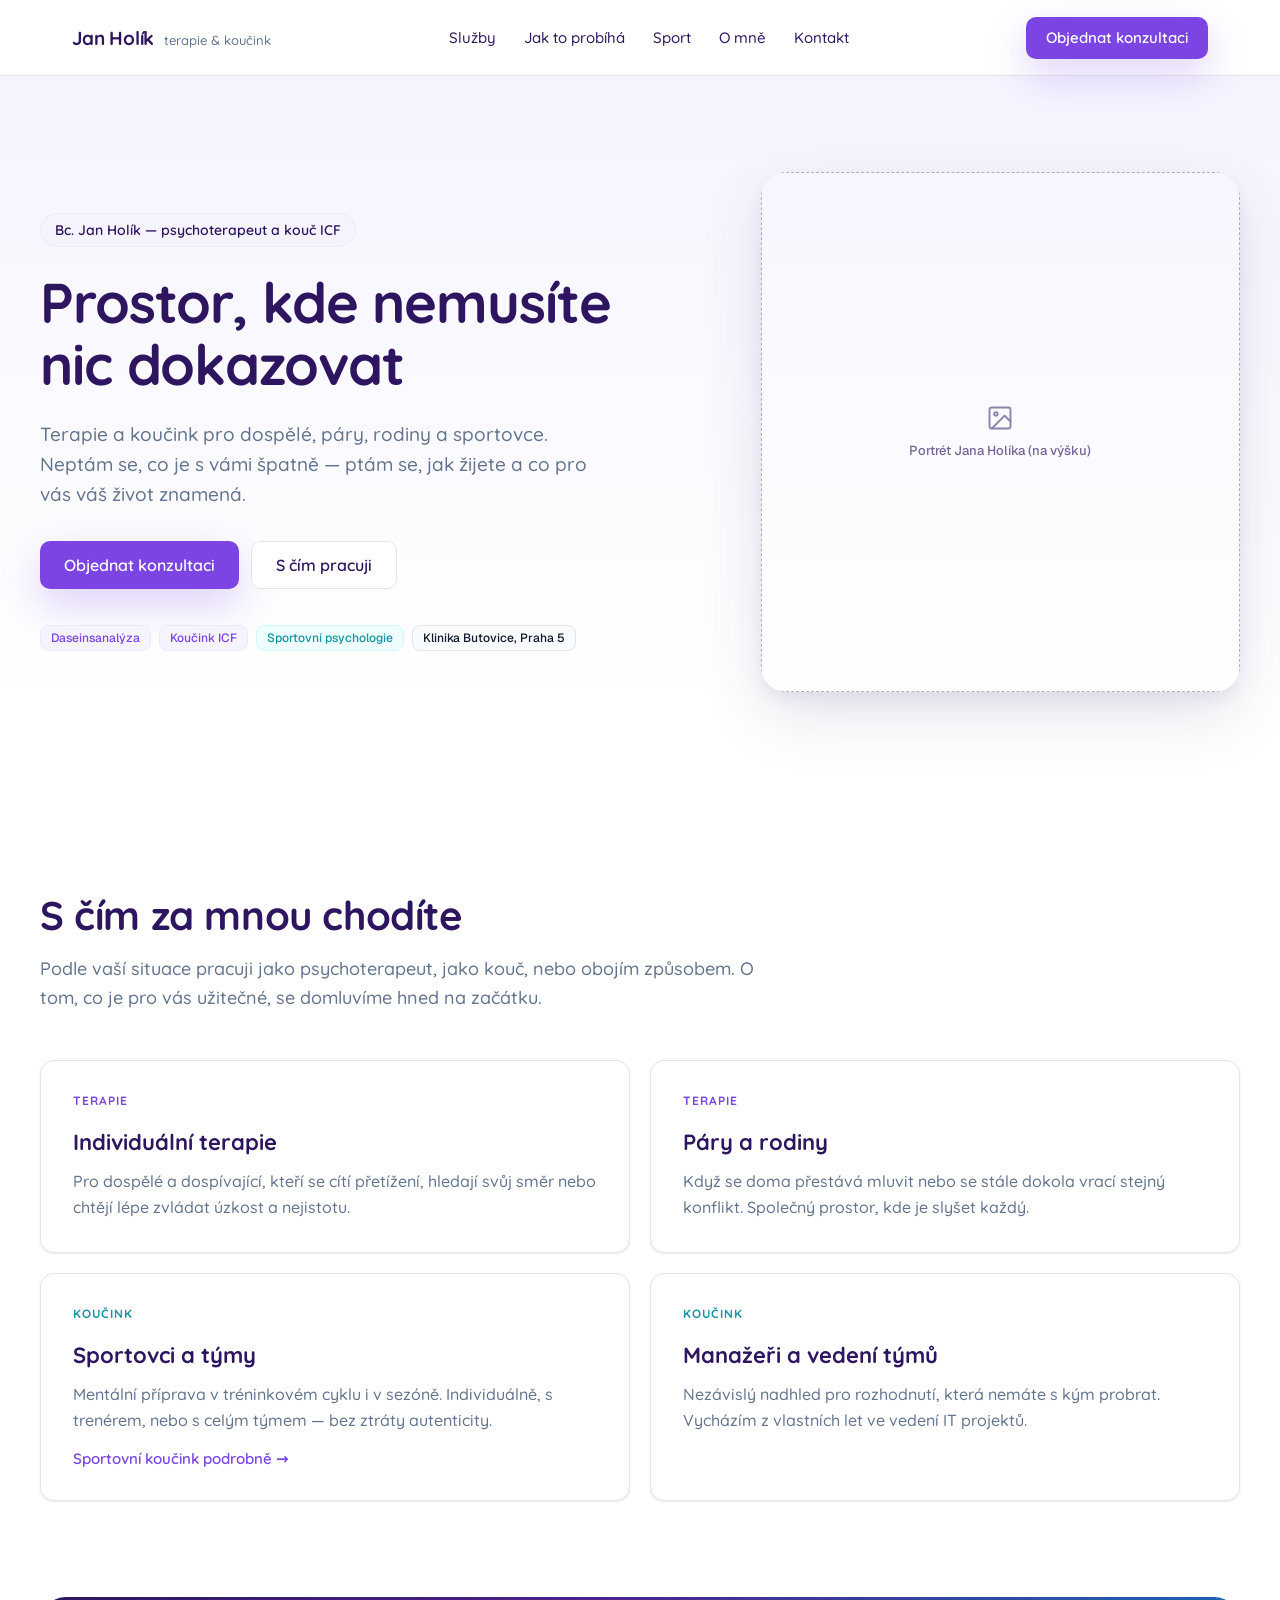
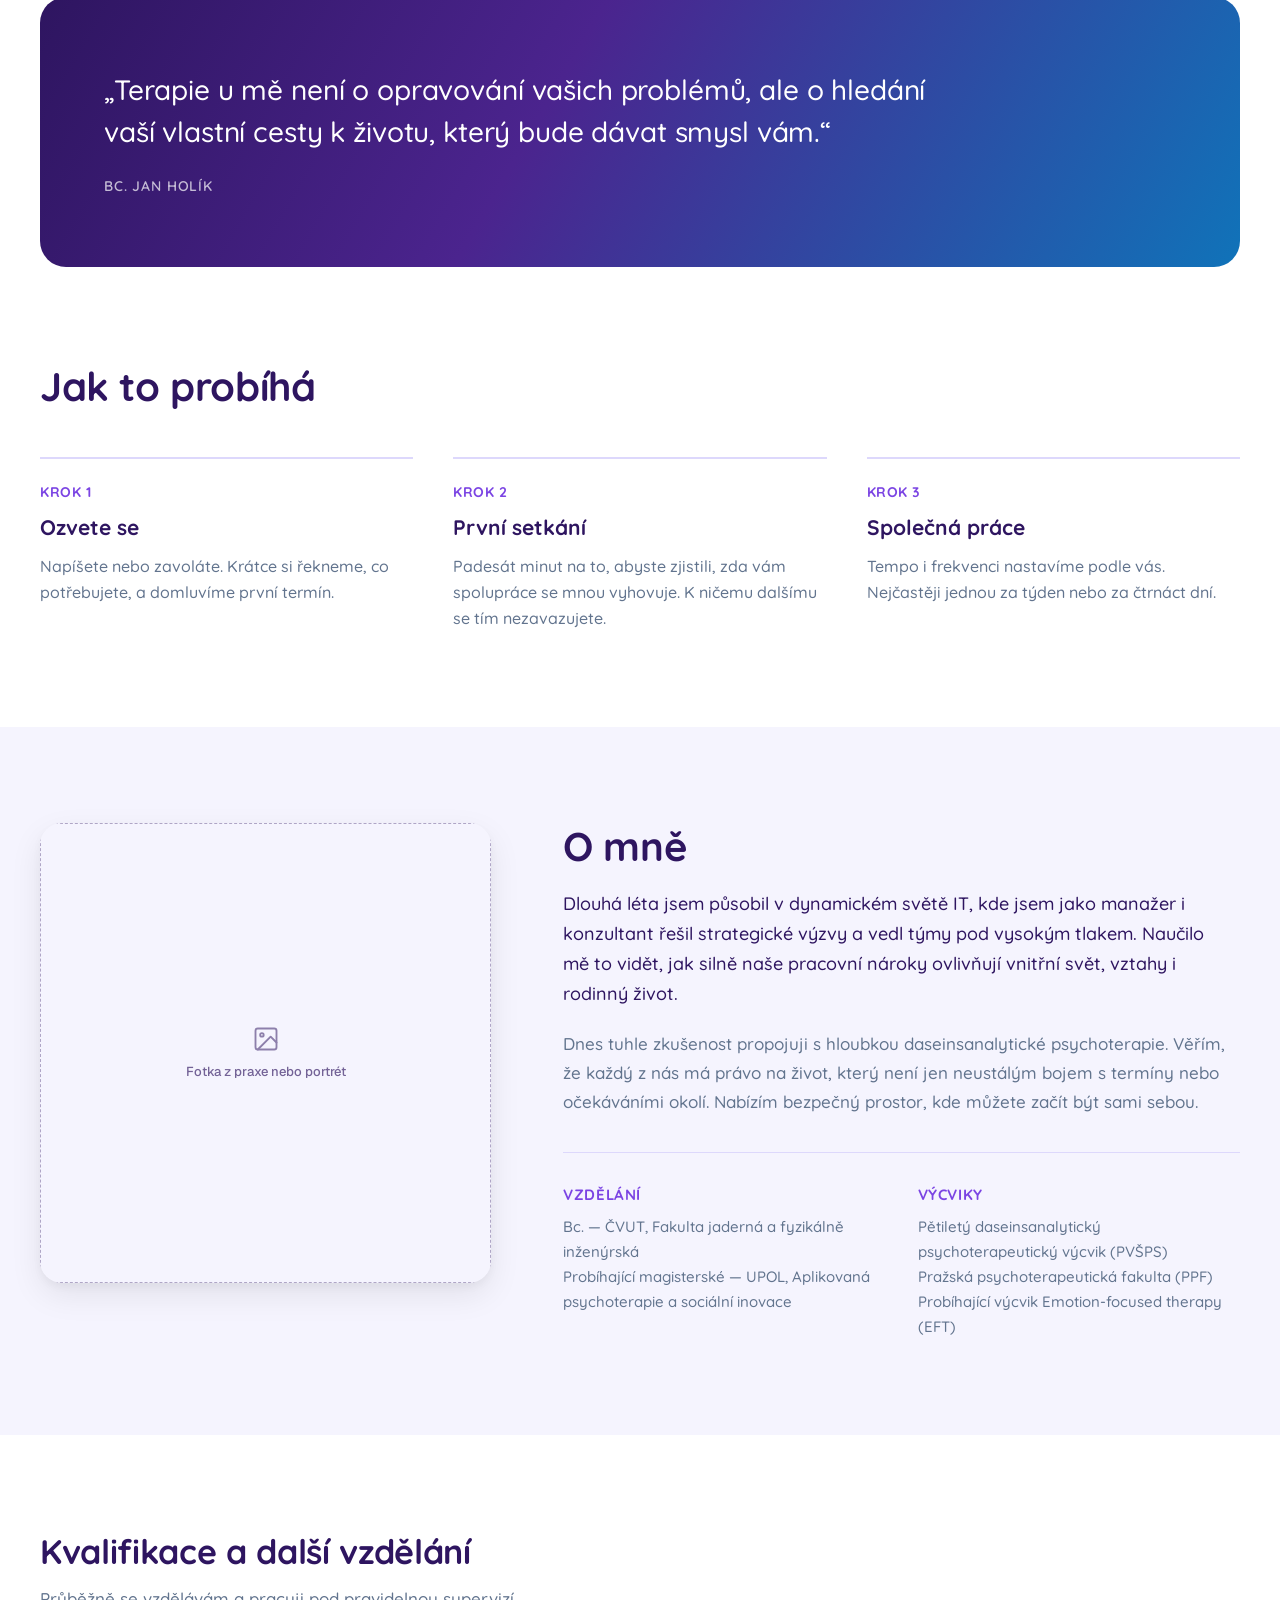
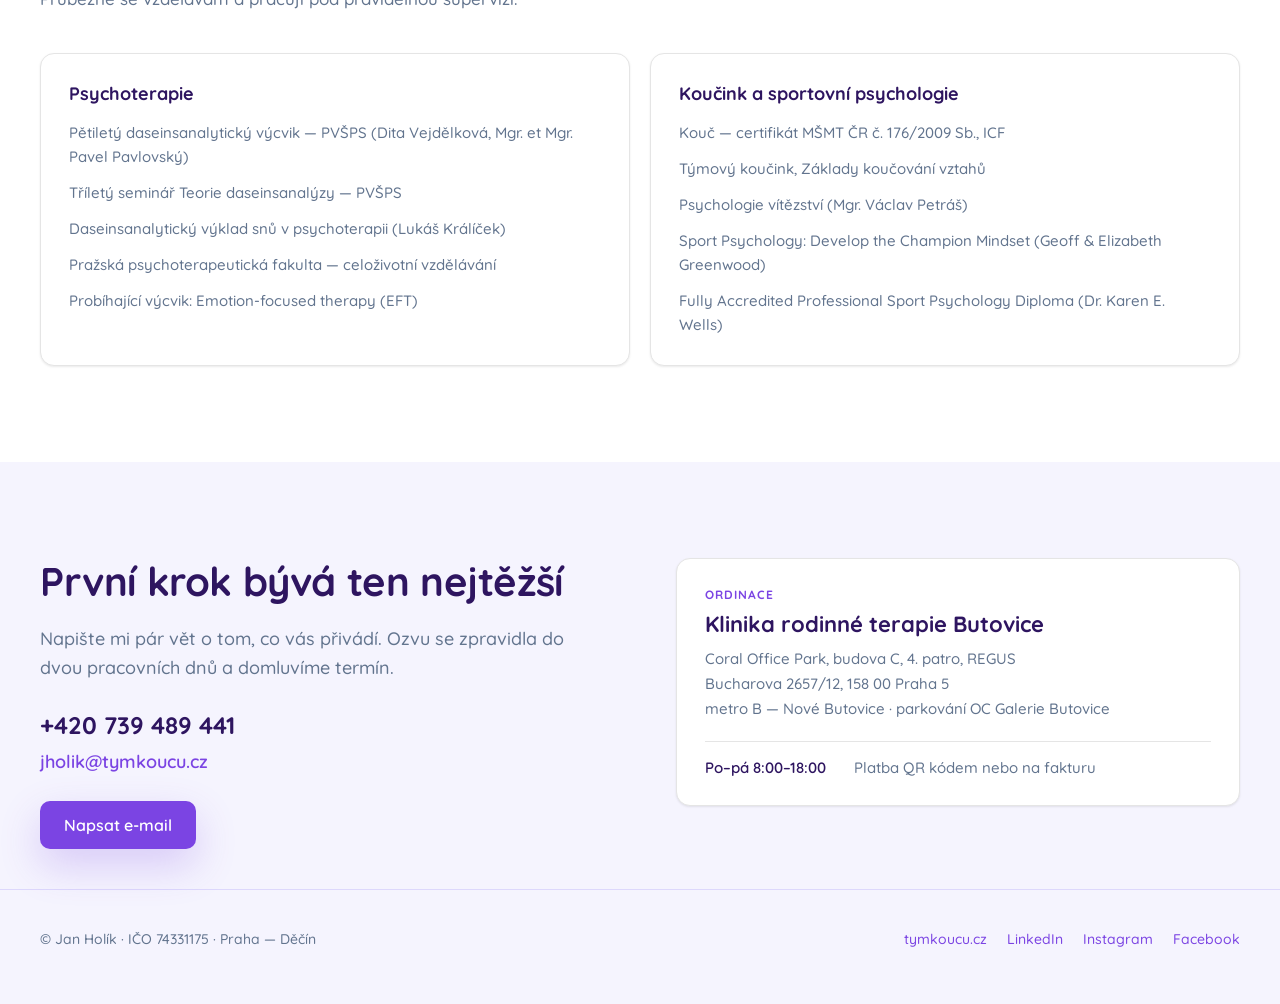
==== index.html @ 5234b60b "Add files via upload" ====
<!DOCTYPE html>
<html lang="cs">
<head>
<meta charset="utf-8">
<meta name="viewport" content="width=device-width, initial-scale=1">
<title>Bc. Jan Holík — psychoterapeut a kouč ICF, Praha</title>
<meta name="description" content="Daseinsanalytická psychoterapie a koučink pro dospělé, páry, rodiny a sportovce. Klinika rodinné terapie Butovice, Praha 5.">
<link rel="stylesheet" href="css/styles.css">
</head>
<body>

<header class="site-header">
  <div class="wrap">
    <a href="#top" class="brand">
      <strong>Jan Holík</strong>
      <span>terapie &amp; koučink</span>
    </a>
    <nav class="main-nav">
      <a href="#sluzby">Služby</a>
      <a href="#jak">Jak to probíhá</a>
      <a href="sportovni-koucink.html">Sport</a>
      <a href="#o-mne">O mně</a>
      <a href="#kontakt">Kontakt</a>
    </nav>
    <a href="#kontakt" class="btn btn--primary btn--sm">Objednat konzultaci</a>
  </div>
</header>

<section id="top" class="hero" style="padding: 96px 32px 104px; background: linear-gradient(180deg, var(--purple-50) 0%, #fff 88%)">
  <div class="wrap split" style="display: grid; grid-template-columns: 1.15fr 0.85fr; gap: 72px; align-items: center">
    <div style="display: flex; flex-direction: column; align-items: flex-start; gap: 24px">
      <span class="eyebrow">Bc. Jan Holík — psychoterapeut a kouč ICF</span>
      <h1 class="r-h1" style="margin: 0; font-size: 56px; line-height: 62px; font-weight: 700; letter-spacing: -0.02em; text-wrap: balance">Prostor, kde nemusíte nic dokazovat</h1>
      <p style="margin: 0; max-width: 560px; font-size: 19px; line-height: 30px; font-weight: 500; color: var(--slate-500); text-wrap: pretty">Terapie a koučink pro dospělé, páry, rodiny a sportovce. Neptám se, co je s vámi špatně — ptám se, jak žijete a co pro vás váš život znamená.</p>
      <div style="display: flex; flex-wrap: wrap; gap: 12px; margin-top: 8px">
        <a href="#kontakt" class="btn btn--primary">Objednat konzultaci</a>
        <a href="#sluzby" class="btn btn--secondary">S čím pracuji</a>
      </div>
      <div style="display: flex; flex-wrap: wrap; gap: 8px; margin-top: 12px">
        <span class="tag tag--purple">Daseinsanalýza</span>
        <span class="tag tag--purple">Koučink ICF</span>
        <span class="tag tag--cyan">Sportovní psychologie</span>
        <span class="tag tag--neutral">Klinika Butovice, Praha 5</span>
      </div>
    </div>
    <div class="frame" style="position: relative; height: 520px; border-radius: 26px; overflow: hidden; box-shadow: var(--shadow-xl)">
      <div class="photo-frame">
        <div class="photo-frame__inner">
          <svg width="28" height="28" viewBox="0 0 24 24" fill="none" stroke="currentColor" stroke-width="1.6" stroke-linecap="round" stroke-linejoin="round"><rect x="3" y="3" width="18" height="18" rx="2"/><circle cx="8.5" cy="8.5" r="1.5"/><path d="m21 15-5-5L5 21"/></svg>
          <span>Portrét Jana Holíka (na výšku)</span>
        </div>
      </div>
    </div>
  </div>
</section>

<section id="sluzby" style="padding: 96px 32px; background: #fff">
  <div class="wrap" style="display: flex; flex-direction: column; gap: 48px">
    <div style="display: flex; flex-direction: column; gap: 16px; max-width: 720px">
      <h2 class="r-h2" style="margin: 0; font-size: 40px; line-height: 46px; font-weight: 700; letter-spacing: -0.01em">S čím za mnou chodíte</h2>
      <p style="margin: 0; font-size: 18px; line-height: 29px; font-weight: 500; color: var(--slate-500); text-wrap: pretty">Podle vaší situace pracuji jako psychoterapeut, jako kouč, nebo obojím způsobem. O tom, co je pro vás užitečné, se domluvíme hned na začátku.</p>
    </div>
    <div class="grid-2" style="display: grid; grid-template-columns: repeat(2, 1fr); gap: 20px">
      <div class="card" style="padding: 32px">
        <div style="display: flex; flex-direction: column; gap: 12px; height: 100%">
          <span class="eyebrow-label" style="color: var(--purple-600)">Terapie</span>
          <h3 style="margin: 8px 0 0; font-size: 22px; line-height: 28px; font-weight: 700">Individuální terapie</h3>
          <p style="margin: 0; font-size: 16px; line-height: 26px; font-weight: 500; color: var(--slate-500); text-wrap: pretty">Pro dospělé a dospívající, kteří se cítí přetížení, hledají svůj směr nebo chtějí lépe zvládat úzkost a nejistotu.</p>
        </div>
      </div>
      <div class="card" style="padding: 32px">
        <div style="display: flex; flex-direction: column; gap: 12px; height: 100%">
          <span class="eyebrow-label" style="color: var(--purple-600)">Terapie</span>
          <h3 style="margin: 8px 0 0; font-size: 22px; line-height: 28px; font-weight: 700">Páry a rodiny</h3>
          <p style="margin: 0; font-size: 16px; line-height: 26px; font-weight: 500; color: var(--slate-500); text-wrap: pretty">Když se doma přestává mluvit nebo se stále dokola vrací stejný konflikt. Společný prostor, kde je slyšet každý.</p>
        </div>
      </div>
      <div class="card" style="padding: 32px">
        <div style="display: flex; flex-direction: column; gap: 12px; height: 100%">
          <span class="eyebrow-label" style="color: var(--cyan-600)">Koučink</span>
          <h3 style="margin: 8px 0 0; font-size: 22px; line-height: 28px; font-weight: 700">Sportovci a týmy</h3>
          <p style="margin: 0; font-size: 16px; line-height: 26px; font-weight: 500; color: var(--slate-500); text-wrap: pretty">Mentální příprava v tréninkovém cyklu i v sezóně. Individuálně, s trenérem, nebo s celým týmem — bez ztráty autenticity.</p>
          <a href="sportovni-koucink.html" class="link-more" style="margin-top: 4px">Sportovní koučink podrobně →</a>
        </div>
      </div>
      <div class="card" style="padding: 32px">
        <div style="display: flex; flex-direction: column; gap: 12px; height: 100%">
          <span class="eyebrow-label" style="color: var(--cyan-600)">Koučink</span>
          <h3 style="margin: 8px 0 0; font-size: 22px; line-height: 28px; font-weight: 700">Manažeři a vedení týmů</h3>
          <p style="margin: 0; font-size: 16px; line-height: 26px; font-weight: 500; color: var(--slate-500); text-wrap: pretty">Nezávislý nadhled pro rozhodnutí, která nemáte s kým probrat. Vycházím z vlastních let ve vedení IT projektů.</p>
        </div>
      </div>
    </div>
  </div>
</section>

<section style="padding: 0 32px 96px">
  <div class="quote-band wrap" style="padding: 72px 64px">
    <div class="quote-band__texture"></div>
    <blockquote class="r-quote" style="position: relative; margin: 0; max-width: 860px; font-size: 28px; line-height: 42px; font-weight: 500; color: #fff; letter-spacing: -0.005em; text-wrap: pretty">„Terapie u mě není o opravování vašich problémů, ale o hledání vaší vlastní cesty k životu, který bude dávat smysl vám.“</blockquote>
    <p style="position: relative; margin: 24px 0 0; font-size: 14px; font-weight: 600; letter-spacing: 0.06em; text-transform: uppercase; color: rgba(255,255,255,0.7)">Bc. Jan Holík</p>
  </div>
</section>

<section id="jak" style="padding: 0 32px 96px">
  <div class="wrap" style="display: flex; flex-direction: column; gap: 48px">
    <h2 class="r-h2" style="margin: 0; font-size: 40px; line-height: 46px; font-weight: 700; letter-spacing: -0.01em">Jak to probíhá</h2>
    <div class="grid-3" style="display: grid; grid-template-columns: repeat(3, 1fr); gap: 40px">
      <div class="step">
        <span class="step-label">Krok 1</span>
        <h3 style="margin: 0; font-size: 21px; line-height: 28px; font-weight: 700">Ozvete se</h3>
        <p style="margin: 0; font-size: 16px; line-height: 26px; font-weight: 500; color: var(--slate-500); text-wrap: pretty">Napíšete nebo zavoláte. Krátce si řekneme, co potřebujete, a domluvíme první termín.</p>
      </div>
      <div class="step">
        <span class="step-label">Krok 2</span>
        <h3 style="margin: 0; font-size: 21px; line-height: 28px; font-weight: 700">První setkání</h3>
        <p style="margin: 0; font-size: 16px; line-height: 26px; font-weight: 500; color: var(--slate-500); text-wrap: pretty">Padesát minut na to, abyste zjistili, zda vám spolupráce se mnou vyhovuje. K ničemu dalšímu se tím nezavazujete.</p>
      </div>
      <div class="step">
        <span class="step-label">Krok 3</span>
        <h3 style="margin: 0; font-size: 21px; line-height: 28px; font-weight: 700">Společná práce</h3>
        <p style="margin: 0; font-size: 16px; line-height: 26px; font-weight: 500; color: var(--slate-500); text-wrap: pretty">Tempo i frekvenci nastavíme podle vás. Nejčastěji jednou za týden nebo za čtrnáct dní.</p>
      </div>
    </div>
  </div>
</section>

<section id="o-mne" style="padding: 96px 32px; background: var(--purple-50)">
  <div class="wrap split" style="display: grid; grid-template-columns: 0.8fr 1.2fr; gap: 72px; align-items: start">
    <div class="frame" style="position: relative; height: 460px; border-radius: 22px; overflow: hidden; box-shadow: var(--shadow-lg)">
      <div class="photo-frame">
        <div class="photo-frame__inner">
          <svg width="28" height="28" viewBox="0 0 24 24" fill="none" stroke="currentColor" stroke-width="1.6" stroke-linecap="round" stroke-linejoin="round"><rect x="3" y="3" width="18" height="18" rx="2"/><circle cx="8.5" cy="8.5" r="1.5"/><path d="m21 15-5-5L5 21"/></svg>
          <span>Fotka z praxe nebo portrét</span>
        </div>
      </div>
    </div>
    <div style="display: flex; flex-direction: column; gap: 20px">
      <h2 class="r-h2" style="margin: 0; font-size: 40px; line-height: 46px; font-weight: 700; letter-spacing: -0.01em">O mně</h2>
      <p style="margin: 0; font-size: 18px; line-height: 30px; font-weight: 500; color: var(--purple-950); text-wrap: pretty">Dlouhá léta jsem působil v dynamickém světě IT, kde jsem jako manažer i konzultant řešil strategické výzvy a vedl týmy pod vysokým tlakem. Naučilo mě to vidět, jak silně naše pracovní nároky ovlivňují vnitřní svět, vztahy i rodinný život.</p>
      <p style="margin: 0; font-size: 17px; line-height: 29px; font-weight: 500; color: var(--slate-500); text-wrap: pretty">Dnes tuhle zkušenost propojuji s hloubkou daseinsanalytické psychoterapie. Věřím, že každý z nás má právo na život, který není jen neustálým bojem s termíny nebo očekáváními okolí. Nabízím bezpečný prostor, kde můžete začít být sami sebou.</p>
      <div class="grid-2" style="display: grid; grid-template-columns: 1fr 1fr; gap: 32px; margin-top: 16px; padding-top: 32px; border-top: 1px solid var(--purple-200)">
        <div style="display: flex; flex-direction: column; gap: 10px">
          <h3 style="margin: 0; font-size: 15px; font-weight: 700; letter-spacing: 0.04em; text-transform: uppercase; color: var(--purple-600)">Vzdělání</h3>
          <p style="margin: 0; font-size: 15px; line-height: 25px; font-weight: 500; color: var(--slate-500)">Bc. — ČVUT, Fakulta jaderná a fyzikálně inženýrská<br>Probíhající magisterské — UPOL, Aplikovaná psychoterapie a sociální inovace</p>
        </div>
        <div style="display: flex; flex-direction: column; gap: 10px">
          <h3 style="margin: 0; font-size: 15px; font-weight: 700; letter-spacing: 0.04em; text-transform: uppercase; color: var(--purple-600)">Výcviky</h3>
          <p style="margin: 0; font-size: 15px; line-height: 25px; font-weight: 500; color: var(--slate-500)">Pětiletý daseinsanalytický psychoterapeutický výcvik (PVŠPS)<br>Pražská psychoterapeutická fakulta (PPF)<br>Probíhající výcvik Emotion-focused therapy (EFT)</p>
        </div>
      </div>
    </div>
  </div>
</section>

<section style="padding: 96px 32px; background: #fff">
  <div class="wrap" style="display: flex; flex-direction: column; gap: 40px">
    <div style="display: flex; flex-direction: column; gap: 12px; max-width: 720px">
      <h2 class="r-h2" style="margin: 0; font-size: 34px; line-height: 42px; font-weight: 700; letter-spacing: -0.01em">Kvalifikace a další vzdělání</h2>
      <p style="margin: 0; font-size: 17px; line-height: 28px; font-weight: 500; color: var(--slate-500)">Průběžně se vzdělávám a pracuji pod pravidelnou supervizí.</p>
    </div>
    <div class="grid-2" style="display: grid; grid-template-columns: 1fr 1fr; gap: 20px">
      <div class="card" style="padding: 28px">
        <h3 style="margin: 0 0 16px; font-size: 18px; font-weight: 700">Psychoterapie</h3>
        <ul style="margin: 0; padding: 0; list-style: none; display: flex; flex-direction: column; gap: 12px; font-size: 15px; line-height: 24px; font-weight: 500; color: var(--slate-500)">
          <li>Pětiletý daseinsanalytický výcvik — PVŠPS (Dita Vejdělková, Mgr. et Mgr. Pavel Pavlovský)</li>
          <li>Tříletý seminář Teorie daseinsanalýzy — PVŠPS</li>
          <li>Daseinsanalytický výklad snů v psychoterapii (Lukáš Králíček)</li>
          <li>Pražská psychoterapeutická fakulta — celoživotní vzdělávání</li>
          <li>Probíhající výcvik: Emotion-focused therapy (EFT)</li>
        </ul>
      </div>
      <div class="card" style="padding: 28px">
        <h3 style="margin: 0 0 16px; font-size: 18px; font-weight: 700">Koučink a sportovní psychologie</h3>
        <ul style="margin: 0; padding: 0; list-style: none; display: flex; flex-direction: column; gap: 12px; font-size: 15px; line-height: 24px; font-weight: 500; color: var(--slate-500)">
          <li>Kouč — certifikát MŠMT ČR č. 176/2009 Sb., ICF</li>
          <li>Týmový koučink, Základy koučování vztahů</li>
          <li>Psychologie vítězství (Mgr. Václav Petráš)</li>
          <li>Sport Psychology: Develop the Champion Mindset (Geoff &amp; Elizabeth Greenwood)</li>
          <li>Fully Accredited Professional Sport Psychology Diploma (Dr. Karen E. Wells)</li>
        </ul>
      </div>
    </div>
  </div>
</section>

<section id="kontakt" style="padding: 96px 32px 40px; background: var(--purple-50)">
  <div class="wrap" style="display: flex; flex-direction: column; gap: 48px">
    <div class="split" style="display: grid; grid-template-columns: 1fr 1fr; gap: 72px; align-items: start">
      <div style="display: flex; flex-direction: column; align-items: flex-start; gap: 20px">
        <h2 class="r-h2" style="margin: 0; font-size: 40px; line-height: 46px; font-weight: 700; letter-spacing: -0.01em; text-wrap: balance">První krok bývá ten nejtěžší</h2>
        <p style="margin: 0; font-size: 18px; line-height: 29px; font-weight: 500; color: var(--slate-500); text-wrap: pretty">Napište mi pár vět o tom, co vás přivádí. Ozvu se zpravidla do dvou pracovních dnů a domluvíme termín.</p>
        <div style="display: flex; flex-direction: column; gap: 10px; margin-top: 8px">
          <a href="tel:+420739489441" class="phone-link">+420 739 489 441</a>
          <a href="mailto:jholik@tymkoucu.cz" class="email-link">jholik@tymkoucu.cz</a>
        </div>
        <a href="mailto:jholik@tymkoucu.cz" class="btn btn--primary" style="margin-top: 8px">Napsat e-mail</a>
      </div>
      <div style="display: flex; flex-direction: column; gap: 16px">
        <div class="card" style="padding: 28px">
          <div style="display: flex; flex-direction: column; gap: 8px">
            <span class="eyebrow-label" style="color: var(--purple-600)">Ordinace</span>
            <h3 style="margin: 0; font-size: 22px; font-weight: 700">Klinika rodinné terapie Butovice</h3>
            <p style="margin: 0; font-size: 15px; line-height: 25px; font-weight: 500; color: var(--slate-500)">Coral Office Park, budova C, 4. patro, REGUS<br>Bucharova 2657/12, 158 00 Praha 5<br>metro B — Nové Butovice · parkování OC Galerie Butovice</p>
            <div style="display: flex; flex-wrap: wrap; gap: 28px; margin-top: 12px; padding-top: 16px; border-top: 1px solid var(--neutral-200); font-size: 15px; font-weight: 600">
              <span>Po–pá 8:00–18:00</span>
              <span style="color: var(--slate-500); font-weight: 500">Platba QR kódem nebo na fakturu</span>
            </div>
          </div>
        </div>
      </div>
    </div>
  </div>
</section>

<footer class="site-footer">
  <div class="wrap">
    <span>© Jan Holík · IČO 74331175 · Praha — Děčín</span>
    <div>
      <a href="https://www.tymkoucu.cz">tymkoucu.cz</a>
      <a href="http://linkedin.com/in/jan-holik-81205424">LinkedIn</a>
      <a href="https://www.instagram.com/jan.holik/">Instagram</a>
      <a href="https://www.facebook.com/jan.holik.507">Facebook</a>
    </div>
  </div>
</footer>

</body>
</html>
---- css/styles.css ----
/* ============================================================
   www.jan-holik.cz — stylesheet
   Implements the "Jan Holík - web" / "Jan Holík - sport" designs
   from the Claude Design handoff (Testuvion design-system tokens,
   reproduced here as a small, dependency-free token set).
   ============================================================ */

@import url('https://fonts.googleapis.com/css2?family=Quicksand:wght@500;600;700&family=Geist:wght@500;600&display=swap');

:root {
  /* brand purple */
  --purple-50:  #F5F4FE;
  --purple-100: #EDEAFD;
  --purple-200: #DDD8FC;
  --purple-600: #7B44E3;
  --purple-900: #4B248E;
  --purple-950: #2E1560;

  /* secondary cyan */
  --cyan-50:  #EEFDFD;
  --cyan-100: #D3FAFA;
  --cyan-200: #ACF3F5;
  --cyan-600: #1693A4;

  /* gradient partner */
  --blue-600: #1073B9;

  /* neutrals */
  --neutral-200: #E5E5E5;
  --slate-50:  #F8FAFC;
  --slate-500: #62748E;
  --white: #FFFFFF;

  /* radius */
  --radius-md:   8px;
  --radius-lg:  10px;
  --radius-xl:  14px;
  --radius-full: 9999px;

  /* shadows */
  --shadow-sm: 0 1px 3px rgba(0, 0, 0, 0.05), 0 1px 2px rgba(0, 0, 0, 0.04);
  --shadow-lg: 0 12px 32px rgba(0, 0, 0, 0.08), 0 4px 8px rgba(0, 0, 0, 0.04);
  --shadow-xl: 0 24px 64px rgba(46, 21, 96, 0.12), 0 8px 16px rgba(46, 21, 96, 0.06);
  --shadow-primary: 0 16px 40px rgba(123, 68, 227, 0.24);

  /* type */
  --font-display: 'Quicksand', ui-rounded, 'Segoe UI', system-ui, sans-serif;
  --font-sans: 'Geist', -apple-system, BlinkMacSystemFont, 'Segoe UI', Roboto, sans-serif;
}

*, *::before, *::after { box-sizing: border-box; }

html { scroll-behavior: smooth; }

body {
  margin: 0;
  background: var(--white);
  font-family: var(--font-display);
  color: var(--purple-950);
  overflow-x: hidden;
  -webkit-font-smoothing: antialiased;
  text-rendering: optimizeLegibility;
}

a { color: var(--purple-600); text-decoration: none; }
a:hover { color: var(--purple-950); }

img { max-width: 100%; display: block; }

/* ---- Layout helpers -------------------------------------- */
.wrap { width: 100%; max-width: 1200px; margin: 0 auto; }

/* ---- Header ------------------------------------------------ */
.site-header {
  position: sticky;
  top: 0;
  z-index: 50;
  height: 76px;
  display: flex;
  align-items: center;
  background: rgba(255, 255, 255, 0.82);
  backdrop-filter: blur(12px);
  -webkit-backdrop-filter: blur(12px);
  border-bottom: 1px solid var(--neutral-200);
}
.site-header .wrap {
  padding: 0 32px;
  display: flex;
  align-items: center;
  justify-content: space-between;
  gap: 24px;
}
.brand {
  display: flex;
  align-items: baseline;
  gap: 10px;
  color: var(--purple-950);
}
.brand strong {
  font-size: 19px;
  font-weight: 700;
  letter-spacing: -0.01em;
  white-space: nowrap;
}
.brand span {
  font-size: 13px;
  color: var(--slate-500);
  font-weight: 500;
}
.main-nav {
  display: flex;
  align-items: center;
  gap: 28px;
  font-size: 15px;
  font-weight: 500;
}
.main-nav a { color: var(--purple-950); }
.main-nav a:hover { color: var(--purple-600); }
.main-nav a.is-active { color: var(--purple-600); font-weight: 600; }

/* ---- Buttons ------------------------------------------------ */
.btn {
  display: inline-flex;
  align-items: center;
  height: 48px;
  padding: 0 24px;
  border-radius: var(--radius-lg);
  font-size: 16px;
  font-weight: 600;
  font-family: var(--font-display);
  white-space: nowrap;
  transition: background 120ms ease-out, color 120ms ease-out;
}
.btn--sm { height: 42px; padding: 0 20px; font-size: 15px; }
.btn--primary {
  background: var(--purple-600);
  color: #fff;
  box-shadow: var(--shadow-primary);
}
.btn--primary:hover { background: var(--purple-950); color: #fff; }
.btn--secondary {
  background: #fff;
  border: 1px solid var(--neutral-200);
  color: var(--purple-950);
}
.btn--secondary:hover { background: var(--purple-50); color: var(--purple-950); }

.link-more {
  font-size: 15px;
  font-weight: 600;
  color: var(--purple-600);
}
.link-more:hover { color: var(--purple-950); }

.phone-link {
  font-size: 24px;
  font-weight: 700;
  color: var(--purple-950);
}
.phone-link:hover { color: var(--purple-600); }
.email-link { font-size: 18px; font-weight: 600; }

/* ---- Eyebrow / Tag / Card (recreated from the design system) */
.eyebrow {
  display: inline-flex;
  align-items: center;
  gap: 8px;
  padding: 6px 14px;
  border-radius: var(--radius-full);
  font-family: var(--font-display);
  font-weight: 600;
  font-size: 14px;
  line-height: 20px;
  color: var(--purple-950);
  background: var(--purple-50);
  border: 1px solid var(--purple-100);
}

.tag {
  display: inline-flex;
  align-items: center;
  gap: 6px;
  height: 26px;
  padding: 0 10px;
  border-radius: var(--radius-md);
  font-family: var(--font-sans);
  font-weight: 500;
  font-size: 12px;
  white-space: nowrap;
  border: 1px solid var(--neutral-200);
}
.tag--neutral { color: #0f172a; background: var(--slate-50); border-color: var(--neutral-200); }
.tag--purple  { color: var(--purple-600); background: var(--purple-50); border-color: var(--purple-100); }
.tag--cyan    { color: var(--cyan-600); background: var(--cyan-50); border-color: var(--cyan-100); }

.card {
  background: #fff;
  border: 1px solid var(--neutral-200);
  border-radius: var(--radius-xl);
  box-shadow: var(--shadow-sm);
}

/* ---- Photo placeholder (stand-in for the real photo) ------- */
.photo-frame {
  position: relative;
  width: 100%;
  height: 100%;
  display: flex;
  align-items: center;
  justify-content: center;
}
.photo-frame::before {
  content: "";
  position: absolute;
  inset: 0;
  border: 1.5px dashed currentColor;
  opacity: 0.35;
}
.photo-frame__inner {
  position: relative;
  display: flex;
  flex-direction: column;
  align-items: center;
  gap: 10px;
  padding: 16px;
  max-width: 240px;
  text-align: center;
  color: inherit;
  opacity: 0.65;
}
.photo-frame__inner svg { opacity: 0.8; }
.photo-frame__inner span {
  font-family: var(--font-sans);
  font-size: 13px;
  font-weight: 500;
  line-height: 1.4;
}

/* ---- Sections ------------------------------------------------ */
.section { padding: 96px 32px; }

.eyebrow-label {
  font-size: 12px;
  font-weight: 700;
  letter-spacing: 0.08em;
  text-transform: uppercase;
}

.step {
  display: flex;
  flex-direction: column;
  gap: 12px;
  padding-top: 24px;
  border-top: 2px solid var(--purple-200);
}
.step-label {
  font-size: 14px;
  font-weight: 700;
  color: var(--purple-600);
  letter-spacing: 0.04em;
  text-transform: uppercase;
}
.step--cyan { border-top-color: var(--cyan-200); }
.step--cyan .step-label { color: var(--cyan-600); font-size: 12px; letter-spacing: 0.08em; }

.quote-band {
  position: relative;
  border-radius: 26px;
  overflow: hidden;
  background: linear-gradient(120deg, var(--purple-950) 0%, var(--purple-900) 42%, var(--blue-600) 100%);
  padding: 72px 64px;
}
.quote-band__texture {
  position: absolute;
  inset: 0;
  background-image: url(../assets/texture-noise.png);
  opacity: 0.25;
  mix-blend-mode: overlay;
  pointer-events: none;
}

/* ---- Footer ------------------------------------------------ */
.site-footer {
  padding: 40px 32px 56px;
  background: var(--purple-50);
  border-top: 1px solid var(--purple-200);
}
.site-footer .wrap {
  display: flex;
  flex-wrap: wrap;
  gap: 24px;
  align-items: center;
  justify-content: space-between;
  font-size: 14px;
  font-weight: 500;
  color: var(--slate-500);
}
.site-footer .wrap > div { display: flex; gap: 20px; }

/* ---- Responsive (mirrors the approved mobile pass) --------- */
@media (max-width: 900px) {
  .grid-2, .grid-3, .split { grid-template-columns: 1fr !important; gap: 32px !important; }
  .frame { height: 380px !important; }
  .r-h1 { font-size: 38px !important; line-height: 44px !important; }
  .r-h2 { font-size: 30px !important; line-height: 38px !important; }
  .r-quote { font-size: 24px !important; line-height: 34px !important; }
  .section, .site-header .wrap, .site-footer .wrap { padding-left: 20px !important; padding-right: 20px !important; }
  .quote-band { padding: 40px 28px !important; }
  .main-nav { display: none !important; }
}

/* Below ~520px the brand tagline + CTA no longer fit next to the logo
   on one line (only the nav-hiding breakpoint above is from the
   approved design) — drop the tagline so the header never wraps. */
@media (max-width: 520px) {
  .brand span { display: none; }
  .site-header .wrap { gap: 12px; }
}
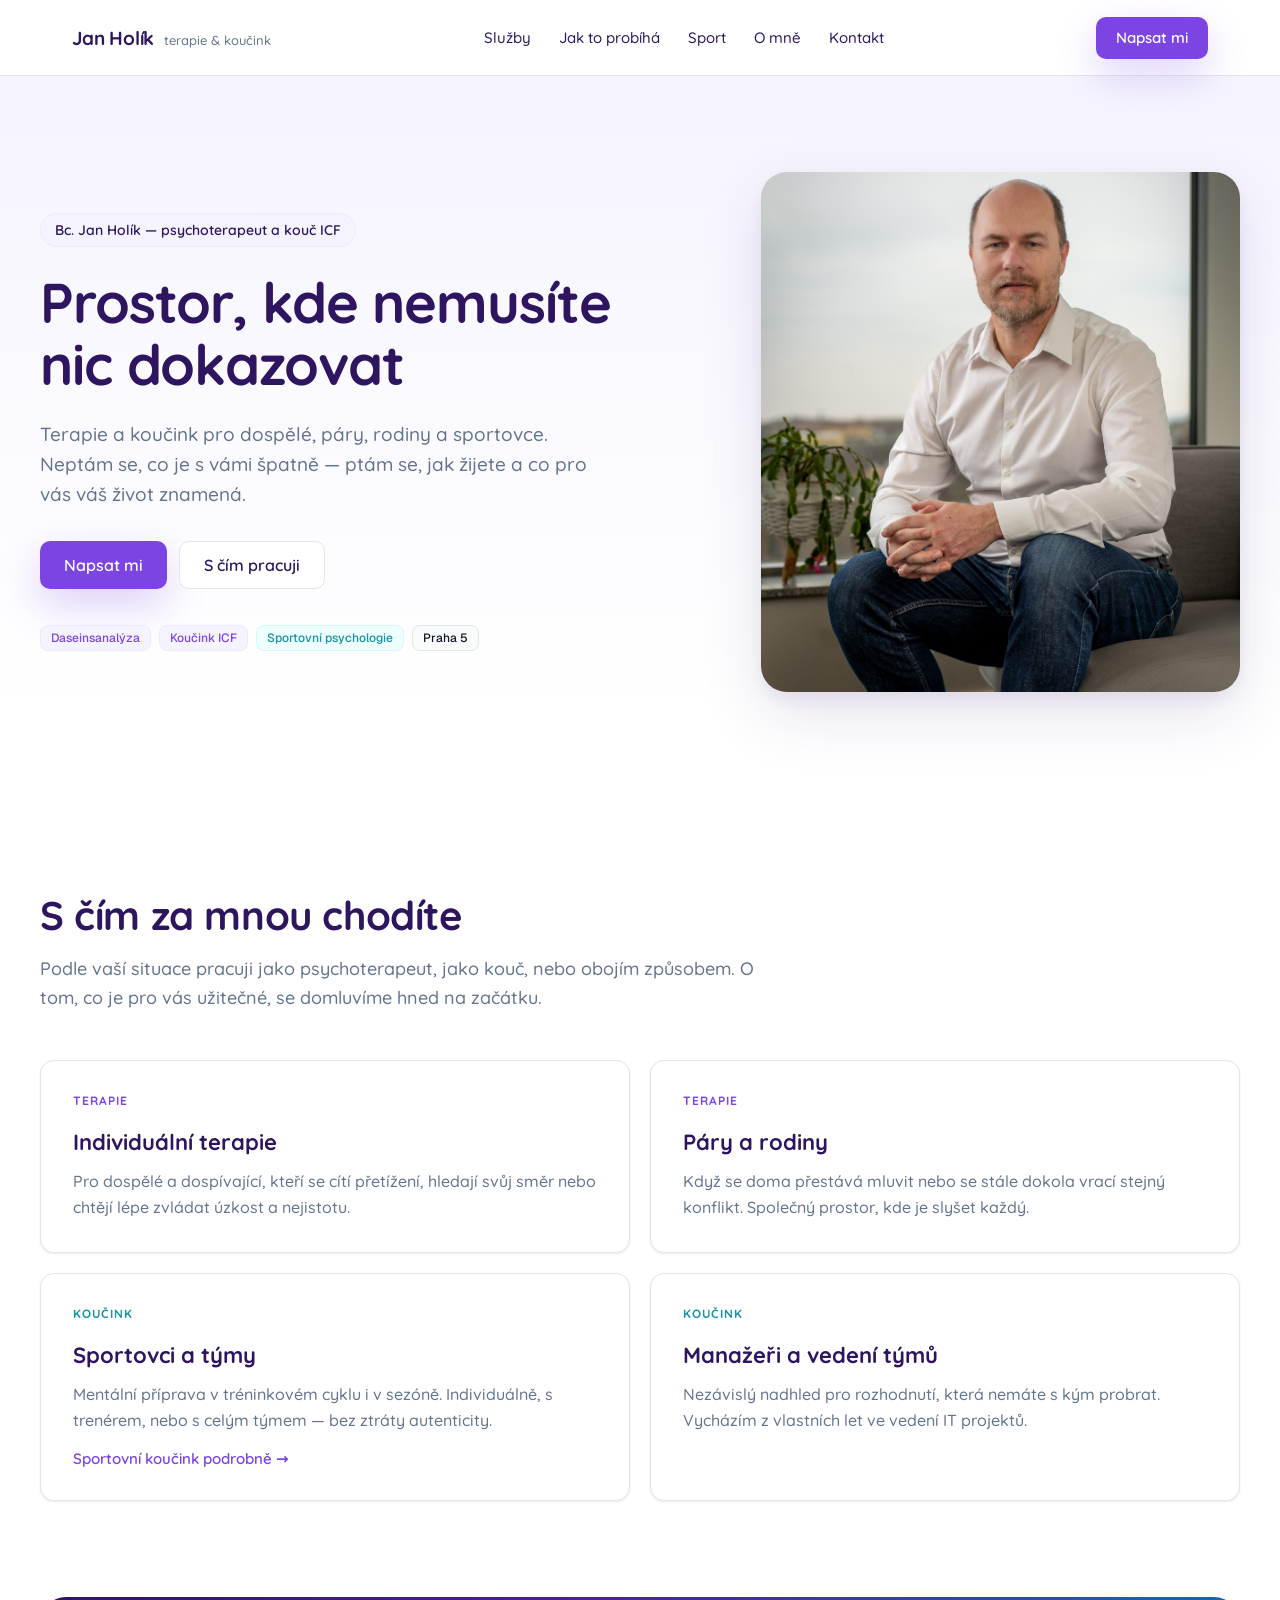
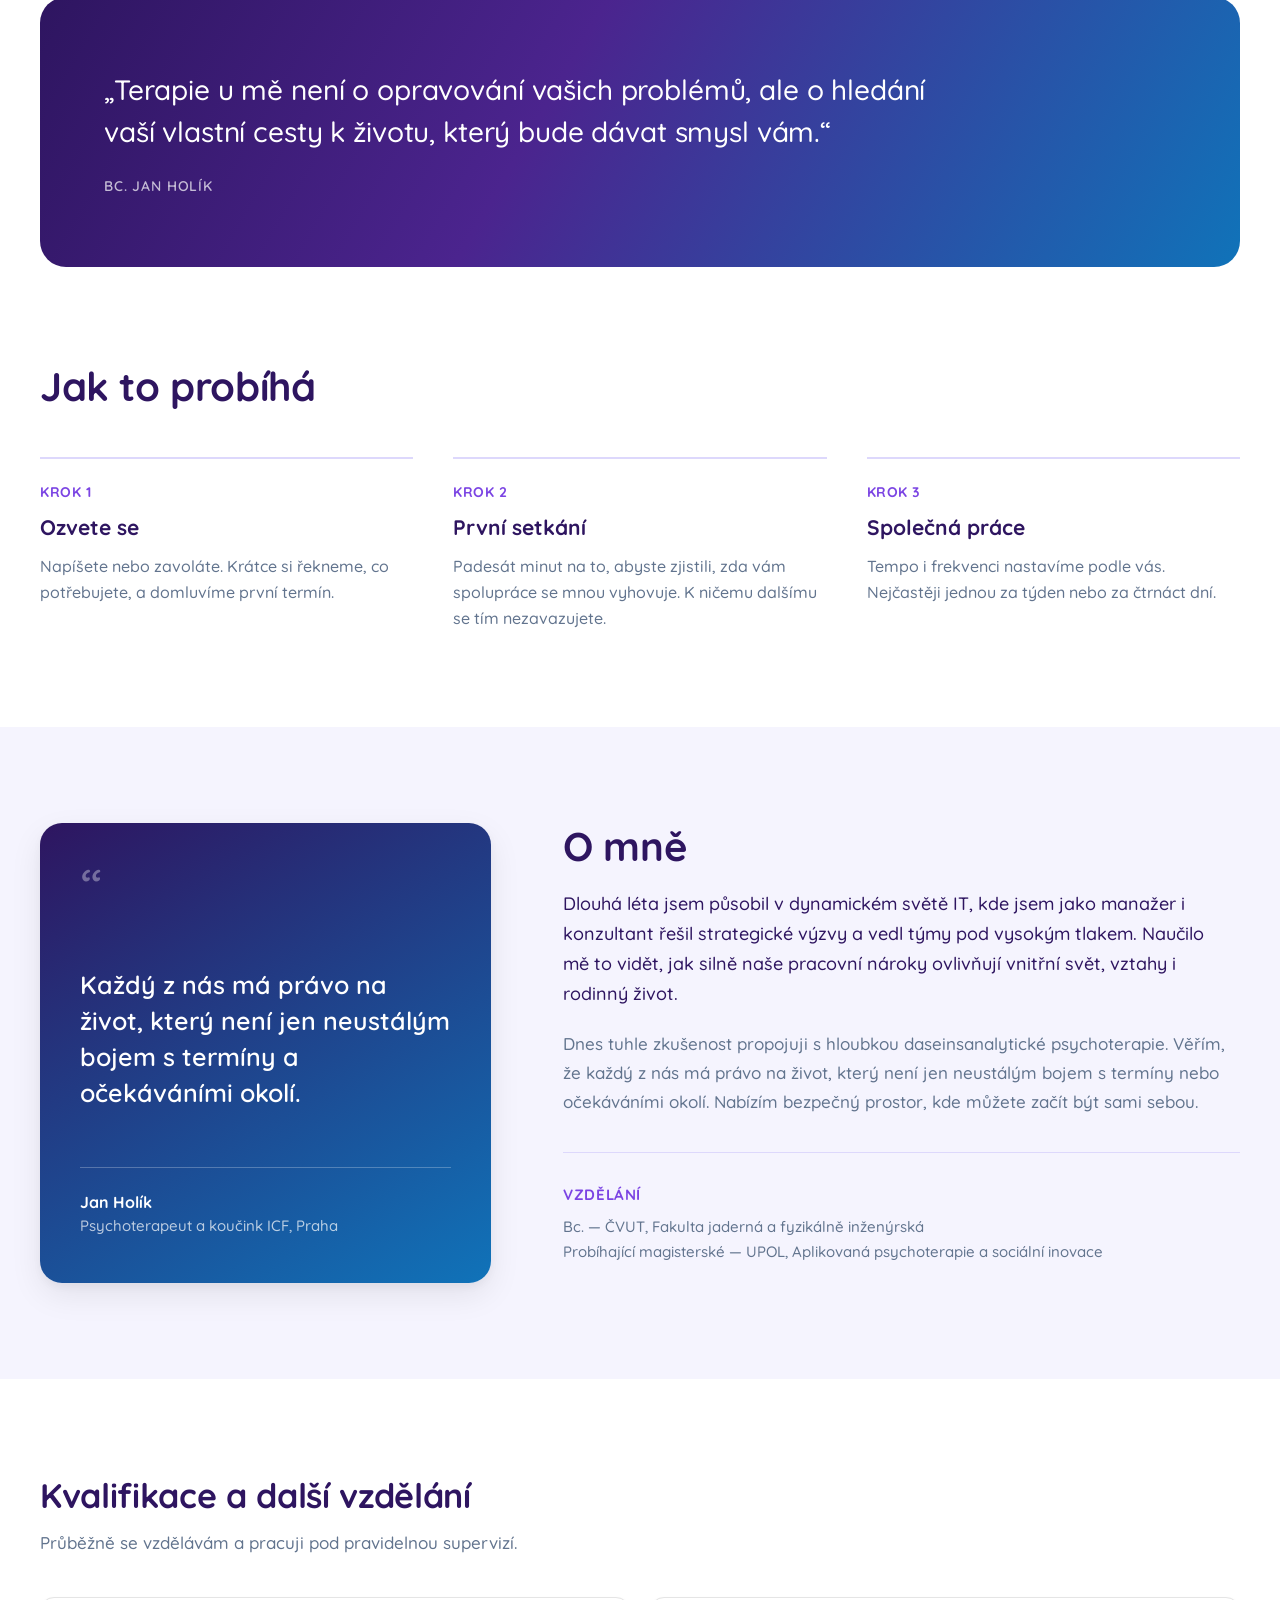
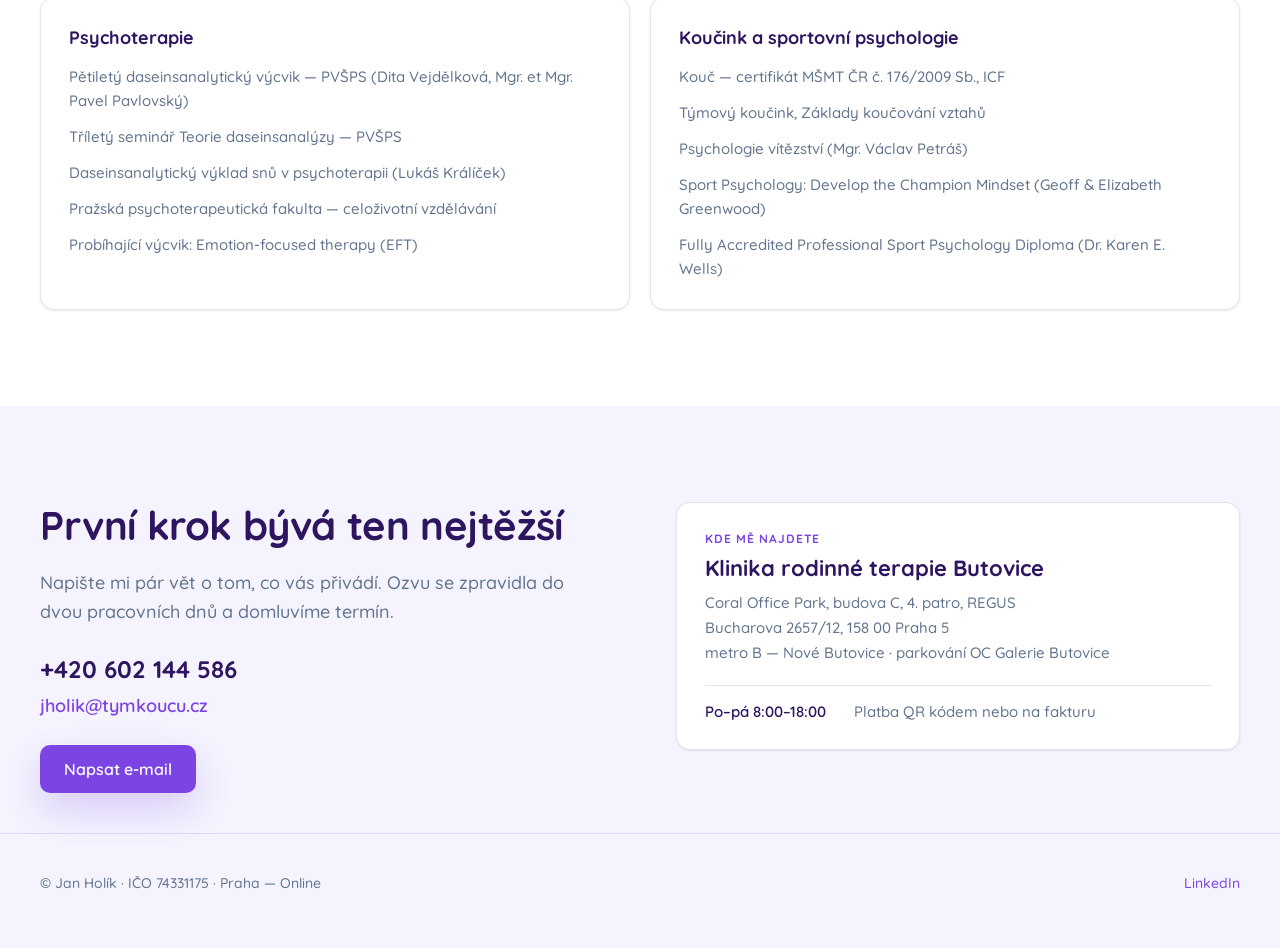
==== commit 422c697e: "Update O mně section with quote card, add asset images" ====
--- a/index.html
+++ b/index.html
@@ -22,7 +22,7 @@
       <a href="#o-mne">O mně</a>
       <a href="#kontakt">Kontakt</a>
     </nav>
-    <a href="#kontakt" class="btn btn--primary btn--sm">Objednat konzultaci</a>
+    <a href="#kontakt" class="btn btn--primary btn--sm">Napsat mi</a>
   </div>
 </header>
 
@@ -33,23 +33,18 @@
       <h1 class="r-h1" style="margin: 0; font-size: 56px; line-height: 62px; font-weight: 700; letter-spacing: -0.02em; text-wrap: balance">Prostor, kde nemusíte nic dokazovat</h1>
       <p style="margin: 0; max-width: 560px; font-size: 19px; line-height: 30px; font-weight: 500; color: var(--slate-500); text-wrap: pretty">Terapie a koučink pro dospělé, páry, rodiny a sportovce. Neptám se, co je s vámi špatně — ptám se, jak žijete a co pro vás váš život znamená.</p>
       <div style="display: flex; flex-wrap: wrap; gap: 12px; margin-top: 8px">
-        <a href="#kontakt" class="btn btn--primary">Objednat konzultaci</a>
+        <a href="#kontakt" class="btn btn--primary">Napsat mi</a>
         <a href="#sluzby" class="btn btn--secondary">S čím pracuji</a>
       </div>
       <div style="display: flex; flex-wrap: wrap; gap: 8px; margin-top: 12px">
         <span class="tag tag--purple">Daseinsanalýza</span>
         <span class="tag tag--purple">Koučink ICF</span>
         <span class="tag tag--cyan">Sportovní psychologie</span>
-        <span class="tag tag--neutral">Klinika Butovice, Praha 5</span>
+        <span class="tag tag--neutral">Praha 5</span>
       </div>
     </div>
     <div class="frame" style="position: relative; height: 520px; border-radius: 26px; overflow: hidden; box-shadow: var(--shadow-xl)">
-      <div class="photo-frame">
-        <div class="photo-frame__inner">
-          <svg width="28" height="28" viewBox="0 0 24 24" fill="none" stroke="currentColor" stroke-width="1.6" stroke-linecap="round" stroke-linejoin="round"><rect x="3" y="3" width="18" height="18" rx="2"/><circle cx="8.5" cy="8.5" r="1.5"/><path d="m21 15-5-5L5 21"/></svg>
-          <span>Portrét Jana Holíka (na výšku)</span>
-        </div>
-      </div>
+      <img src="assets/fotka1.jpg" alt="Bc. Jan Holík — psychoterapeut a kouč ICF" style="width: 100%; height: 100%; object-fit: cover; display: block">
     </div>
   </div>
 </section>
@@ -127,26 +122,22 @@
 
 <section id="o-mne" style="padding: 96px 32px; background: var(--purple-50)">
   <div class="wrap split" style="display: grid; grid-template-columns: 0.8fr 1.2fr; gap: 72px; align-items: start">
-    <div class="frame" style="position: relative; height: 460px; border-radius: 22px; overflow: hidden; box-shadow: var(--shadow-lg)">
-      <div class="photo-frame">
-        <div class="photo-frame__inner">
-          <svg width="28" height="28" viewBox="0 0 24 24" fill="none" stroke="currentColor" stroke-width="1.6" stroke-linecap="round" stroke-linejoin="round"><rect x="3" y="3" width="18" height="18" rx="2"/><circle cx="8.5" cy="8.5" r="1.5"/><path d="m21 15-5-5L5 21"/></svg>
-          <span>Fotka z praxe nebo portrét</span>
-        </div>
+    <div style="min-height: 460px; border-radius: 22px; overflow: hidden; box-shadow: var(--shadow-lg); background: linear-gradient(150deg, var(--purple-950) 0%, #1073B9 100%); padding: 48px 40px; display: flex; flex-direction: column; justify-content: space-between; gap: 40px">
+      <span style="font-family: 'Quicksand', sans-serif; font-size: 64px; line-height: 40px; color: rgba(255,255,255,0.35)">&#8220;</span>
+      <p style="margin: 0; font-size: 25px; line-height: 36px; font-weight: 600; color: #fff; text-wrap: pretty">Každý z nás má právo na život, který není jen neustálým bojem s termíny a očekáváními okolí.</p>
+      <div style="padding-top: 24px; border-top: 1px solid rgba(255,255,255,0.25)">
+        <p style="margin: 0; font-size: 16px; font-weight: 700; color: #fff">Jan Holík</p>
+        <p style="margin: 4px 0 0; font-size: 15px; font-weight: 500; color: rgba(255,255,255,0.7)">Psychoterapeut a koučink ICF, Praha</p>
       </div>
     </div>
     <div style="display: flex; flex-direction: column; gap: 20px">
       <h2 class="r-h2" style="margin: 0; font-size: 40px; line-height: 46px; font-weight: 700; letter-spacing: -0.01em">O mně</h2>
       <p style="margin: 0; font-size: 18px; line-height: 30px; font-weight: 500; color: var(--purple-950); text-wrap: pretty">Dlouhá léta jsem působil v dynamickém světě IT, kde jsem jako manažer i konzultant řešil strategické výzvy a vedl týmy pod vysokým tlakem. Naučilo mě to vidět, jak silně naše pracovní nároky ovlivňují vnitřní svět, vztahy i rodinný život.</p>
       <p style="margin: 0; font-size: 17px; line-height: 29px; font-weight: 500; color: var(--slate-500); text-wrap: pretty">Dnes tuhle zkušenost propojuji s hloubkou daseinsanalytické psychoterapie. Věřím, že každý z nás má právo na život, který není jen neustálým bojem s termíny nebo očekáváními okolí. Nabízím bezpečný prostor, kde můžete začít být sami sebou.</p>
-      <div class="grid-2" style="display: grid; grid-template-columns: 1fr 1fr; gap: 32px; margin-top: 16px; padding-top: 32px; border-top: 1px solid var(--purple-200)">
+      <div class="grid-2" style="display: grid; grid-template-columns: 1fr; gap: 32px; margin-top: 16px; padding-top: 32px; border-top: 1px solid var(--purple-200)">
         <div style="display: flex; flex-direction: column; gap: 10px">
           <h3 style="margin: 0; font-size: 15px; font-weight: 700; letter-spacing: 0.04em; text-transform: uppercase; color: var(--purple-600)">Vzdělání</h3>
           <p style="margin: 0; font-size: 15px; line-height: 25px; font-weight: 500; color: var(--slate-500)">Bc. — ČVUT, Fakulta jaderná a fyzikálně inženýrská<br>Probíhající magisterské — UPOL, Aplikovaná psychoterapie a sociální inovace</p>
-        </div>
-        <div style="display: flex; flex-direction: column; gap: 10px">
-          <h3 style="margin: 0; font-size: 15px; font-weight: 700; letter-spacing: 0.04em; text-transform: uppercase; color: var(--purple-600)">Výcviky</h3>
-          <p style="margin: 0; font-size: 15px; line-height: 25px; font-weight: 500; color: var(--slate-500)">Pětiletý daseinsanalytický psychoterapeutický výcvik (PVŠPS)<br>Pražská psychoterapeutická fakulta (PPF)<br>Probíhající výcvik Emotion-focused therapy (EFT)</p>
         </div>
       </div>
     </div>
@@ -191,7 +182,7 @@
         <h2 class="r-h2" style="margin: 0; font-size: 40px; line-height: 46px; font-weight: 700; letter-spacing: -0.01em; text-wrap: balance">První krok bývá ten nejtěžší</h2>
         <p style="margin: 0; font-size: 18px; line-height: 29px; font-weight: 500; color: var(--slate-500); text-wrap: pretty">Napište mi pár vět o tom, co vás přivádí. Ozvu se zpravidla do dvou pracovních dnů a domluvíme termín.</p>
         <div style="display: flex; flex-direction: column; gap: 10px; margin-top: 8px">
-          <a href="tel:+420739489441" class="phone-link">+420 739 489 441</a>
+          <a href="tel:+420602144586" class="phone-link">+420 602 144 586</a>
           <a href="mailto:jholik@tymkoucu.cz" class="email-link">jholik@tymkoucu.cz</a>
         </div>
         <a href="mailto:jholik@tymkoucu.cz" class="btn btn--primary" style="margin-top: 8px">Napsat e-mail</a>
@@ -199,7 +190,7 @@
       <div style="display: flex; flex-direction: column; gap: 16px">
         <div class="card" style="padding: 28px">
           <div style="display: flex; flex-direction: column; gap: 8px">
-            <span class="eyebrow-label" style="color: var(--purple-600)">Ordinace</span>
+            <span class="eyebrow-label" style="color: var(--purple-600)">Kde mě najdete</span>
             <h3 style="margin: 0; font-size: 22px; font-weight: 700">Klinika rodinné terapie Butovice</h3>
             <p style="margin: 0; font-size: 15px; line-height: 25px; font-weight: 500; color: var(--slate-500)">Coral Office Park, budova C, 4. patro, REGUS<br>Bucharova 2657/12, 158 00 Praha 5<br>metro B — Nové Butovice · parkování OC Galerie Butovice</p>
             <div style="display: flex; flex-wrap: wrap; gap: 28px; margin-top: 12px; padding-top: 16px; border-top: 1px solid var(--neutral-200); font-size: 15px; font-weight: 600">
@@ -215,12 +206,9 @@
 
 <footer class="site-footer">
   <div class="wrap">
-    <span>© Jan Holík · IČO 74331175 · Praha — Děčín</span>
+    <span>© Jan Holík · IČO 74331175 · Praha — Online</span>
     <div>
-      <a href="https://www.tymkoucu.cz">tymkoucu.cz</a>
       <a href="http://linkedin.com/in/jan-holik-81205424">LinkedIn</a>
-      <a href="https://www.instagram.com/jan.holik/">Instagram</a>
-      <a href="https://www.facebook.com/jan.holik.507">Facebook</a>
     </div>
   </div>
 </footer>
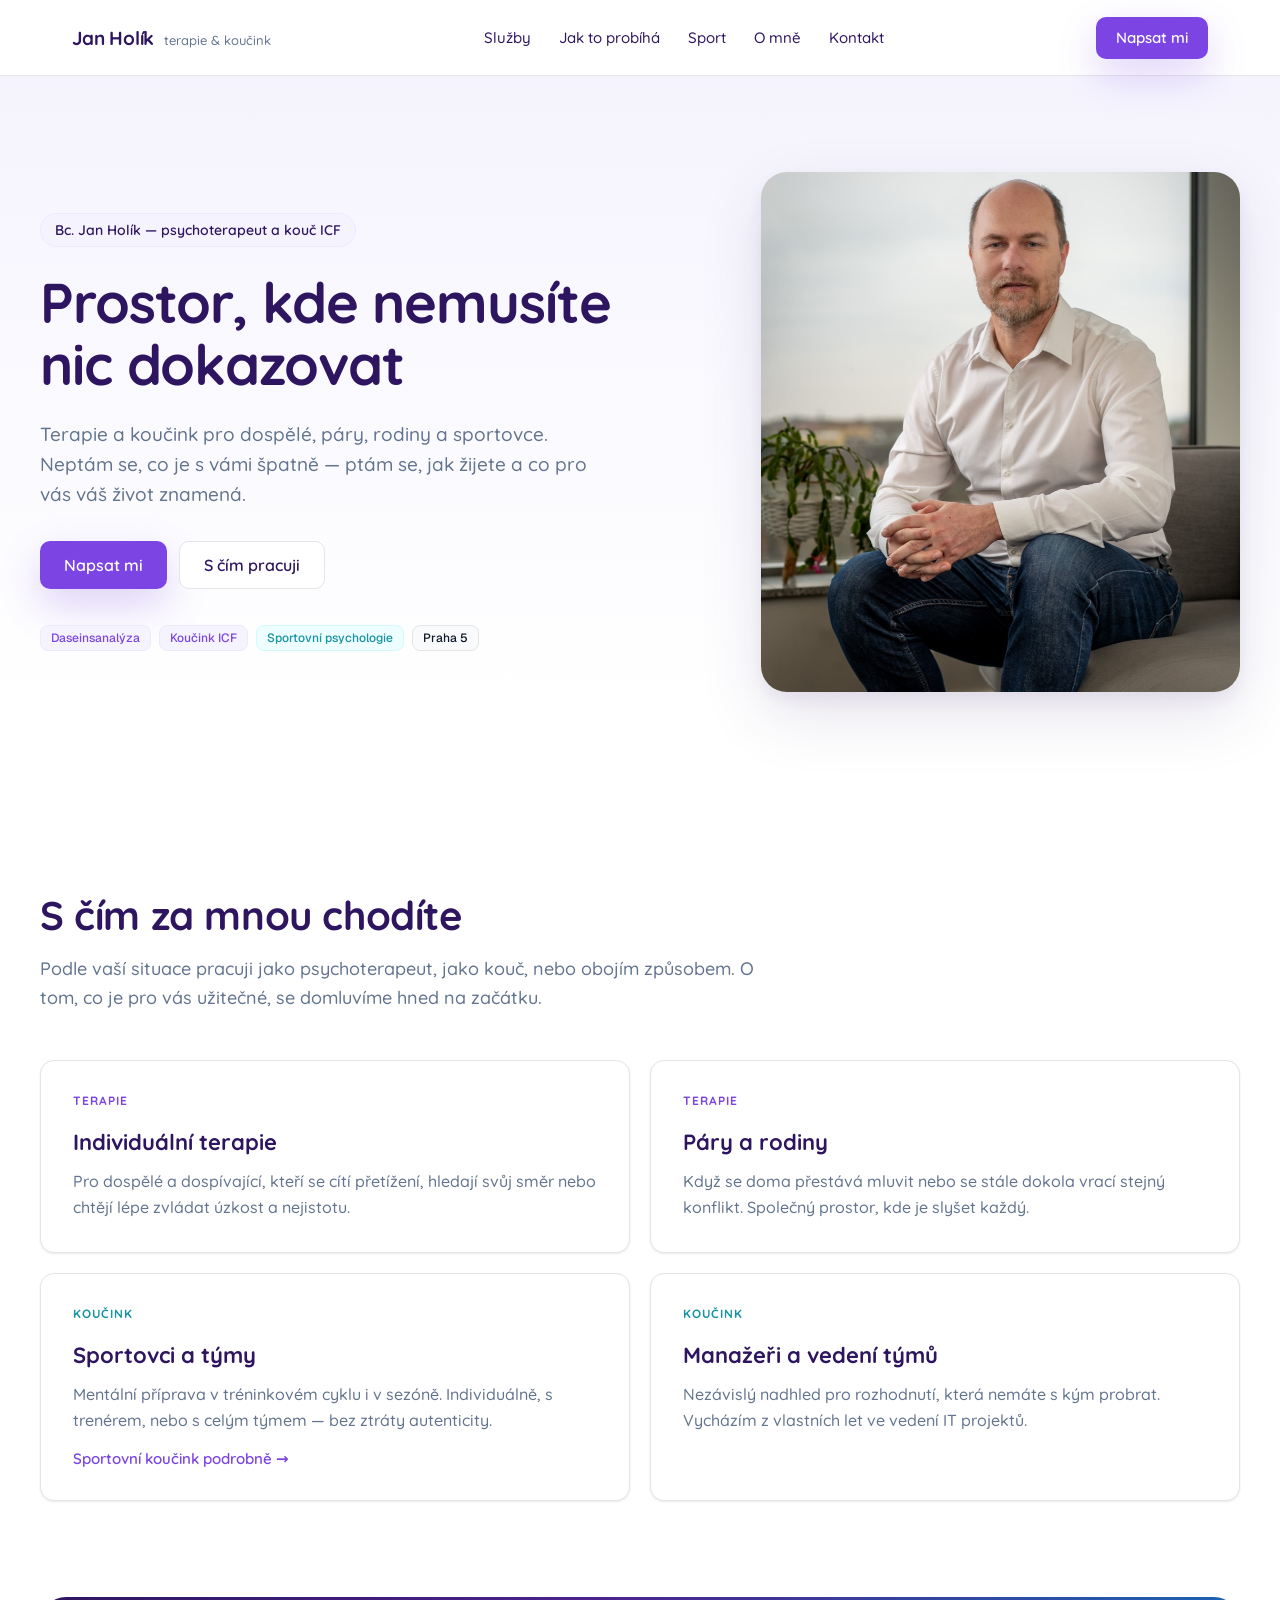
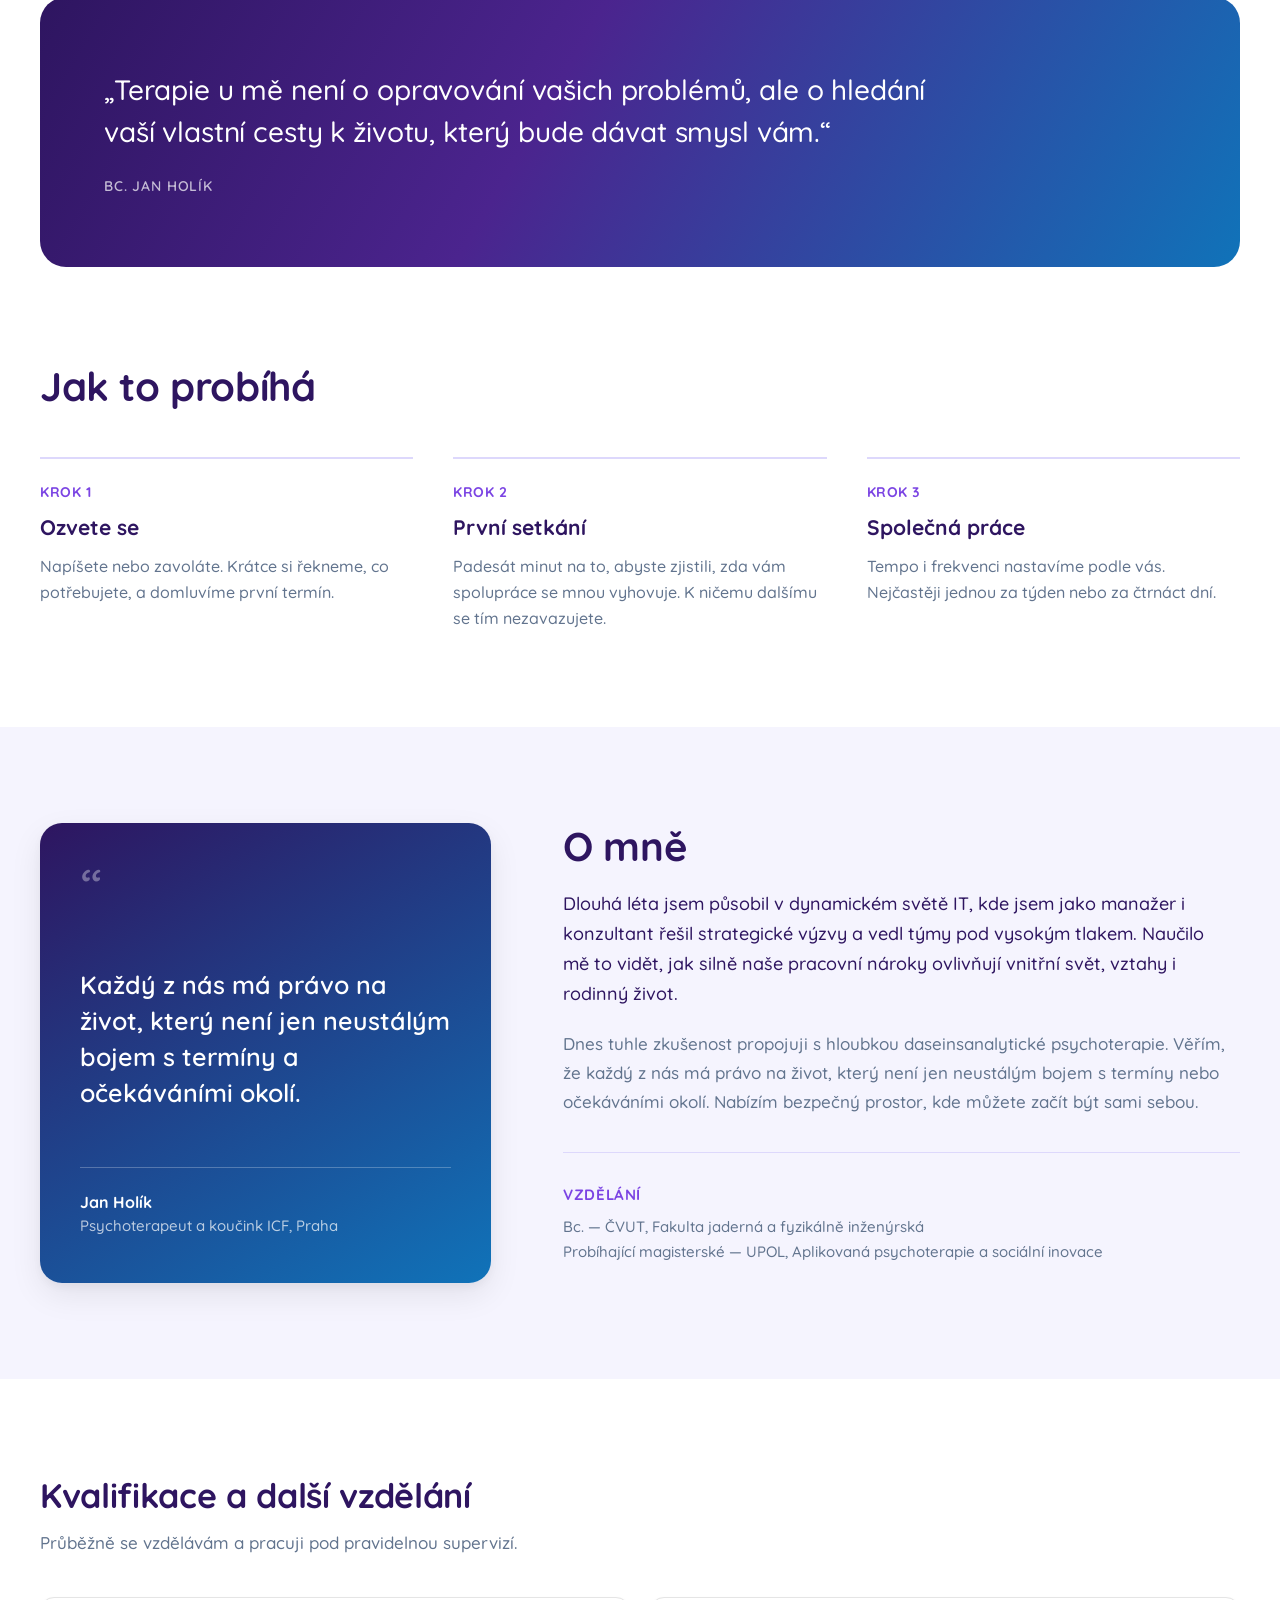
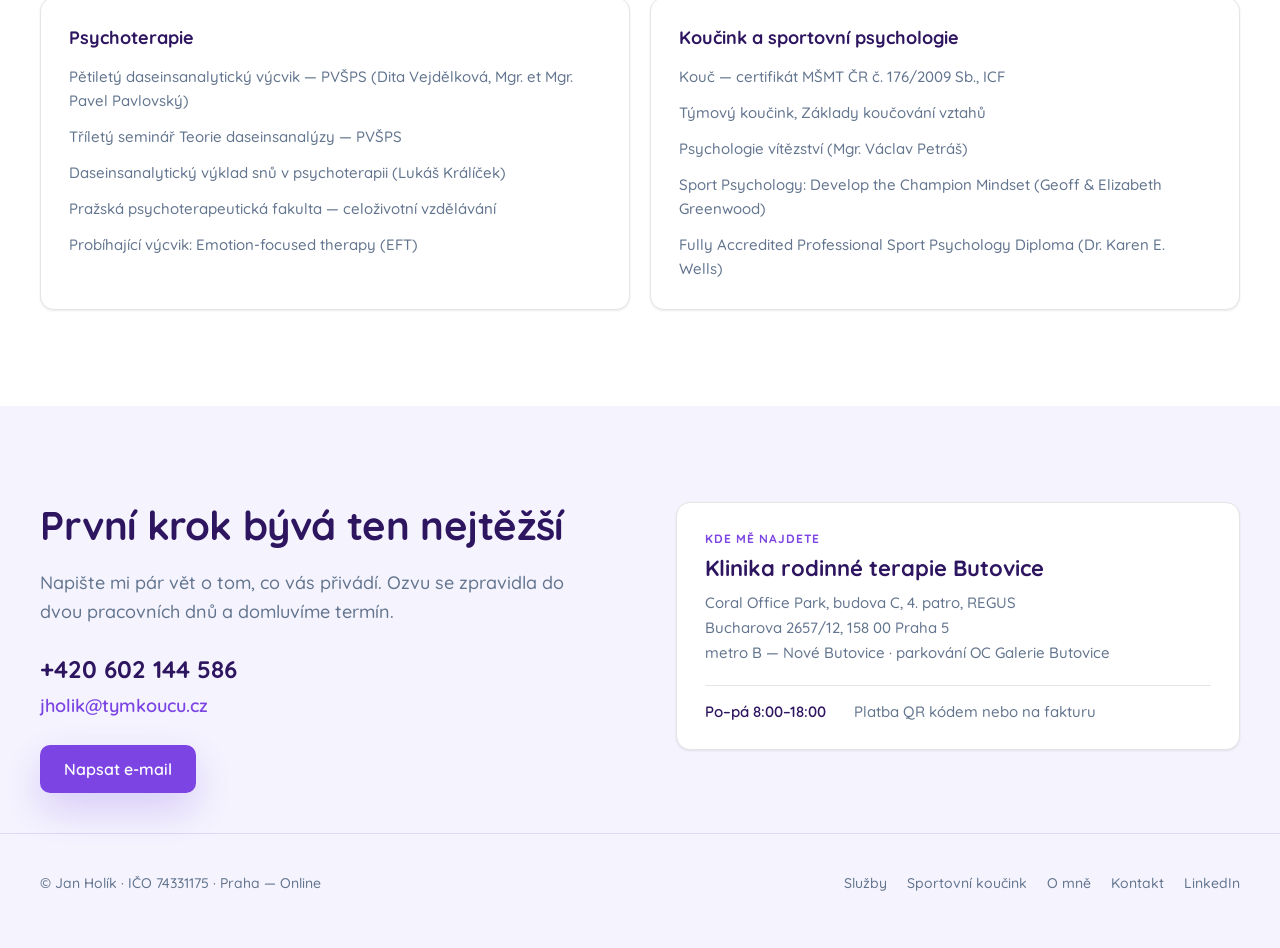
==== commit 1bea7189: "Add full SEO, structured data and AI-crawler support; fix image issues SEO / discoverability - canon" ====
--- a/index.html
+++ b/index.html
@@ -3,11 +3,208 @@
 <head>
 <meta charset="utf-8">
 <meta name="viewport" content="width=device-width, initial-scale=1">
-<title>Bc. Jan Holík — psychoterapeut a kouč ICF, Praha</title>
-<meta name="description" content="Daseinsanalytická psychoterapie a koučink pro dospělé, páry, rodiny a sportovce. Klinika rodinné terapie Butovice, Praha 5.">
+
+<title>Psychoterapie a koučink Praha — Bc. Jan Holík, kouč ICF</title>
+<meta name="description" content="Daseinsanalytická psychoterapie a koučink ICF pro dospělé, páry, rodiny a sportovce. Klinika rodinné terapie Butovice, Praha 5 — Nové Butovice, i online.">
+<link rel="canonical" href="https://www.jan-holik.cz/">
+<meta name="robots" content="index, follow, max-image-preview:large, max-snippet:-1, max-video-preview:-1">
+<meta name="author" content="Bc. Jan Holík">
+<meta name="theme-color" content="#2E1560">
+
+<!-- Open Graph (Facebook, LinkedIn, Messenger, WhatsApp) -->
+<meta property="og:type" content="website">
+<meta property="og:locale" content="cs_CZ">
+<meta property="og:site_name" content="Bc. Jan Holík — psychoterapie a koučink">
+<meta property="og:url" content="https://www.jan-holik.cz/">
+<meta property="og:title" content="Psychoterapie a koučink Praha — Bc. Jan Holík, kouč ICF">
+<meta property="og:description" content="Daseinsanalytická psychoterapie a koučink ICF pro dospělé, páry, rodiny a sportovce. Klinika rodinné terapie Butovice, Praha 5 — Nové Butovice, i online.">
+<meta property="og:image" content="https://www.jan-holik.cz/assets/og-image.jpg">
+<meta property="og:image:type" content="image/jpeg">
+<meta property="og:image:width" content="1200">
+<meta property="og:image:height" content="630">
+<meta property="og:image:alt" content="Bc. Jan Holík — psychoterapeut a kouč ICF, Praha">
+
+<!-- X / Twitter -->
+<meta name="twitter:card" content="summary_large_image">
+<meta name="twitter:title" content="Psychoterapie a koučink Praha — Bc. Jan Holík, kouč ICF">
+<meta name="twitter:description" content="Daseinsanalytická psychoterapie a koučink ICF pro dospělé, páry, rodiny a sportovce. Praha 5 — Butovice, i online.">
+<meta name="twitter:image" content="https://www.jan-holik.cz/assets/og-image.jpg">
+<meta name="twitter:image:alt" content="Bc. Jan Holík — psychoterapeut a kouč ICF, Praha">
+
+<!-- Ikony -->
+<link rel="icon" href="/favicon.svg" type="image/svg+xml">
+<link rel="apple-touch-icon" href="/apple-touch-icon.png">
+
+<!-- Fonty (dřív @import v styles.css — takto se stahují paralelně) -->
+<link rel="preconnect" href="https://fonts.googleapis.com">
+<link rel="preconnect" href="https://fonts.gstatic.com" crossorigin>
+<link rel="stylesheet" href="https://fonts.googleapis.com/css2?family=Quicksand:wght@500;600;700&family=Geist:wght@500;600&display=swap">
+
 <link rel="stylesheet" href="css/styles.css">
+<link rel="preload" as="image" href="assets/holik-portret.jpg" type="image/jpeg" fetchpriority="high">
+
+<script type="application/ld+json">
+{
+  "@context": "https://schema.org",
+  "@graph": [
+    {
+      "@type": "WebSite",
+      "@id": "https://www.jan-holik.cz/#website",
+      "url": "https://www.jan-holik.cz/",
+      "name": "Bc. Jan Holík — psychoterapie a koučink",
+      "inLanguage": "cs-CZ",
+      "publisher": { "@id": "https://www.jan-holik.cz/#person" }
+    },
+    {
+      "@type": "WebPage",
+      "@id": "https://www.jan-holik.cz/#webpage",
+      "url": "https://www.jan-holik.cz/",
+      "name": "Psychoterapie a koučink Praha — Bc. Jan Holík, kouč ICF",
+      "description": "Daseinsanalytická psychoterapie a koučink ICF pro dospělé, páry, rodiny a sportovce. Klinika rodinné terapie Butovice, Praha 5 — Nové Butovice, i online.",
+      "isPartOf": { "@id": "https://www.jan-holik.cz/#website" },
+      "about": { "@id": "https://www.jan-holik.cz/#person" },
+      "primaryImageOfPage": { "@id": "https://www.jan-holik.cz/#portret" },
+      "inLanguage": "cs-CZ"
+    },
+    {
+      "@type": "ImageObject",
+      "@id": "https://www.jan-holik.cz/#portret",
+      "url": "https://www.jan-holik.cz/assets/holik-portret.jpg",
+      "contentUrl": "https://www.jan-holik.cz/assets/holik-portret.jpg",
+      "width": 899,
+      "height": 1200,
+      "caption": "Bc. Jan Holík — psychoterapeut a kouč ICF"
+    },
+    {
+      "@type": "Person",
+      "@id": "https://www.jan-holik.cz/#person",
+      "name": "Jan Holík",
+      "givenName": "Jan",
+      "familyName": "Holík",
+      "honorificPrefix": "Bc.",
+      "jobTitle": ["Psychoterapeut", "Kouč ICF"],
+      "description": "Daseinsanalytický psychoterapeut a kouč ICF. Po letech ve vedení IT týmů dnes pracuje s dospělými, páry, rodinami, sportovci a manažery.",
+      "url": "https://www.jan-holik.cz/",
+      "mainEntityOfPage": { "@id": "https://www.jan-holik.cz/#webpage" },
+      "image": { "@id": "https://www.jan-holik.cz/#portret" },
+      "telephone": "+420602144586",
+      "email": "jholik@tymkoucu.cz",
+      "knowsLanguage": "cs",
+      "sameAs": ["https://www.linkedin.com/in/jan-holik-81205424"],
+      "knowsAbout": [
+        "Daseinsanalytická psychoterapie",
+        "Daseinsanalýza",
+        "Individuální psychoterapie",
+        "Párová terapie",
+        "Rodinná terapie",
+        "Koučink ICF",
+        "Týmový koučink",
+        "Sportovní psychologie",
+        "Mentální příprava sportovců",
+        "Emotion-focused therapy",
+        "Práce s úzkostí a přetížením",
+        "Leadership a vedení týmů"
+      ],
+      "alumniOf": [
+        { "@type": "CollegeOrUniversity", "name": "České vysoké učení technické v Praze — Fakulta jaderná a fyzikálně inženýrská" },
+        { "@type": "CollegeOrUniversity", "name": "Univerzita Palackého v Olomouci — Aplikovaná psychoterapie a sociální inovace" },
+        { "@type": "CollegeOrUniversity", "name": "Pražská vysoká škola psychosociálních studií (PVŠPS)" },
+        { "@type": "CollegeOrUniversity", "name": "Pražská psychoterapeutická fakulta (PPF)" }
+      ],
+      "hasCredential": [
+        { "@type": "EducationalOccupationalCredential", "name": "Pětiletý daseinsanalytický psychoterapeutický výcvik (PVŠPS)", "credentialCategory": "Psychoterapeutický výcvik" },
+        { "@type": "EducationalOccupationalCredential", "name": "Tříletý seminář Teorie daseinsanalýzy (PVŠPS)", "credentialCategory": "Odborný seminář" },
+        { "@type": "EducationalOccupationalCredential", "name": "Kouč — certifikát MŠMT ČR č. 176/2009 Sb., ICF", "credentialCategory": "Certifikát" },
+        { "@type": "EducationalOccupationalCredential", "name": "Fully Accredited Professional Sport Psychology Diploma", "credentialCategory": "Diplom" }
+      ],
+      "worksFor": { "@id": "https://www.jan-holik.cz/#praxe" }
+    },
+    {
+      "@type": "ProfessionalService",
+      "@id": "https://www.jan-holik.cz/#praxe",
+      "name": "Bc. Jan Holík — psychoterapie a koučink",
+      "url": "https://www.jan-holik.cz/",
+      "image": "https://www.jan-holik.cz/assets/og-image.jpg",
+      "description": "Daseinsanalytická psychoterapie a koučink ICF pro dospělé, páry, rodiny, sportovce a manažery. Osobně v Praze 5 nebo online.",
+      "telephone": "+420602144586",
+      "email": "jholik@tymkoucu.cz",
+      "taxID": "74331175",
+      "founder": { "@id": "https://www.jan-holik.cz/#person" },
+      "employee": { "@id": "https://www.jan-holik.cz/#person" },
+      "address": {
+        "@type": "PostalAddress",
+        "name": "Klinika rodinné terapie Butovice — Coral Office Park, budova C, 4. patro, REGUS",
+        "streetAddress": "Bucharova 2657/12",
+        "addressLocality": "Praha",
+        "postalCode": "158 00",
+        "addressRegion": "Praha",
+        "addressCountry": "CZ"
+      },
+      "areaServed": [
+        { "@type": "City", "name": "Praha" },
+        { "@type": "Country", "name": "Česko" }
+      ],
+      "availableLanguage": { "@type": "Language", "name": "čeština", "alternateName": "cs" },
+      "publicAccess": true,
+      "openingHoursSpecification": [
+        {
+          "@type": "OpeningHoursSpecification",
+          "dayOfWeek": ["Monday", "Tuesday", "Wednesday", "Thursday", "Friday"],
+          "opens": "08:00",
+          "closes": "18:00"
+        }
+      ],
+      "hasOfferCatalog": {
+        "@type": "OfferCatalog",
+        "name": "Služby",
+        "itemListElement": [
+          {
+            "@type": "Offer",
+            "itemOffered": {
+              "@type": "Service",
+              "name": "Individuální psychoterapie",
+              "description": "Pro dospělé a dospívající, kteří se cítí přetížení, hledají svůj směr nebo chtějí lépe zvládat úzkost a nejistotu.",
+              "serviceType": "Individuální psychoterapie"
+            }
+          },
+          {
+            "@type": "Offer",
+            "itemOffered": {
+              "@type": "Service",
+              "name": "Párová a rodinná terapie",
+              "description": "Když se doma přestává mluvit nebo se stále dokola vrací stejný konflikt. Společný prostor, kde je slyšet každý.",
+              "serviceType": "Párová a rodinná terapie"
+            }
+          },
+          {
+            "@type": "Offer",
+            "itemOffered": {
+              "@type": "Service",
+              "name": "Sportovní koučink a mentální příprava",
+              "description": "Mentální příprava sportovců, trenérů a týmů v tréninkovém cyklu i v sezóně.",
+              "serviceType": "Sportovní koučink",
+              "url": "https://www.jan-holik.cz/sportovni-koucink.html"
+            }
+          },
+          {
+            "@type": "Offer",
+            "itemOffered": {
+              "@type": "Service",
+              "name": "Koučink manažerů a vedení týmů",
+              "description": "Nezávislý nadhled pro rozhodnutí, která nemáte s kým probrat. Vychází z vlastních let ve vedení IT projektů.",
+              "serviceType": "Manažerský koučink"
+            }
+          }
+        ]
+      }
+    }
+  ]
+}
+</script>
 </head>
 <body>
+
+<a href="#obsah" class="skip-link">Přeskočit na obsah</a>
 
 <header class="site-header">
   <div class="wrap">
@@ -15,7 +212,7 @@
       <strong>Jan Holík</strong>
       <span>terapie &amp; koučink</span>
     </a>
-    <nav class="main-nav">
+    <nav class="main-nav" aria-label="Hlavní navigace">
       <a href="#sluzby">Služby</a>
       <a href="#jak">Jak to probíhá</a>
       <a href="sportovni-koucink.html">Sport</a>
@@ -25,6 +222,8 @@
     <a href="#kontakt" class="btn btn--primary btn--sm">Napsat mi</a>
   </div>
 </header>
+
+<main id="obsah">
 
 <section id="top" class="hero" style="padding: 96px 32px 104px; background: linear-gradient(180deg, var(--purple-50) 0%, #fff 88%)">
   <div class="wrap split" style="display: grid; grid-template-columns: 1.15fr 0.85fr; gap: 72px; align-items: center">
@@ -44,7 +243,7 @@
       </div>
     </div>
     <div class="frame" style="position: relative; height: 520px; border-radius: 26px; overflow: hidden; box-shadow: var(--shadow-xl)">
-      <img src="assets/fotka1.jpg" alt="Bc. Jan Holík — psychoterapeut a kouč ICF" style="width: 100%; height: 100%; object-fit: cover; display: block">
+      <img src="assets/holik-portret.jpg" width="899" height="1200" fetchpriority="high" decoding="async" alt="Bc. Jan Holík, psychoterapeut a kouč ICF, v terapeutické pracovně v Praze" style="width: 100%; height: 100%; object-fit: cover; display: block">
     </div>
   </div>
 </section>
@@ -204,12 +403,18 @@
   </div>
 </section>
 
+</main>
+
 <footer class="site-footer">
   <div class="wrap">
     <span>© Jan Holík · IČO 74331175 · Praha — Online</span>
-    <div>
-      <a href="http://linkedin.com/in/jan-holik-81205424">LinkedIn</a>
-    </div>
+    <nav aria-label="Odkazy v zápatí">
+      <a href="#sluzby">Služby</a>
+      <a href="sportovni-koucink.html">Sportovní koučink</a>
+      <a href="#o-mne">O mně</a>
+      <a href="#kontakt">Kontakt</a>
+      <a href="https://www.linkedin.com/in/jan-holik-81205424" rel="me noopener">LinkedIn</a>
+    </nav>
   </div>
 </footer>
 
--- a/css/styles.css
+++ b/css/styles.css
@@ -5,7 +5,9 @@
    reproduced here as a small, dependency-free token set).
    ============================================================ */
 
-@import url('https://fonts.googleapis.com/css2?family=Quicksand:wght@500;600;700&family=Geist:wght@500;600&display=swap');
+/* Fonty se načítají přes <link rel="preconnect"> + <link rel="stylesheet">
+   v <head> obou stránek — @import zde by řetězil requesty a zdržoval
+   první vykreslení (LCP). */
 
 :root {
   /* brand purple */
@@ -52,6 +54,15 @@
 
 html { scroll-behavior: smooth; }
 
+/* Sticky header je 76 px vysoký — bez odsazení by odkazované sekce
+   začínaly schované pod ním. */
+[id] { scroll-margin-top: 92px; }
+
+@media (prefers-reduced-motion: reduce) {
+  html { scroll-behavior: auto; }
+  * { animation-duration: 0.01ms !important; transition-duration: 0.01ms !important; }
+}
+
 body {
   margin: 0;
   background: var(--white);
@@ -65,7 +76,29 @@
 a { color: var(--purple-600); text-decoration: none; }
 a:hover { color: var(--purple-950); }
 
+:focus-visible {
+  outline: 3px solid var(--purple-600);
+  outline-offset: 3px;
+  border-radius: 4px;
+}
+
 img { max-width: 100%; display: block; }
+
+/* Přeskočit na obsah — viditelné jen při ovládání klávesnicí. */
+.skip-link {
+  position: absolute;
+  left: 16px;
+  top: -100px;
+  z-index: 100;
+  padding: 12px 20px;
+  border-radius: var(--radius-lg);
+  background: var(--purple-950);
+  color: #fff;
+  font-size: 15px;
+  font-weight: 600;
+  transition: top 120ms ease-out;
+}
+.skip-link:focus { top: 16px; color: #fff; }
 
 /* ---- Layout helpers -------------------------------------- */
 .wrap { width: 100%; max-width: 1200px; margin: 0 auto; }
@@ -200,42 +233,6 @@
   box-shadow: var(--shadow-sm);
 }
 
-/* ---- Photo placeholder (stand-in for the real photo) ------- */
-.photo-frame {
-  position: relative;
-  width: 100%;
-  height: 100%;
-  display: flex;
-  align-items: center;
-  justify-content: center;
-}
-.photo-frame::before {
-  content: "";
-  position: absolute;
-  inset: 0;
-  border: 1.5px dashed currentColor;
-  opacity: 0.35;
-}
-.photo-frame__inner {
-  position: relative;
-  display: flex;
-  flex-direction: column;
-  align-items: center;
-  gap: 10px;
-  padding: 16px;
-  max-width: 240px;
-  text-align: center;
-  color: inherit;
-  opacity: 0.65;
-}
-.photo-frame__inner svg { opacity: 0.8; }
-.photo-frame__inner span {
-  font-family: var(--font-sans);
-  font-size: 13px;
-  font-weight: 500;
-  line-height: 1.4;
-}
-
 /* ---- Sections ------------------------------------------------ */
 .section { padding: 96px 32px; }
 
@@ -295,7 +292,9 @@
   font-weight: 500;
   color: var(--slate-500);
 }
-.site-footer .wrap > div { display: flex; gap: 20px; }
+.site-footer .wrap > nav { display: flex; flex-wrap: wrap; gap: 20px; }
+.site-footer .wrap > nav a { color: var(--slate-500); }
+.site-footer .wrap > nav a:hover { color: var(--purple-600); }
 
 /* ---- Responsive (mirrors the approved mobile pass) --------- */
 @media (max-width: 900px) {
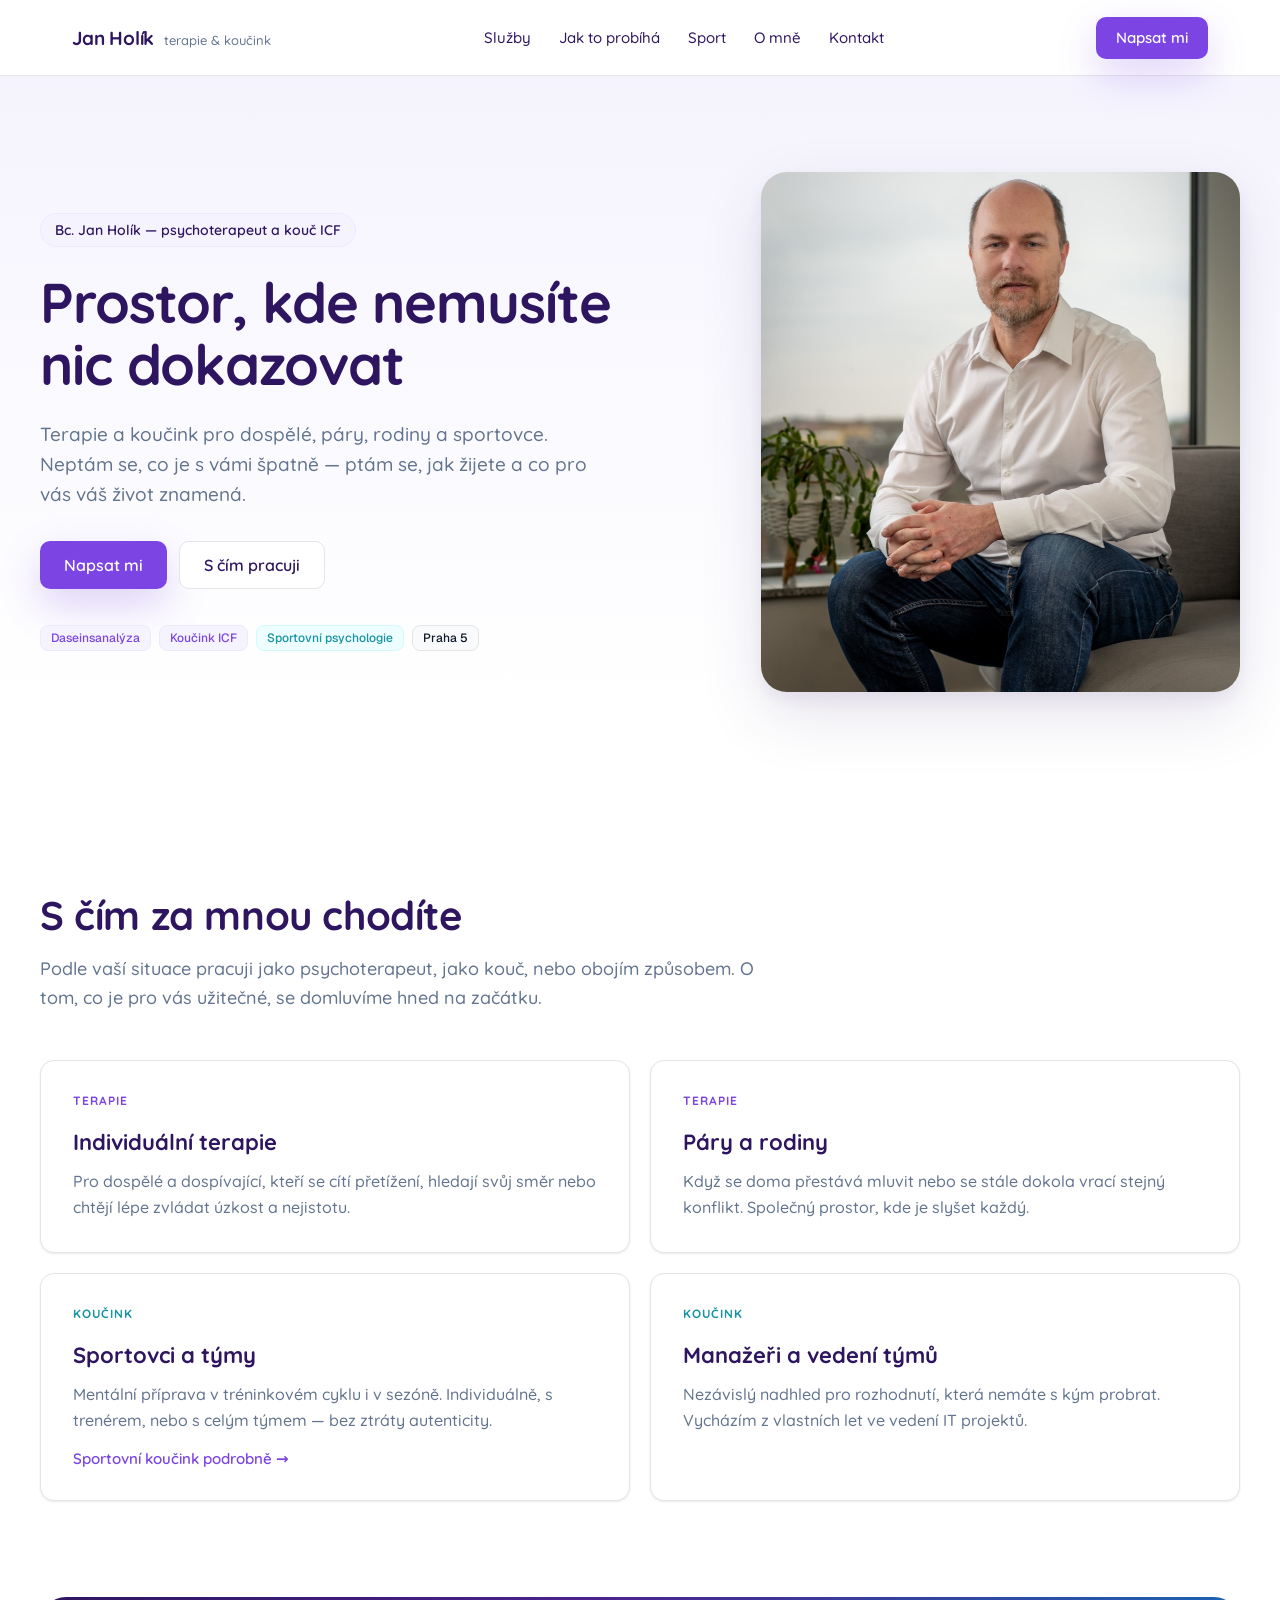
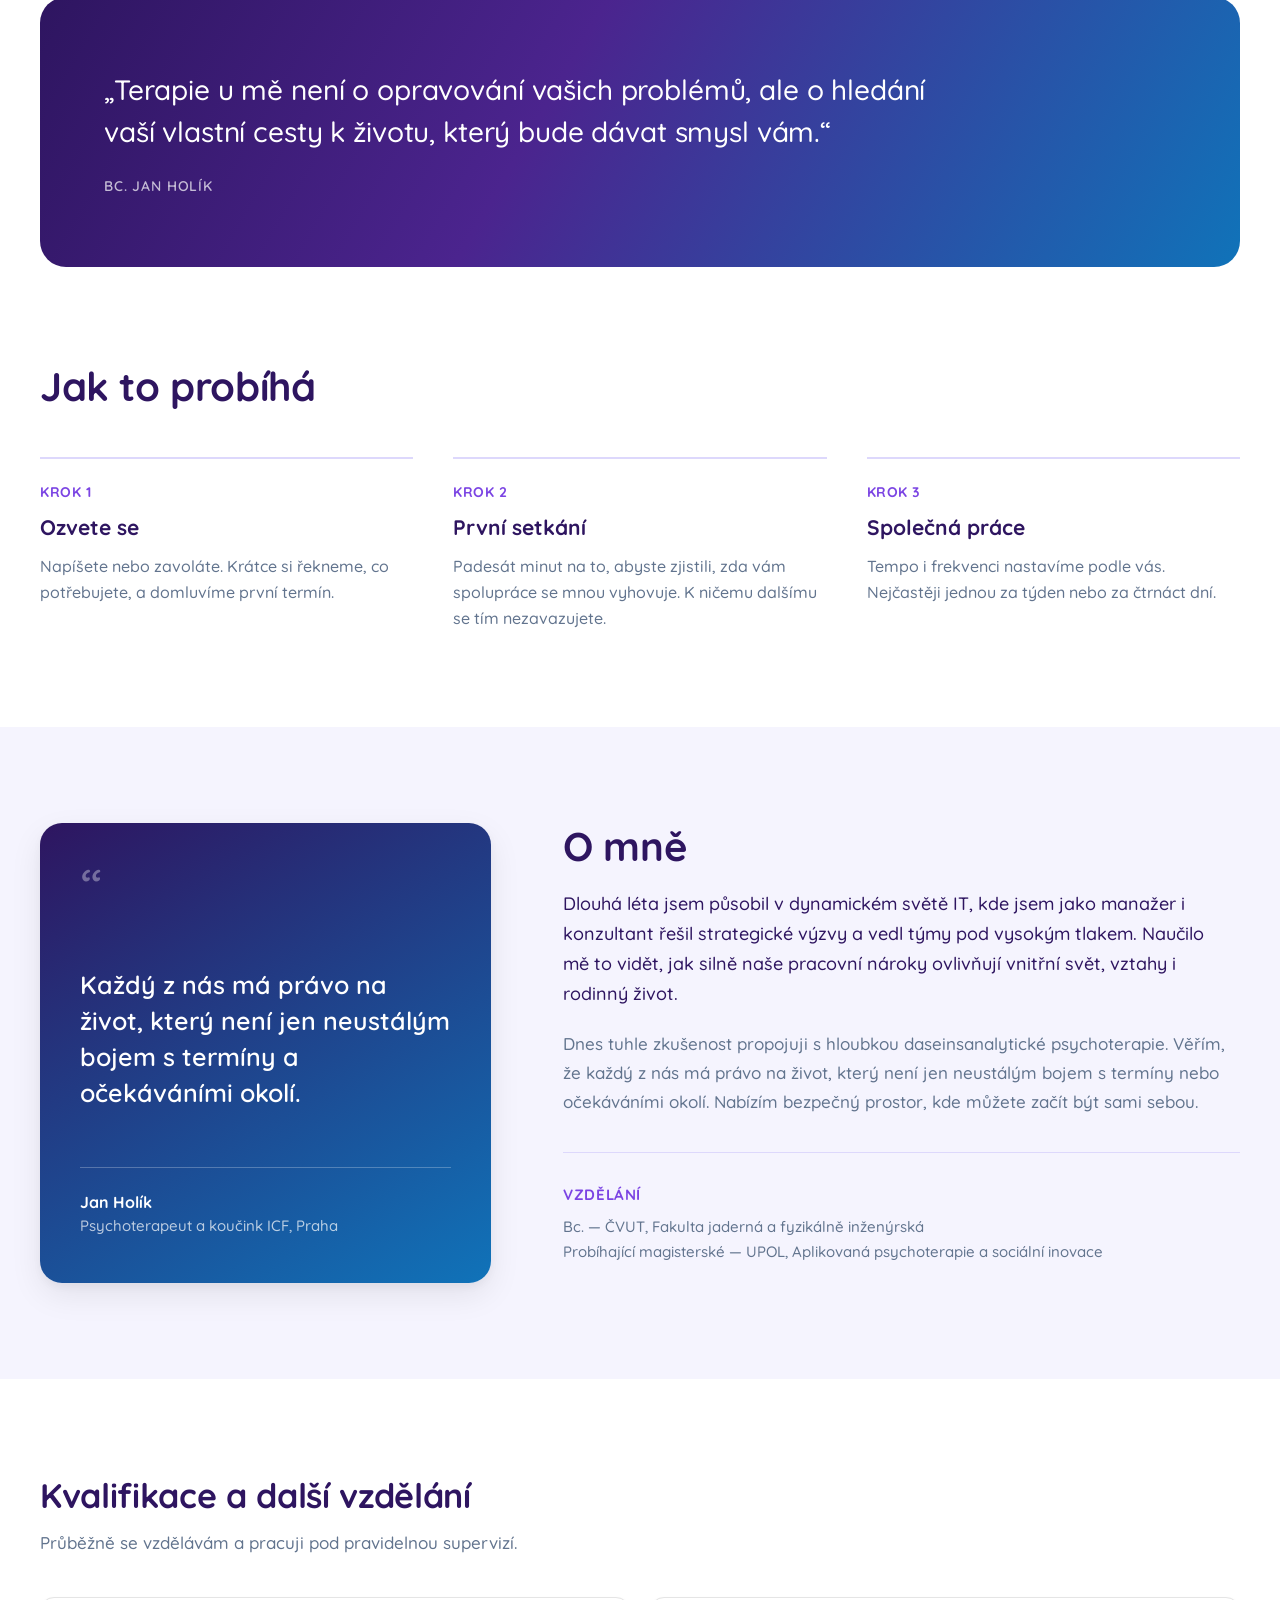
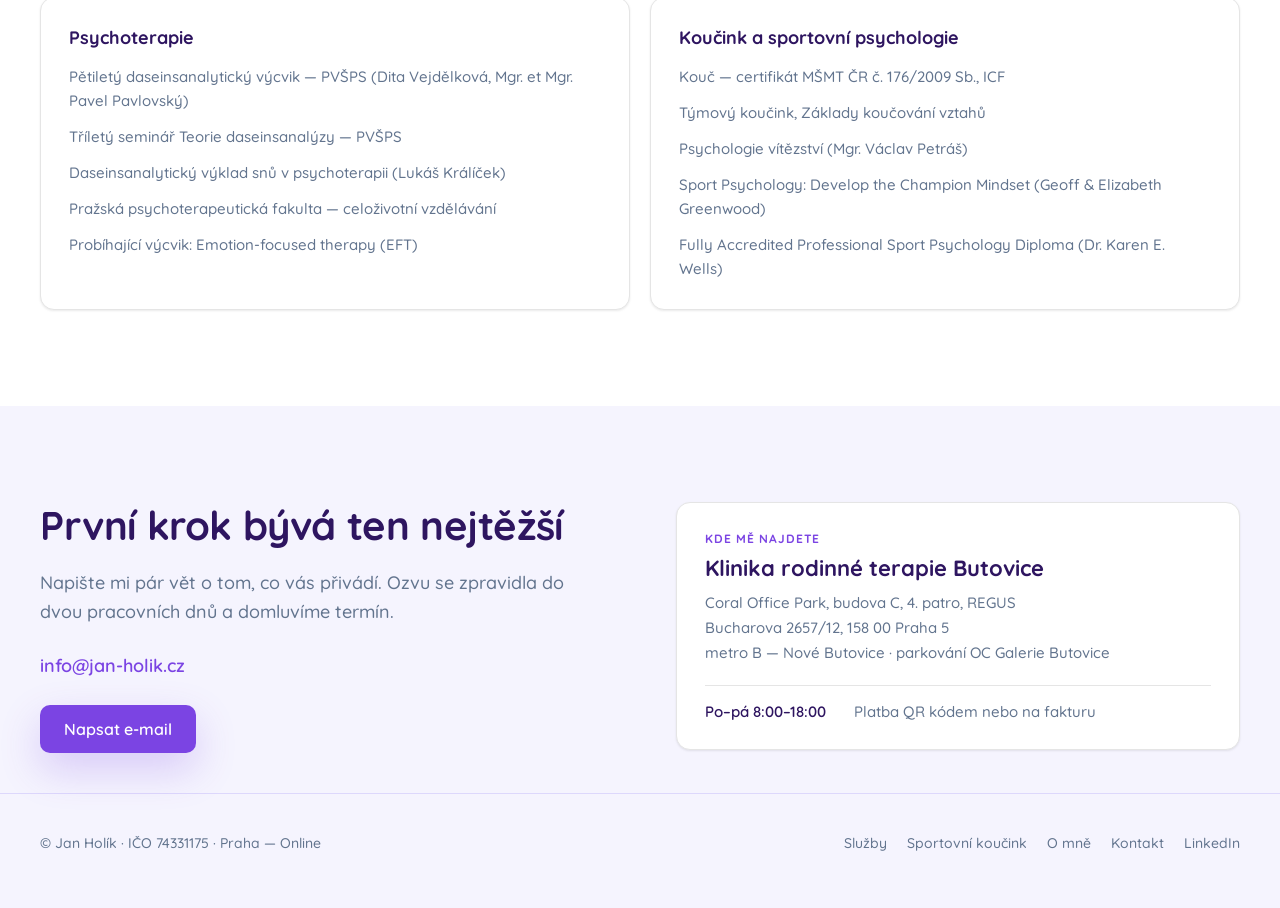
==== commit 891108ea: "Publish info@jan-holik.cz as contact address, drop phone number The domain now has its own mailbox p" ====
--- a/index.html
+++ b/index.html
@@ -87,8 +87,7 @@
       "url": "https://www.jan-holik.cz/",
       "mainEntityOfPage": { "@id": "https://www.jan-holik.cz/#webpage" },
       "image": { "@id": "https://www.jan-holik.cz/#portret" },
-      "telephone": "+420602144586",
-      "email": "jholik@tymkoucu.cz",
+      "email": "info@jan-holik.cz",
       "knowsLanguage": "cs",
       "sameAs": ["https://www.linkedin.com/in/jan-holik-81205424"],
       "knowsAbout": [
@@ -126,8 +125,7 @@
       "url": "https://www.jan-holik.cz/",
       "image": "https://www.jan-holik.cz/assets/og-image.jpg",
       "description": "Daseinsanalytická psychoterapie a koučink ICF pro dospělé, páry, rodiny, sportovce a manažery. Osobně v Praze 5 nebo online.",
-      "telephone": "+420602144586",
-      "email": "jholik@tymkoucu.cz",
+      "email": "info@jan-holik.cz",
       "taxID": "74331175",
       "founder": { "@id": "https://www.jan-holik.cz/#person" },
       "employee": { "@id": "https://www.jan-holik.cz/#person" },
@@ -183,7 +181,7 @@
               "name": "Sportovní koučink a mentální příprava",
               "description": "Mentální příprava sportovců, trenérů a týmů v tréninkovém cyklu i v sezóně.",
               "serviceType": "Sportovní koučink",
-              "url": "https://www.jan-holik.cz/sportovni-koucink.html"
+              "url": "https://www.jan-holik.cz/sportovni-koucink"
             }
           },
           {
@@ -215,7 +213,7 @@
     <nav class="main-nav" aria-label="Hlavní navigace">
       <a href="#sluzby">Služby</a>
       <a href="#jak">Jak to probíhá</a>
-      <a href="sportovni-koucink.html">Sport</a>
+      <a href="/sportovni-koucink">Sport</a>
       <a href="#o-mne">O mně</a>
       <a href="#kontakt">Kontakt</a>
     </nav>
@@ -274,7 +272,7 @@
           <span class="eyebrow-label" style="color: var(--cyan-600)">Koučink</span>
           <h3 style="margin: 8px 0 0; font-size: 22px; line-height: 28px; font-weight: 700">Sportovci a týmy</h3>
           <p style="margin: 0; font-size: 16px; line-height: 26px; font-weight: 500; color: var(--slate-500); text-wrap: pretty">Mentální příprava v tréninkovém cyklu i v sezóně. Individuálně, s trenérem, nebo s celým týmem — bez ztráty autenticity.</p>
-          <a href="sportovni-koucink.html" class="link-more" style="margin-top: 4px">Sportovní koučink podrobně →</a>
+          <a href="/sportovni-koucink" class="link-more" style="margin-top: 4px">Sportovní koučink podrobně →</a>
         </div>
       </div>
       <div class="card" style="padding: 32px">
@@ -381,10 +379,9 @@
         <h2 class="r-h2" style="margin: 0; font-size: 40px; line-height: 46px; font-weight: 700; letter-spacing: -0.01em; text-wrap: balance">První krok bývá ten nejtěžší</h2>
         <p style="margin: 0; font-size: 18px; line-height: 29px; font-weight: 500; color: var(--slate-500); text-wrap: pretty">Napište mi pár vět o tom, co vás přivádí. Ozvu se zpravidla do dvou pracovních dnů a domluvíme termín.</p>
         <div style="display: flex; flex-direction: column; gap: 10px; margin-top: 8px">
-          <a href="tel:+420602144586" class="phone-link">+420 602 144 586</a>
-          <a href="mailto:jholik@tymkoucu.cz" class="email-link">jholik@tymkoucu.cz</a>
-        </div>
-        <a href="mailto:jholik@tymkoucu.cz" class="btn btn--primary" style="margin-top: 8px">Napsat e-mail</a>
+          <a href="mailto:info@jan-holik.cz" class="email-link">info@jan-holik.cz</a>
+        </div>
+        <a href="mailto:info@jan-holik.cz" class="btn btn--primary" style="margin-top: 8px">Napsat e-mail</a>
       </div>
       <div style="display: flex; flex-direction: column; gap: 16px">
         <div class="card" style="padding: 28px">
@@ -410,7 +407,7 @@
     <span>© Jan Holík · IČO 74331175 · Praha — Online</span>
     <nav aria-label="Odkazy v zápatí">
       <a href="#sluzby">Služby</a>
-      <a href="sportovni-koucink.html">Sportovní koučink</a>
+      <a href="/sportovni-koucink">Sportovní koučink</a>
       <a href="#o-mne">O mně</a>
       <a href="#kontakt">Kontakt</a>
       <a href="https://www.linkedin.com/in/jan-holik-81205424" rel="me noopener">LinkedIn</a>
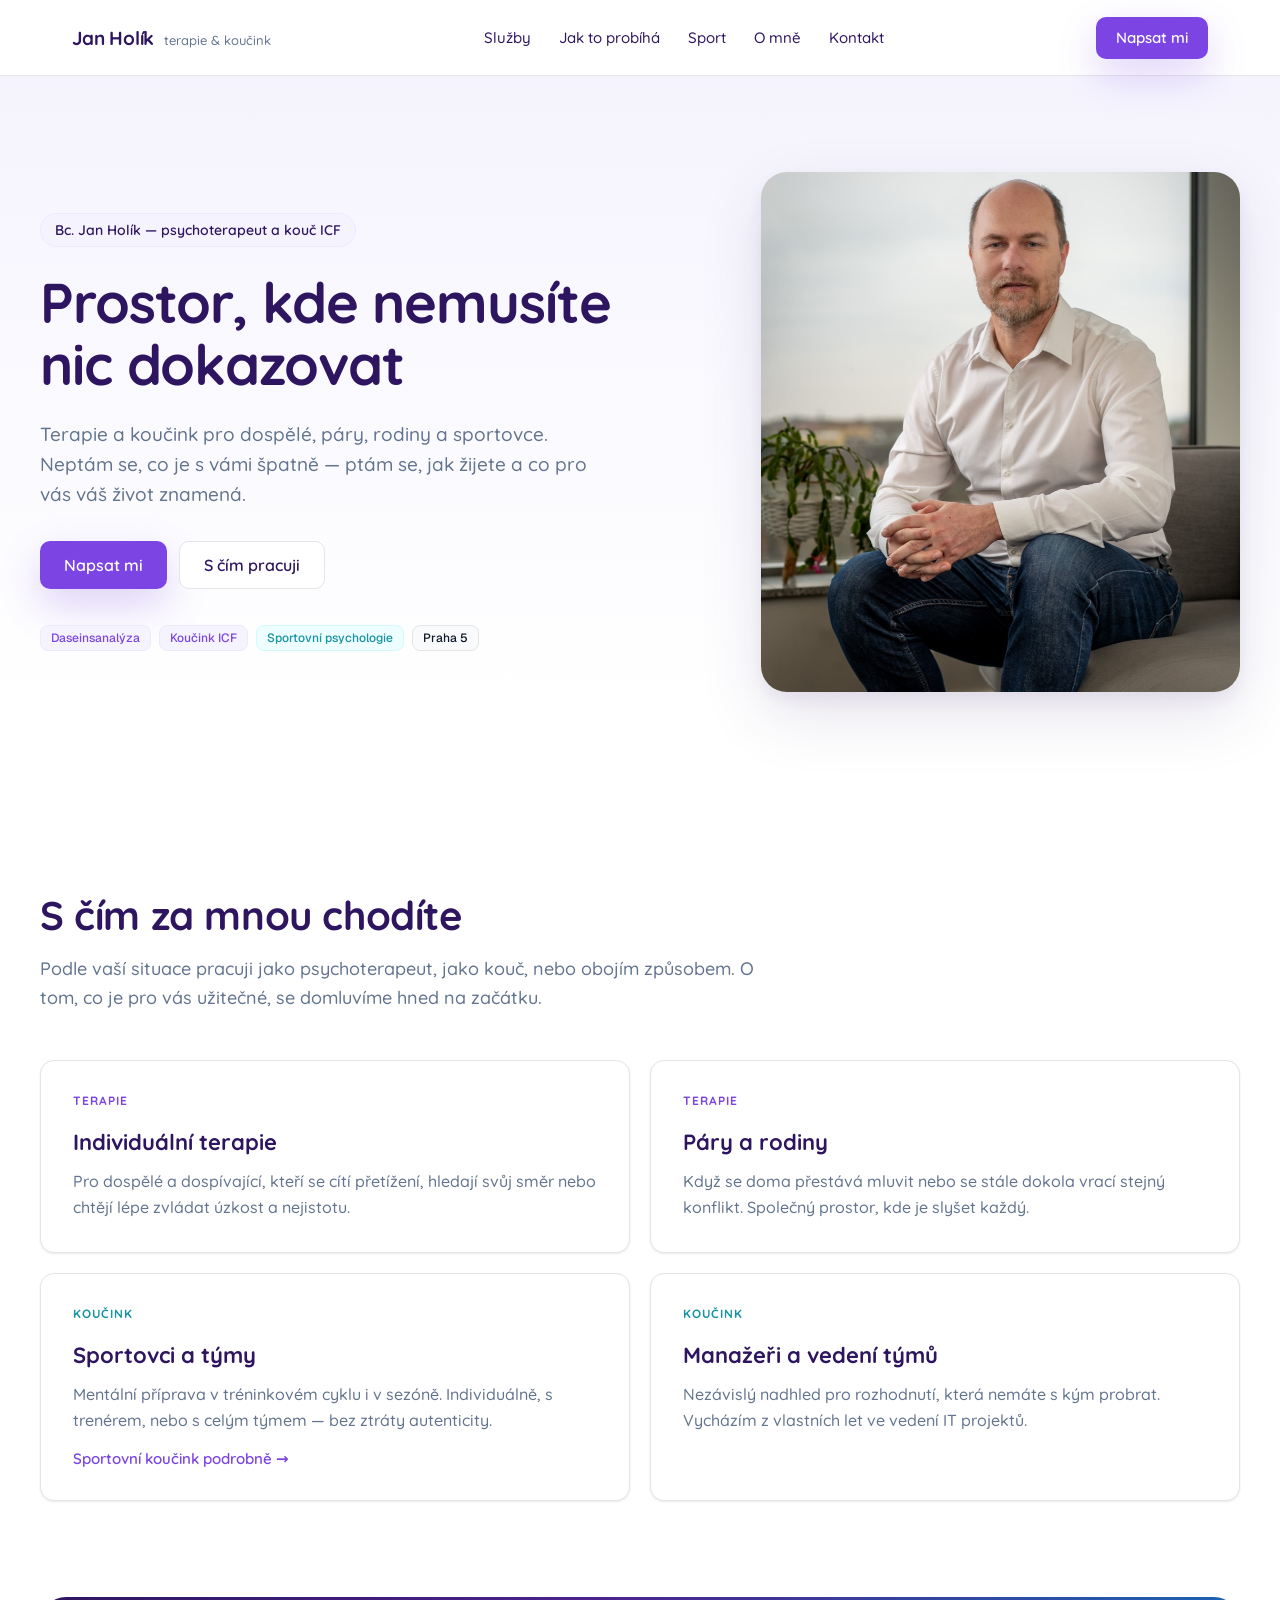
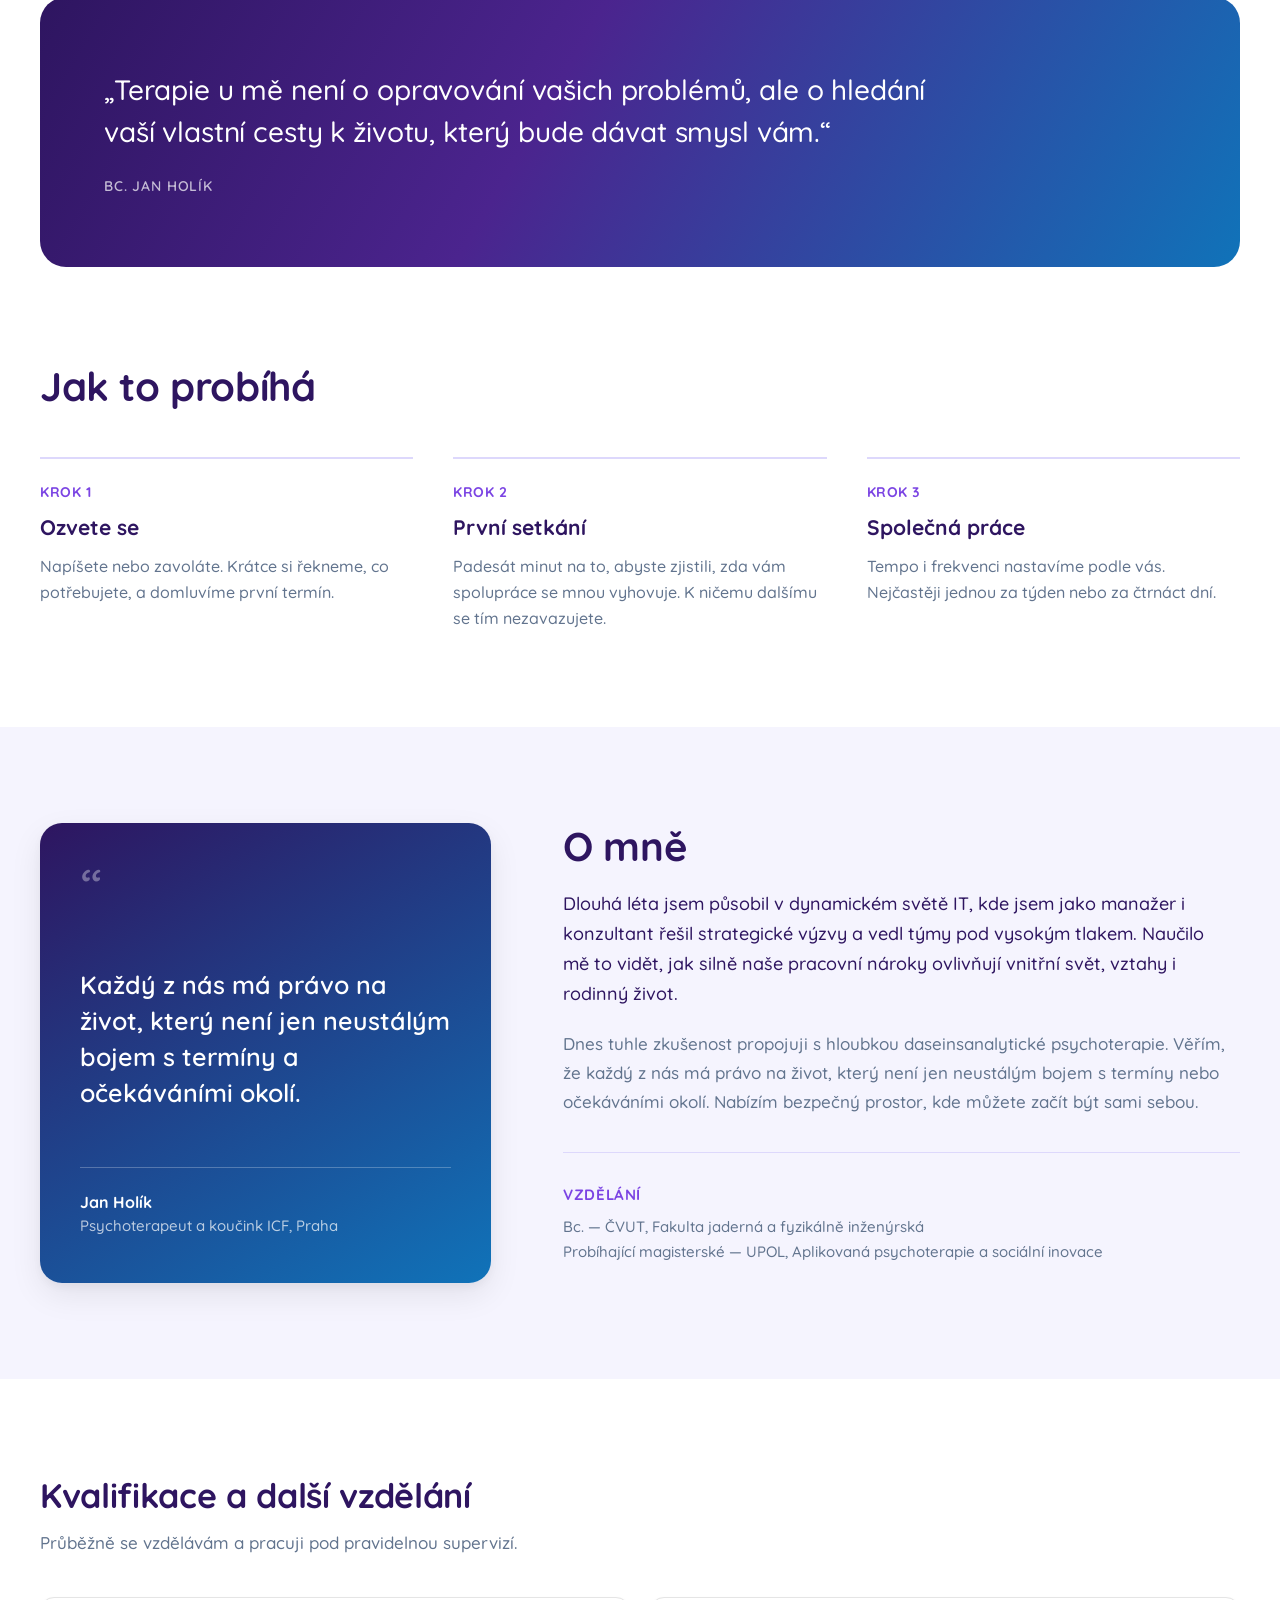
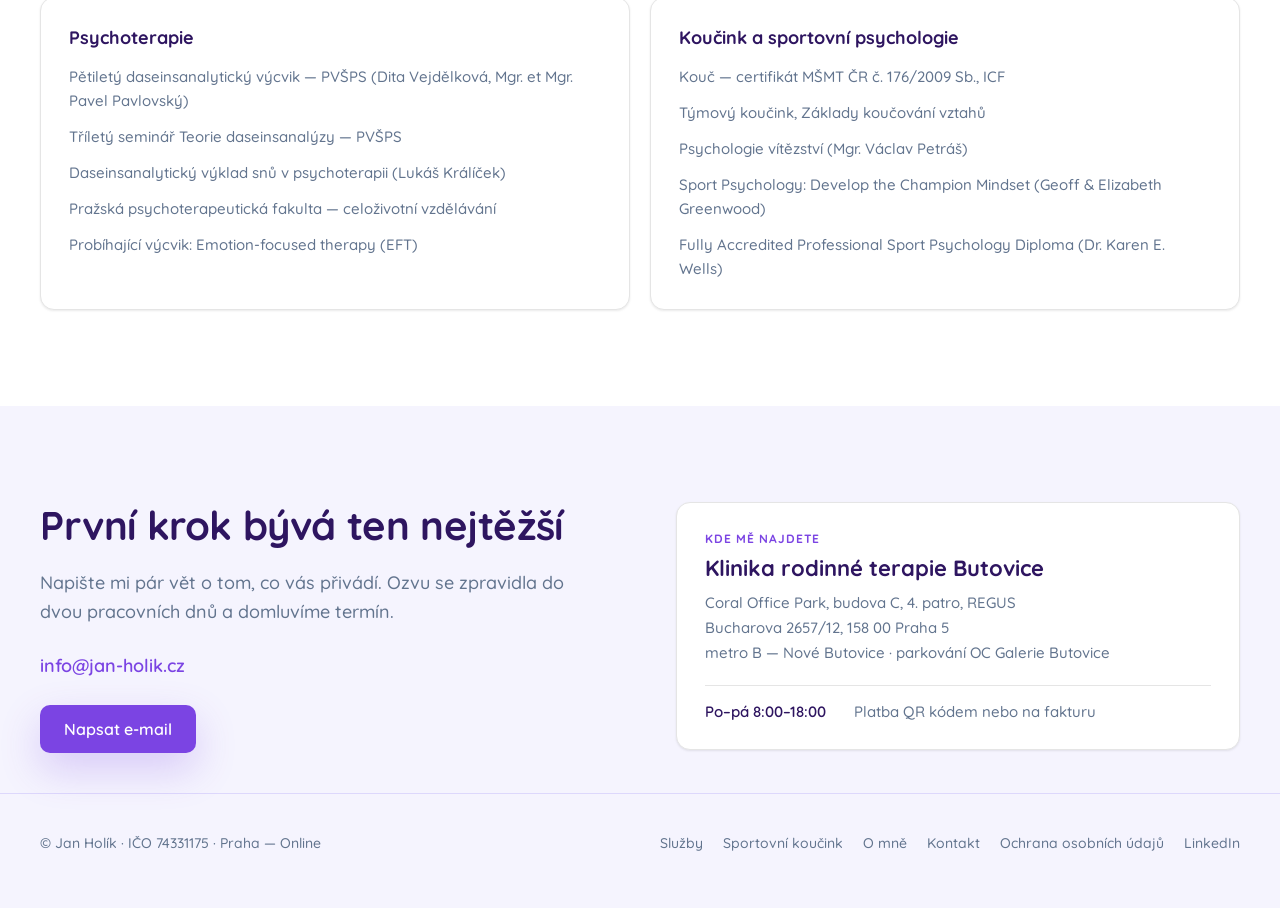
==== commit 19d024cf: "Add privacy policy page and link it from footers, sitemap and llms.txt" ====
--- a/index.html
+++ b/index.html
@@ -410,6 +410,7 @@
       <a href="/sportovni-koucink">Sportovní koučink</a>
       <a href="#o-mne">O mně</a>
       <a href="#kontakt">Kontakt</a>
+      <a href="/ochrana-osobnich-udaju">Ochrana osobních údajů</a>
       <a href="https://www.linkedin.com/in/jan-holik-81205424" rel="me noopener">LinkedIn</a>
     </nav>
   </div>
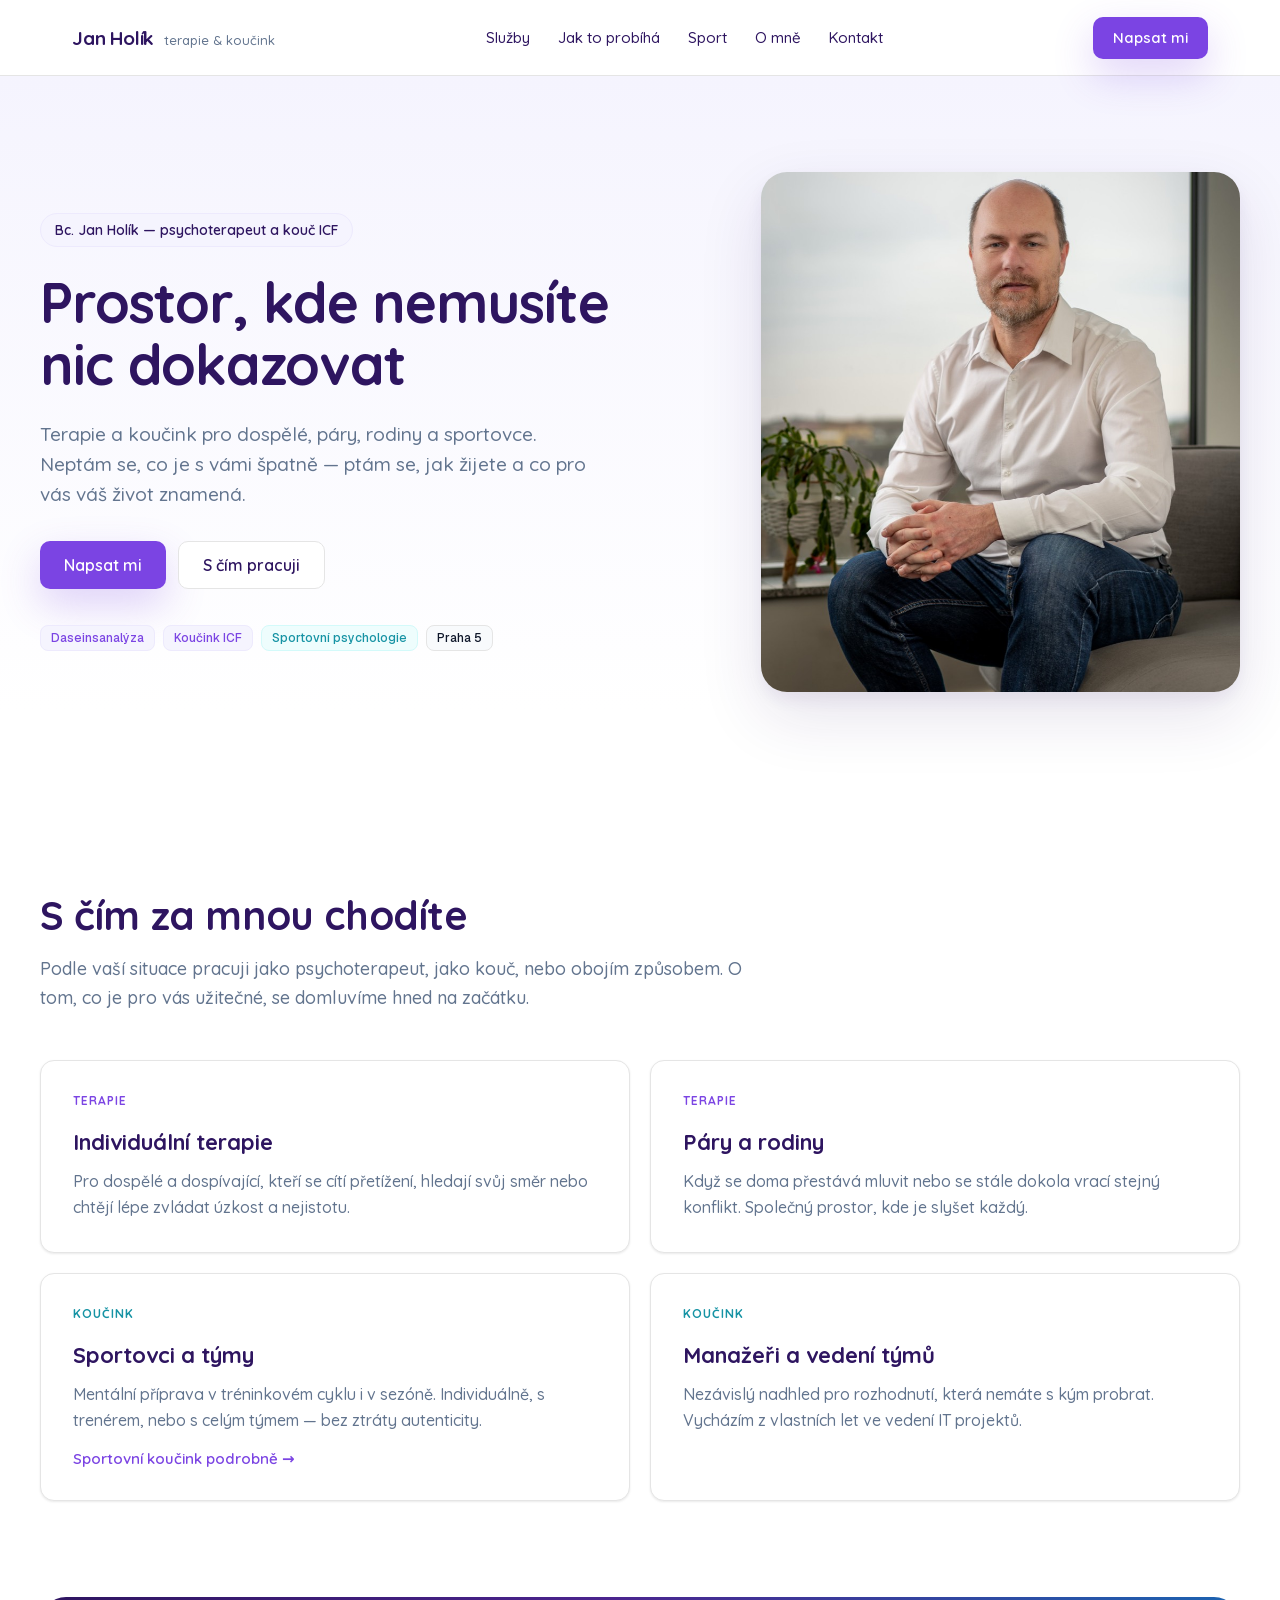
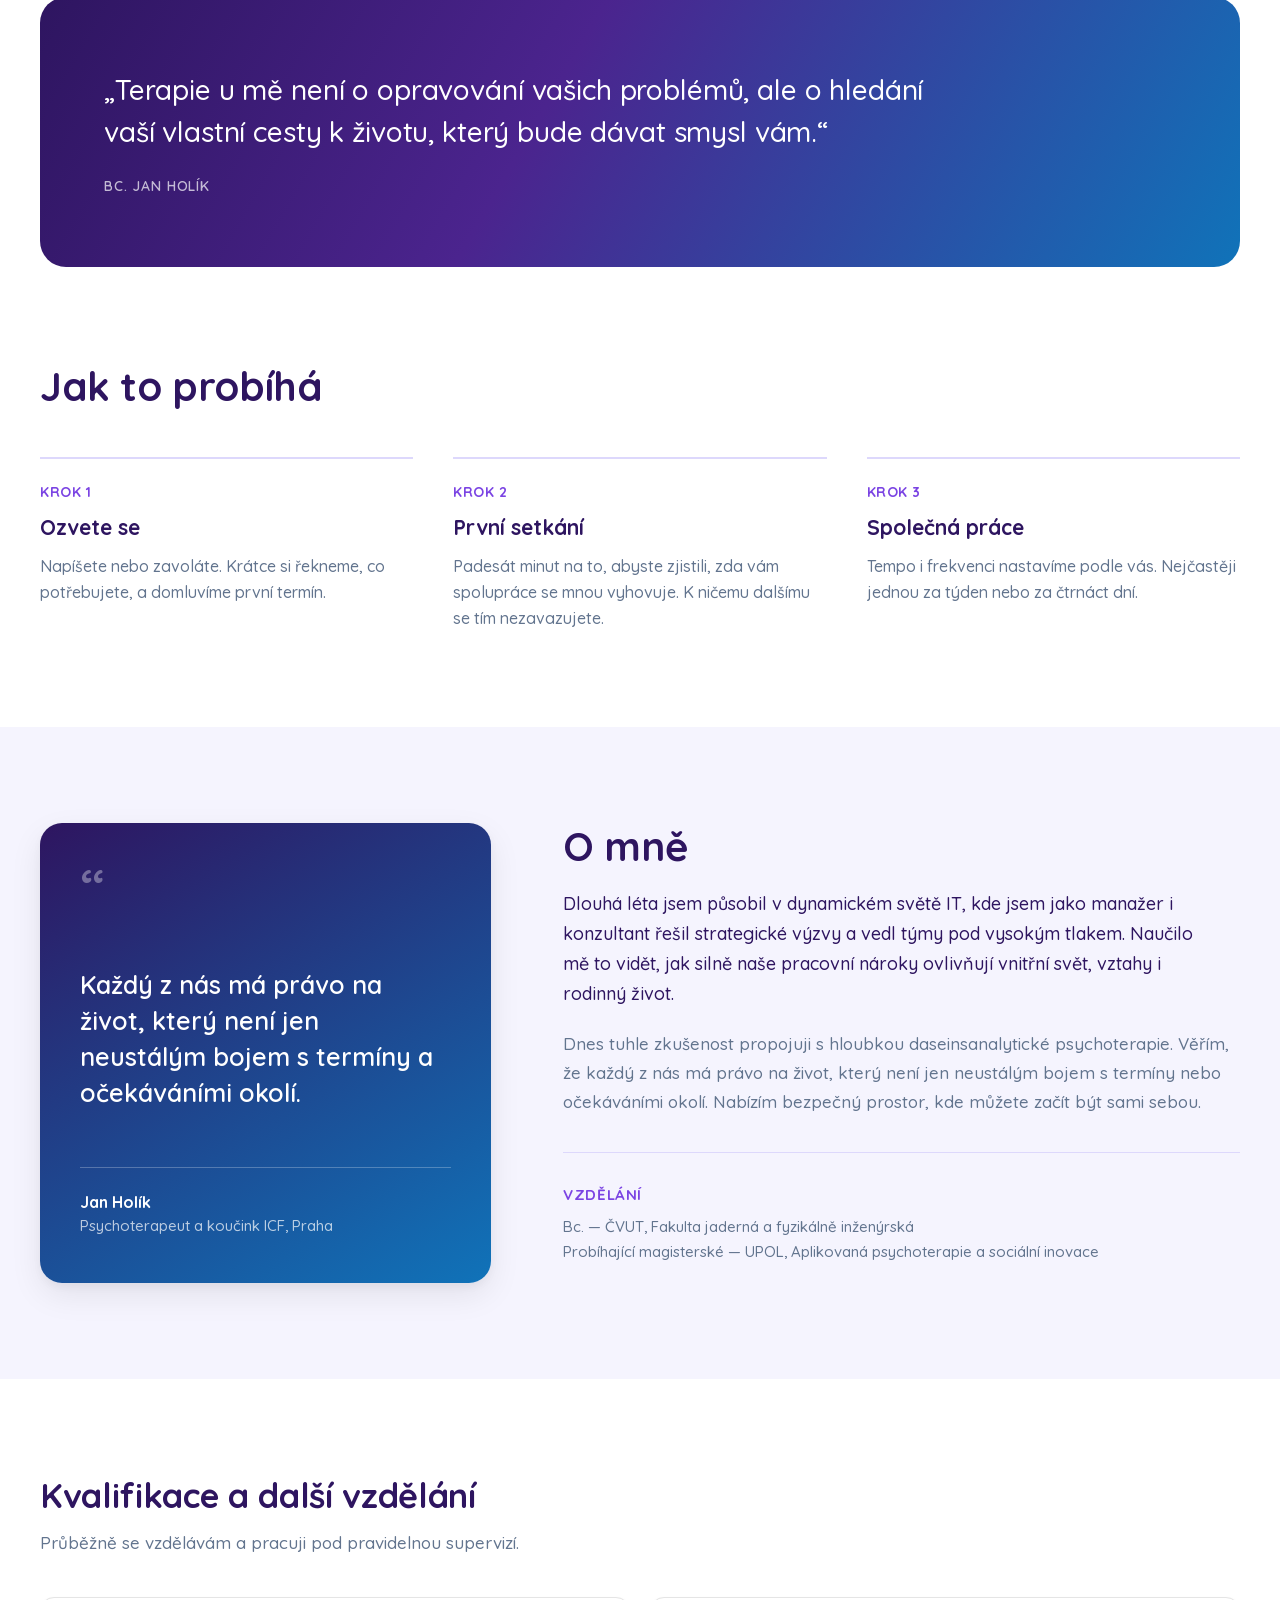
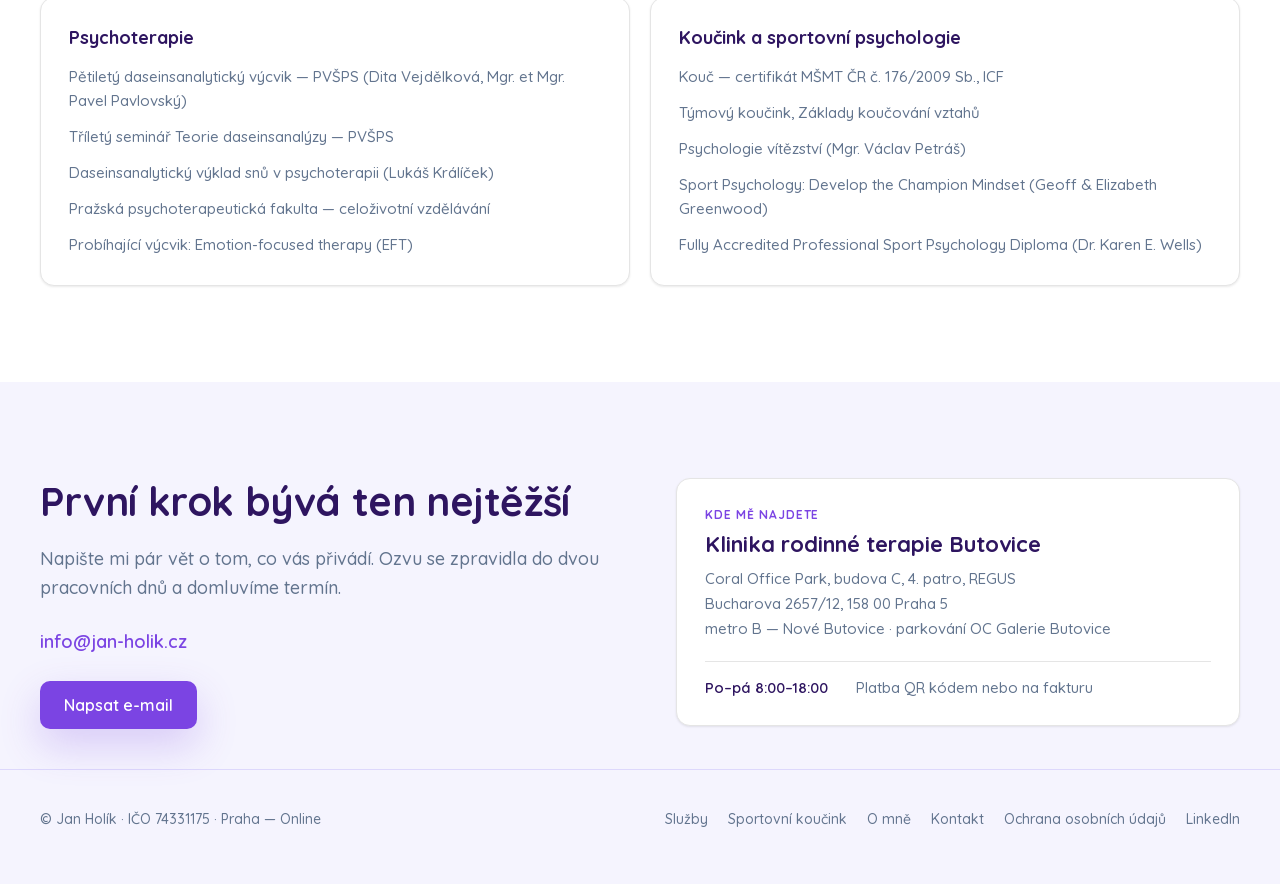
==== commit 6851925a: "Self-host Quicksand and Geist, drop Google Fonts from site and privacy policy Fonts now ship as byte" ====
--- a/index.html
+++ b/index.html
@@ -35,10 +35,11 @@
 <link rel="icon" href="/favicon.svg" type="image/svg+xml">
 <link rel="apple-touch-icon" href="/apple-touch-icon.png">
 
-<!-- Fonty (dřív @import v styles.css — takto se stahují paralelně) -->
-<link rel="preconnect" href="https://fonts.googleapis.com">
-<link rel="preconnect" href="https://fonts.gstatic.com" crossorigin>
-<link rel="stylesheet" href="https://fonts.googleapis.com/css2?family=Quicksand:wght@500;600;700&family=Geist:wght@500;600&display=swap">
+<!-- Fonty se hostují na této doméně (viz @font-face v styles.css), takže
+     načtení stránky neposílá žádný požadavek na Google ani jinou třetí stranu.
+     Quicksand je hlavní písmo, proto se přednačítá; latin-ext nese českou diakritiku. -->
+<link rel="preload" href="/fonts/quicksand-latin.woff2" as="font" type="font/woff2" crossorigin>
+<link rel="preload" href="/fonts/quicksand-latin-ext.woff2" as="font" type="font/woff2" crossorigin>
 
 <link rel="stylesheet" href="css/styles.css">
 <link rel="preload" as="image" href="assets/holik-portret.jpg" type="image/jpeg" fetchpriority="high">
--- a/css/styles.css
+++ b/css/styles.css
@@ -1,3 +1,41 @@
+/* Self-hostovane fonty: Quicksand a Geist, SIL Open Font License 1.1.
+   Variabilni woff2, subsety latin + latin-ext (vcetne ceske diakritiky).
+   Zamerne bez Google Fonts - nacteni stranky neposila zadny pozadavek na
+   treti domenu, takze web nepredava IP adresy navstevniku nikomu dalsimu. */
+
+@font-face {
+  font-family: 'Quicksand';
+  font-style: normal;
+  font-weight: 500 700;
+  font-display: swap;
+  src: url('/fonts/quicksand-latin.woff2') format('woff2');
+  unicode-range: U+0000-00FF, U+0131, U+0152-0153, U+02BB-02BC, U+02C6, U+02DA, U+02DC, U+0304, U+0308, U+0329, U+2000-206F, U+20AC, U+2122, U+2191, U+2193, U+2212, U+2215, U+FEFF, U+FFFD;
+}
+@font-face {
+  font-family: 'Quicksand';
+  font-style: normal;
+  font-weight: 500 700;
+  font-display: swap;
+  src: url('/fonts/quicksand-latin-ext.woff2') format('woff2');
+  unicode-range: U+0100-02BA, U+02BD-02C5, U+02C7-02CC, U+02CE-02D7, U+02DD-02FF, U+0304, U+0308, U+0329, U+1D00-1DBF, U+1E00-1E9F, U+1EF2-1EFF, U+2020, U+20A0-20AB, U+20AD-20C0, U+2113, U+2C60-2C7F, U+A720-A7FF;
+}
+@font-face {
+  font-family: 'Geist';
+  font-style: normal;
+  font-weight: 500 600;
+  font-display: swap;
+  src: url('/fonts/geist-latin.woff2') format('woff2');
+  unicode-range: U+0000-00FF, U+0131, U+0152-0153, U+02BB-02BC, U+02C6, U+02DA, U+02DC, U+0304, U+0308, U+0329, U+2000-206F, U+20AC, U+2122, U+2191, U+2193, U+2212, U+2215, U+FEFF, U+FFFD;
+}
+@font-face {
+  font-family: 'Geist';
+  font-style: normal;
+  font-weight: 500 600;
+  font-display: swap;
+  src: url('/fonts/geist-latin-ext.woff2') format('woff2');
+  unicode-range: U+0100-02BA, U+02BD-02C5, U+02C7-02CC, U+02CE-02D7, U+02DD-02FF, U+0304, U+0308, U+0329, U+1D00-1DBF, U+1E00-1E9F, U+1EF2-1EFF, U+2020, U+20A0-20AB, U+20AD-20C0, U+2113, U+2C60-2C7F, U+A720-A7FF;
+}
+
 /* ============================================================
    www.jan-holik.cz — stylesheet
    Implements the "Jan Holík - web" / "Jan Holík - sport" designs
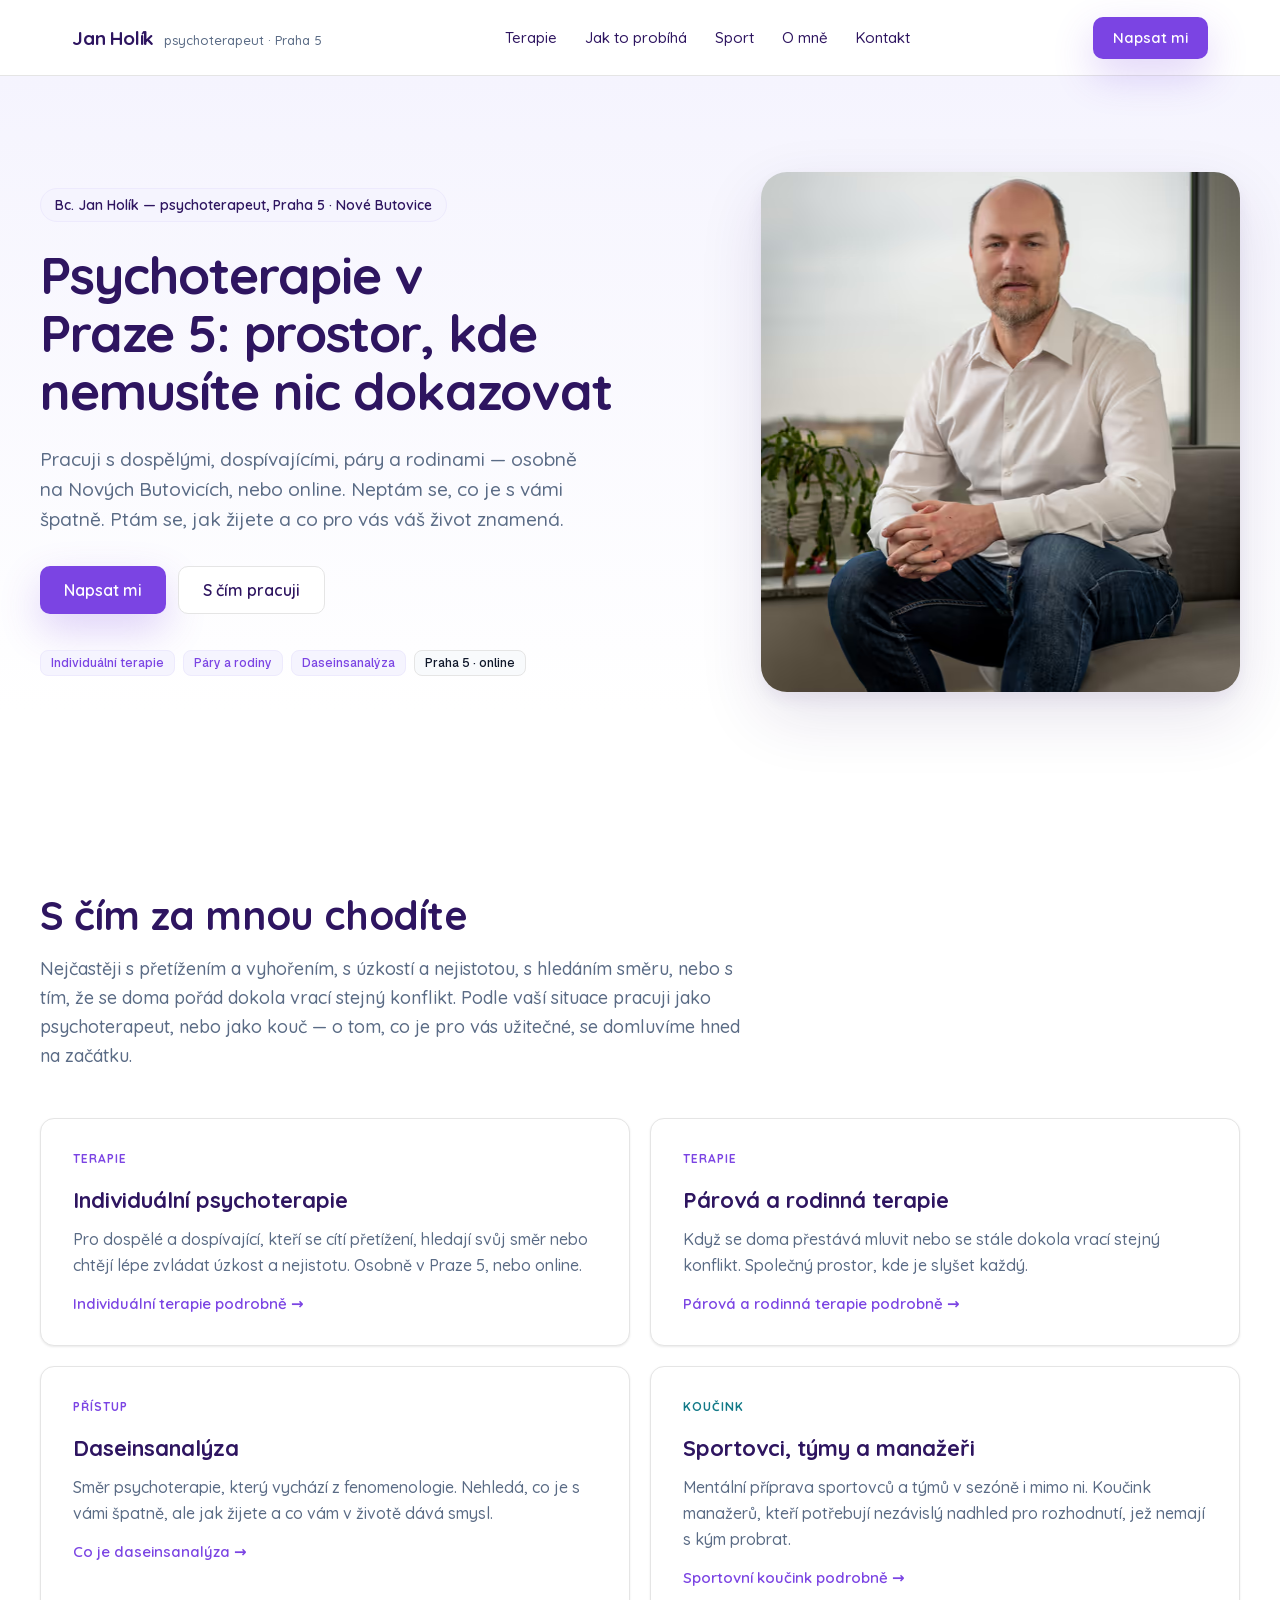
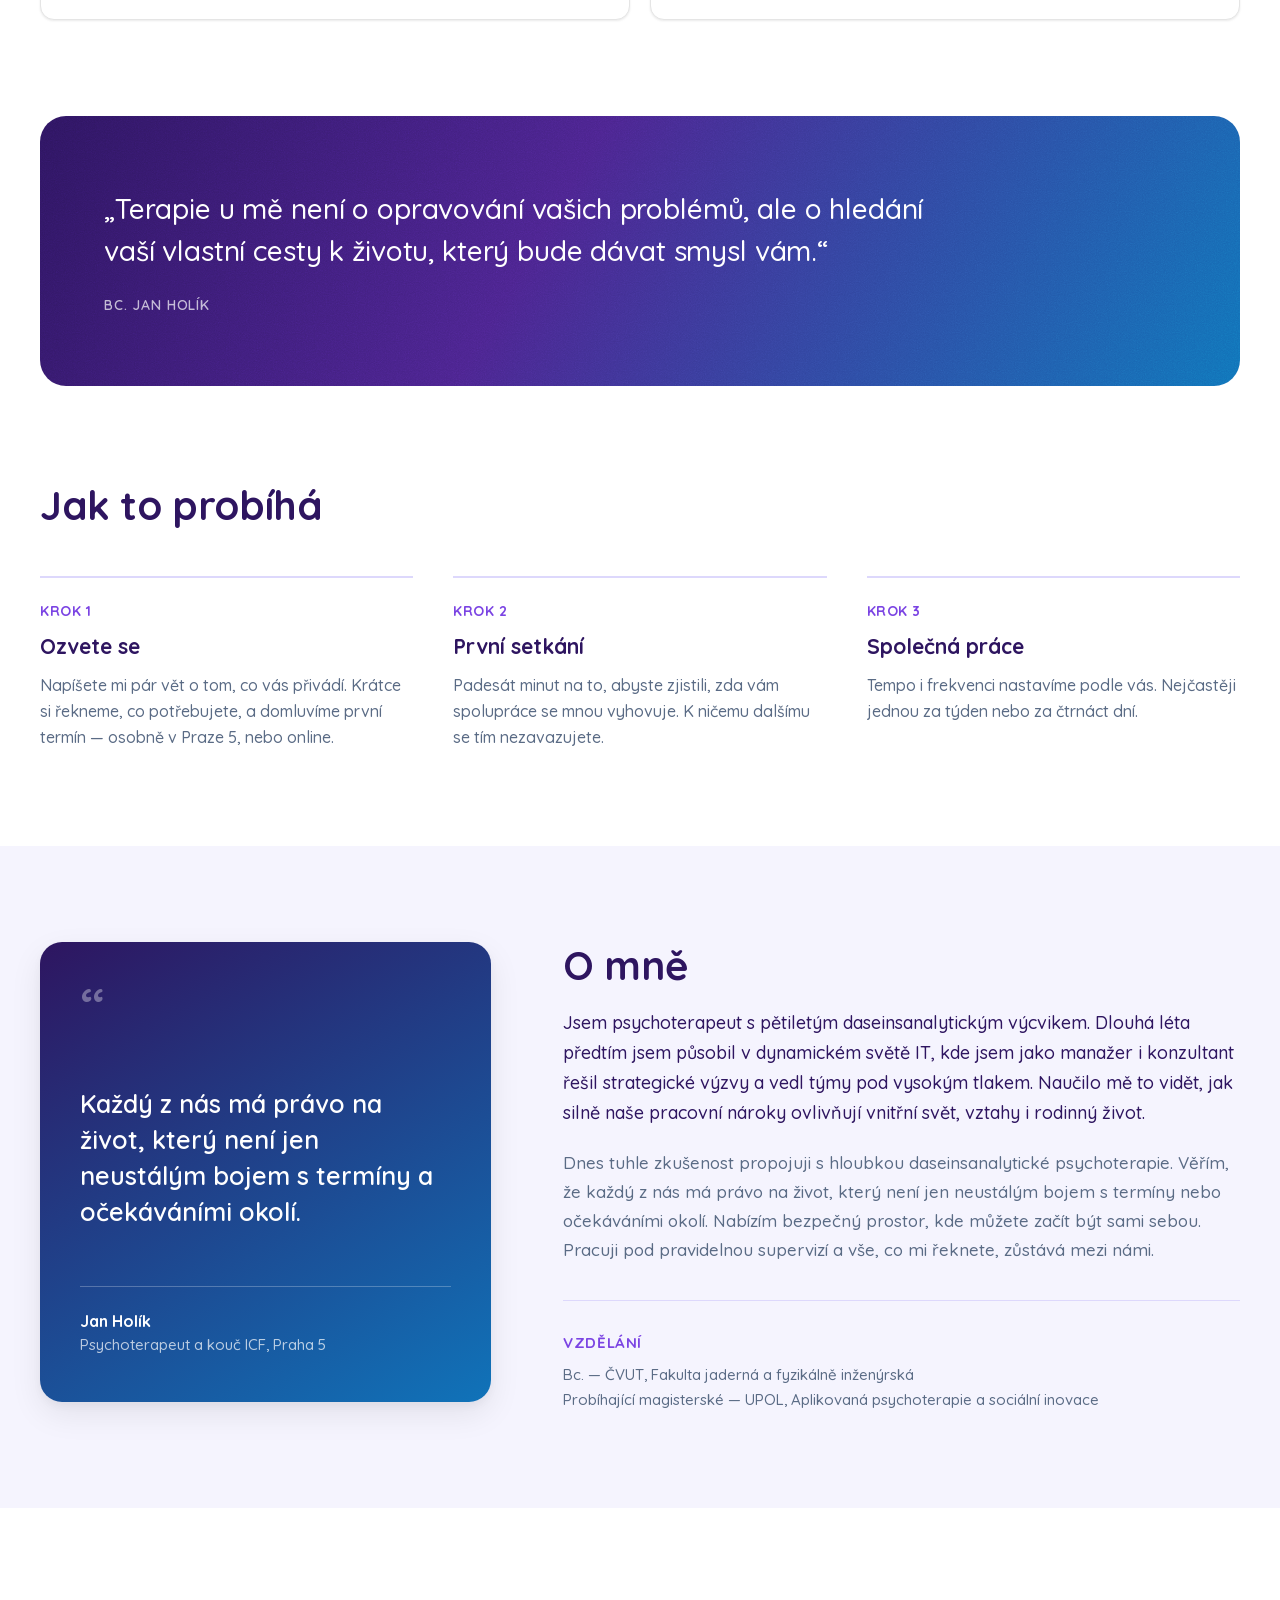
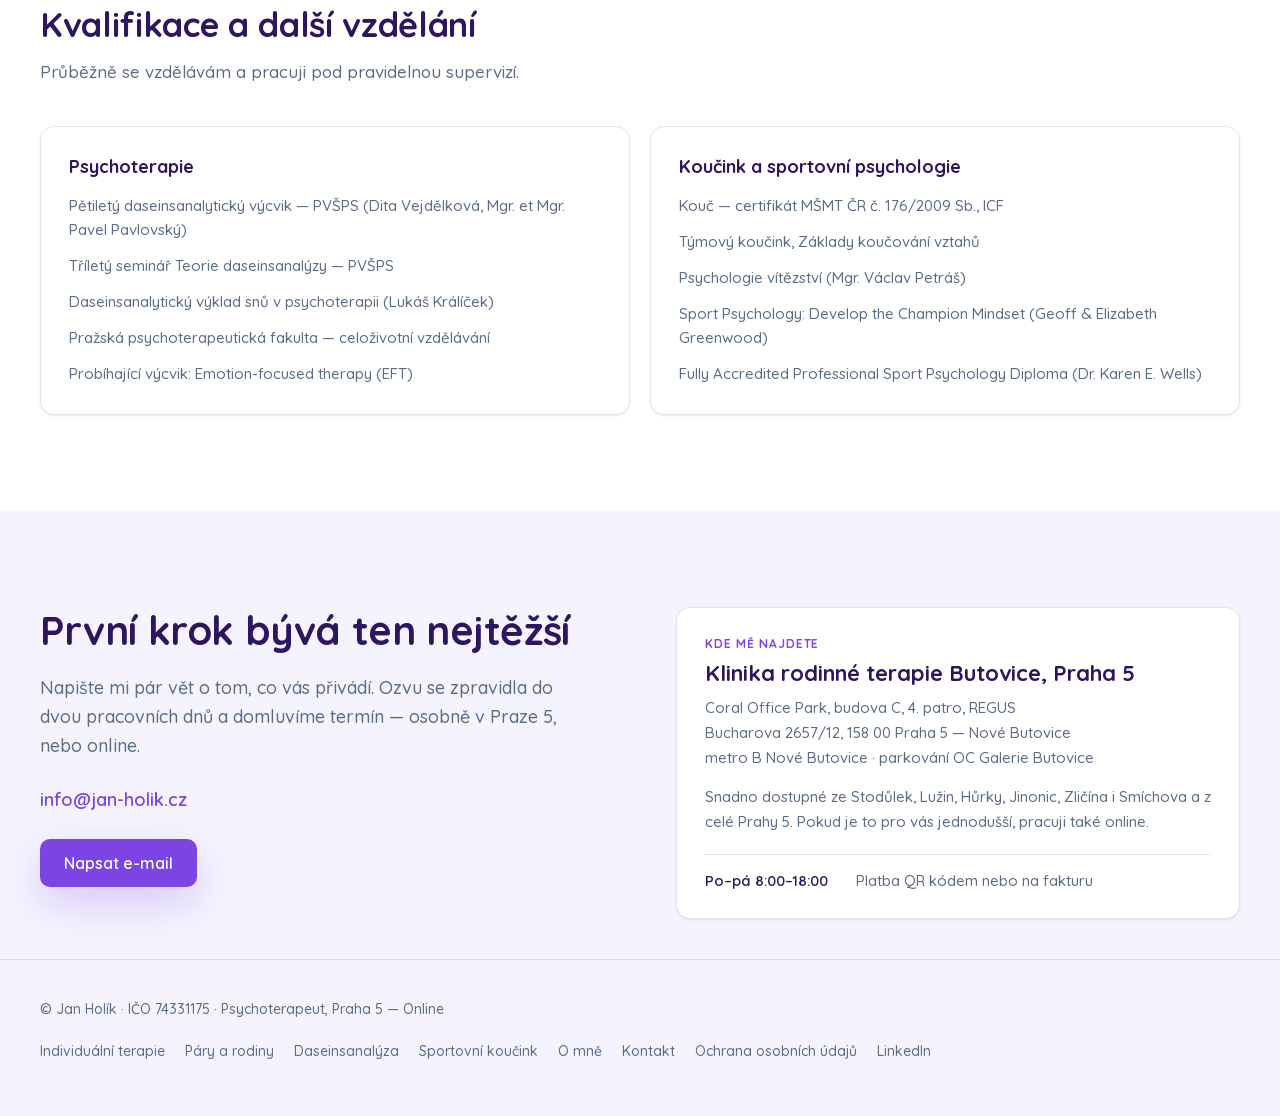
==== commit 3ff05760: "feat(seo): reposition as psychotherapist praha 5, add therapy pages and old-url redirects" ====
--- a/index.html
+++ b/index.html
@@ -4,8 +4,8 @@
 <meta charset="utf-8">
 <meta name="viewport" content="width=device-width, initial-scale=1">
 
-<title>Psychoterapie a koučink Praha — Bc. Jan Holík, kouč ICF</title>
-<meta name="description" content="Daseinsanalytická psychoterapie a koučink ICF pro dospělé, páry, rodiny a sportovce. Klinika rodinné terapie Butovice, Praha 5 — Nové Butovice, i online.">
+<title>Psychoterapeut Praha 5, Nové Butovice — Bc. Jan Holík</title>
+<meta name="description" content="Psychoterapeut v Praze 5. Individuální, párová a rodinná terapie na Klinice rodinné terapie Butovice u metra Nové Butovice, nebo online. První setkání k ničemu nezavazuje.">
 <link rel="canonical" href="https://www.jan-holik.cz/">
 <meta name="robots" content="index, follow, max-image-preview:large, max-snippet:-1, max-video-preview:-1">
 <meta name="author" content="Bc. Jan Holík">
@@ -14,24 +14,25 @@
 <!-- Open Graph (Facebook, LinkedIn, Messenger, WhatsApp) -->
 <meta property="og:type" content="website">
 <meta property="og:locale" content="cs_CZ">
-<meta property="og:site_name" content="Bc. Jan Holík — psychoterapie a koučink">
+<meta property="og:site_name" content="Bc. Jan Holík — psychoterapeut, Praha 5">
 <meta property="og:url" content="https://www.jan-holik.cz/">
-<meta property="og:title" content="Psychoterapie a koučink Praha — Bc. Jan Holík, kouč ICF">
-<meta property="og:description" content="Daseinsanalytická psychoterapie a koučink ICF pro dospělé, páry, rodiny a sportovce. Klinika rodinné terapie Butovice, Praha 5 — Nové Butovice, i online.">
+<meta property="og:title" content="Psychoterapeut Praha 5, Nové Butovice — Bc. Jan Holík">
+<meta property="og:description" content="Individuální, párová a rodinná terapie v Praze 5 u metra Nové Butovice, nebo online. Daseinsanalytický přístup, první setkání k ničemu nezavazuje.">
 <meta property="og:image" content="https://www.jan-holik.cz/assets/og-image.jpg">
 <meta property="og:image:type" content="image/jpeg">
 <meta property="og:image:width" content="1200">
 <meta property="og:image:height" content="630">
-<meta property="og:image:alt" content="Bc. Jan Holík — psychoterapeut a kouč ICF, Praha">
+<meta property="og:image:alt" content="Bc. Jan Holík — psychoterapeut, Praha 5">
 
 <!-- X / Twitter -->
 <meta name="twitter:card" content="summary_large_image">
-<meta name="twitter:title" content="Psychoterapie a koučink Praha — Bc. Jan Holík, kouč ICF">
-<meta name="twitter:description" content="Daseinsanalytická psychoterapie a koučink ICF pro dospělé, páry, rodiny a sportovce. Praha 5 — Butovice, i online.">
+<meta name="twitter:title" content="Psychoterapeut Praha 5, Nové Butovice — Bc. Jan Holík">
+<meta name="twitter:description" content="Individuální, párová a rodinná terapie v Praze 5 u metra Nové Butovice, nebo online. První setkání k ničemu nezavazuje.">
 <meta name="twitter:image" content="https://www.jan-holik.cz/assets/og-image.jpg">
-<meta name="twitter:image:alt" content="Bc. Jan Holík — psychoterapeut a kouč ICF, Praha">
+<meta name="twitter:image:alt" content="Bc. Jan Holík — psychoterapeut, Praha 5">
 
 <!-- Ikony -->
+<link rel="icon" href="/favicon.ico" sizes="32x32">
 <link rel="icon" href="/favicon.svg" type="image/svg+xml">
 <link rel="apple-touch-icon" href="/apple-touch-icon.png">
 
@@ -41,8 +42,9 @@
 <link rel="preload" href="/fonts/quicksand-latin.woff2" as="font" type="font/woff2" crossorigin>
 <link rel="preload" href="/fonts/quicksand-latin-ext.woff2" as="font" type="font/woff2" crossorigin>
 
-<link rel="stylesheet" href="css/styles.css">
-<link rel="preload" as="image" href="assets/holik-portret.jpg" type="image/jpeg" fetchpriority="high">
+<link rel="stylesheet" href="/css/styles.css">
+<link rel="preload" as="image" type="image/avif" imagesrcset="/assets/holik-portret-480.avif 480w, /assets/holik-portret-960.avif 960w" imagesizes="(max-width: 900px) 100vw, 480px" fetchpriority="high">
+<script src="/js/nav.js" defer></script>
 
 <script type="application/ld+json">
 {
@@ -52,7 +54,7 @@
       "@type": "WebSite",
       "@id": "https://www.jan-holik.cz/#website",
       "url": "https://www.jan-holik.cz/",
-      "name": "Bc. Jan Holík — psychoterapie a koučink",
+      "name": "Bc. Jan Holík — psychoterapeut, Praha 5",
       "inLanguage": "cs-CZ",
       "publisher": { "@id": "https://www.jan-holik.cz/#person" }
     },
@@ -60,10 +62,10 @@
       "@type": "WebPage",
       "@id": "https://www.jan-holik.cz/#webpage",
       "url": "https://www.jan-holik.cz/",
-      "name": "Psychoterapie a koučink Praha — Bc. Jan Holík, kouč ICF",
-      "description": "Daseinsanalytická psychoterapie a koučink ICF pro dospělé, páry, rodiny a sportovce. Klinika rodinné terapie Butovice, Praha 5 — Nové Butovice, i online.",
+      "name": "Psychoterapeut Praha 5, Nové Butovice — Bc. Jan Holík",
+      "description": "Psychoterapeut v Praze 5. Individuální, párová a rodinná terapie na Klinice rodinné terapie Butovice u metra Nové Butovice, nebo online.",
       "isPartOf": { "@id": "https://www.jan-holik.cz/#website" },
-      "about": { "@id": "https://www.jan-holik.cz/#person" },
+      "about": { "@id": "https://www.jan-holik.cz/#praxe" },
       "primaryImageOfPage": { "@id": "https://www.jan-holik.cz/#portret" },
       "inLanguage": "cs-CZ"
     },
@@ -72,9 +74,9 @@
       "@id": "https://www.jan-holik.cz/#portret",
       "url": "https://www.jan-holik.cz/assets/holik-portret.jpg",
       "contentUrl": "https://www.jan-holik.cz/assets/holik-portret.jpg",
-      "width": 899,
-      "height": 1200,
-      "caption": "Bc. Jan Holík — psychoterapeut a kouč ICF"
+      "width": 960,
+      "height": 1280,
+      "caption": "Bc. Jan Holík — psychoterapeut, Praha 5"
     },
     {
       "@type": "Person",
@@ -84,7 +86,7 @@
       "familyName": "Holík",
       "honorificPrefix": "Bc.",
       "jobTitle": ["Psychoterapeut", "Kouč ICF"],
-      "description": "Daseinsanalytický psychoterapeut a kouč ICF. Po letech ve vedení IT týmů dnes pracuje s dospělými, páry, rodinami, sportovci a manažery.",
+      "description": "Daseinsanalytický psychoterapeut v Praze 5. Pracuje s dospělými, dospívajícími, páry a rodinami; vedle terapie se věnuje koučinku sportovců a manažerů.",
       "url": "https://www.jan-holik.cz/",
       "mainEntityOfPage": { "@id": "https://www.jan-holik.cz/#webpage" },
       "image": { "@id": "https://www.jan-holik.cz/#portret" },
@@ -92,18 +94,18 @@
       "knowsLanguage": "cs",
       "sameAs": ["https://www.linkedin.com/in/jan-holik-81205424"],
       "knowsAbout": [
+        "Psychoterapie",
         "Daseinsanalytická psychoterapie",
         "Daseinsanalýza",
         "Individuální psychoterapie",
         "Párová terapie",
         "Rodinná terapie",
+        "Online psychoterapie",
+        "Úzkost a přetížení",
+        "Vyhoření",
+        "Emotion-focused therapy",
         "Koučink ICF",
-        "Týmový koučink",
-        "Sportovní psychologie",
-        "Mentální příprava sportovců",
-        "Emotion-focused therapy",
-        "Práce s úzkostí a přetížením",
-        "Leadership a vedení týmů"
+        "Sportovní psychologie"
       ],
       "alumniOf": [
         { "@type": "CollegeOrUniversity", "name": "České vysoké učení technické v Praze — Fakulta jaderná a fyzikálně inženýrská" },
@@ -122,10 +124,11 @@
     {
       "@type": "ProfessionalService",
       "@id": "https://www.jan-holik.cz/#praxe",
-      "name": "Bc. Jan Holík — psychoterapie a koučink",
+      "name": "Bc. Jan Holík — psychoterapeut, Praha 5",
+      "alternateName": "Psychoterapie a koučink Jan Holík",
       "url": "https://www.jan-holik.cz/",
       "image": "https://www.jan-holik.cz/assets/og-image.jpg",
-      "description": "Daseinsanalytická psychoterapie a koučink ICF pro dospělé, páry, rodiny, sportovce a manažery. Osobně v Praze 5 nebo online.",
+      "description": "Psychoterapeutická praxe v Praze 5 na Nových Butovicích. Individuální, párová a rodinná terapie daseinsanalytickým přístupem, osobně nebo online. Doplňkově koučink sportovců, týmů a manažerů.",
       "email": "info@jan-holik.cz",
       "taxID": "74331175",
       "founder": { "@id": "https://www.jan-holik.cz/#person" },
@@ -134,12 +137,20 @@
         "@type": "PostalAddress",
         "name": "Klinika rodinné terapie Butovice — Coral Office Park, budova C, 4. patro, REGUS",
         "streetAddress": "Bucharova 2657/12",
-        "addressLocality": "Praha",
+        "addressLocality": "Praha 5 — Nové Butovice",
         "postalCode": "158 00",
         "addressRegion": "Praha",
         "addressCountry": "CZ"
       },
       "areaServed": [
+        { "@type": "Place", "name": "Praha 5" },
+        { "@type": "Place", "name": "Nové Butovice" },
+        { "@type": "Place", "name": "Stodůlky" },
+        { "@type": "Place", "name": "Jinonice" },
+        { "@type": "Place", "name": "Lužiny" },
+        { "@type": "Place", "name": "Hůrka" },
+        { "@type": "Place", "name": "Zličín" },
+        { "@type": "Place", "name": "Smíchov" },
         { "@type": "City", "name": "Praha" },
         { "@type": "Country", "name": "Česko" }
       ],
@@ -163,7 +174,8 @@
               "@type": "Service",
               "name": "Individuální psychoterapie",
               "description": "Pro dospělé a dospívající, kteří se cítí přetížení, hledají svůj směr nebo chtějí lépe zvládat úzkost a nejistotu.",
-              "serviceType": "Individuální psychoterapie"
+              "serviceType": "Individuální psychoterapie",
+              "url": "https://www.jan-holik.cz/individualni-psychoterapie"
             }
           },
           {
@@ -172,7 +184,8 @@
               "@type": "Service",
               "name": "Párová a rodinná terapie",
               "description": "Když se doma přestává mluvit nebo se stále dokola vrací stejný konflikt. Společný prostor, kde je slyšet každý.",
-              "serviceType": "Párová a rodinná terapie"
+              "serviceType": "Párová a rodinná terapie",
+              "url": "https://www.jan-holik.cz/parova-a-rodinna-terapie"
             }
           },
           {
@@ -209,16 +222,20 @@
   <div class="wrap">
     <a href="#top" class="brand">
       <strong>Jan Holík</strong>
-      <span>terapie &amp; koučink</span>
+      <span>psychoterapeut · Praha 5</span>
     </a>
-    <nav class="main-nav" aria-label="Hlavní navigace">
-      <a href="#sluzby">Služby</a>
+    <nav class="main-nav" id="hlavni-nav" aria-label="Hlavní navigace">
+      <a href="#sluzby">Terapie</a>
       <a href="#jak">Jak to probíhá</a>
       <a href="/sportovni-koucink">Sport</a>
       <a href="#o-mne">O mně</a>
       <a href="#kontakt">Kontakt</a>
     </nav>
     <a href="#kontakt" class="btn btn--primary btn--sm">Napsat mi</a>
+    <button class="nav-toggle" type="button" aria-expanded="false" aria-controls="hlavni-nav" aria-label="Otevřít menu">
+      <svg class="icon-menu" viewBox="0 0 24 24" fill="none" stroke="currentColor" stroke-width="2" stroke-linecap="round" aria-hidden="true"><path d="M4 7h16M4 12h16M4 17h16"/></svg>
+      <svg class="icon-close" viewBox="0 0 24 24" fill="none" stroke="currentColor" stroke-width="2" stroke-linecap="round" aria-hidden="true"><path d="M6 6l12 12M18 6L6 18"/></svg>
+    </button>
   </div>
 </header>
 
@@ -227,22 +244,25 @@
 <section id="top" class="hero" style="padding: 96px 32px 104px; background: linear-gradient(180deg, var(--purple-50) 0%, #fff 88%)">
   <div class="wrap split" style="display: grid; grid-template-columns: 1.15fr 0.85fr; gap: 72px; align-items: center">
     <div style="display: flex; flex-direction: column; align-items: flex-start; gap: 24px">
-      <span class="eyebrow">Bc. Jan Holík — psychoterapeut a kouč ICF</span>
-      <h1 class="r-h1" style="margin: 0; font-size: 56px; line-height: 62px; font-weight: 700; letter-spacing: -0.02em; text-wrap: balance">Prostor, kde nemusíte nic dokazovat</h1>
-      <p style="margin: 0; max-width: 560px; font-size: 19px; line-height: 30px; font-weight: 500; color: var(--slate-500); text-wrap: pretty">Terapie a koučink pro dospělé, páry, rodiny a sportovce. Neptám se, co je s vámi špatně — ptám se, jak žijete a co pro vás váš život znamená.</p>
+      <span class="eyebrow">Bc. Jan Holík — psychoterapeut, Praha 5 · Nové Butovice</span>
+      <h1 class="r-h1" style="margin: 0; font-size: 52px; line-height: 58px; font-weight: 700; letter-spacing: -0.02em; text-wrap: balance">Psychoterapie v Praze 5: prostor, kde nemusíte nic dokazovat</h1>
+      <p style="margin: 0; max-width: 560px; font-size: 19px; line-height: 30px; font-weight: 500; color: var(--slate-500); text-wrap: pretty">Pracuji s dospělými, dospívajícími, páry a rodinami — osobně na Nových Butovicích, nebo online. Neptám se, co je s vámi špatně. Ptám se, jak žijete a co pro vás váš život znamená.</p>
       <div style="display: flex; flex-wrap: wrap; gap: 12px; margin-top: 8px">
         <a href="#kontakt" class="btn btn--primary">Napsat mi</a>
         <a href="#sluzby" class="btn btn--secondary">S čím pracuji</a>
       </div>
       <div style="display: flex; flex-wrap: wrap; gap: 8px; margin-top: 12px">
+        <span class="tag tag--purple">Individuální terapie</span>
+        <span class="tag tag--purple">Páry a rodiny</span>
         <span class="tag tag--purple">Daseinsanalýza</span>
-        <span class="tag tag--purple">Koučink ICF</span>
-        <span class="tag tag--cyan">Sportovní psychologie</span>
-        <span class="tag tag--neutral">Praha 5</span>
+        <span class="tag tag--neutral">Praha 5 · online</span>
       </div>
     </div>
     <div class="frame" style="position: relative; height: 520px; border-radius: 26px; overflow: hidden; box-shadow: var(--shadow-xl)">
-      <img src="assets/holik-portret.jpg" width="899" height="1200" fetchpriority="high" decoding="async" alt="Bc. Jan Holík, psychoterapeut a kouč ICF, v terapeutické pracovně v Praze" style="width: 100%; height: 100%; object-fit: cover; display: block">
+      <picture>
+        <source type="image/avif" srcset="/assets/holik-portret-480.avif 480w, /assets/holik-portret-960.avif 960w" sizes="(max-width: 900px) 100vw, 480px">
+        <img src="/assets/holik-portret.jpg" width="960" height="1280" fetchpriority="high" decoding="async" alt="Bc. Jan Holík, psychoterapeut, ve své pracovně v Praze 5 na Nových Butovicích" style="width: 100%; height: 100%; object-fit: cover; display: block">
+      </picture>
     </div>
   </div>
 </section>
@@ -251,36 +271,39 @@
   <div class="wrap" style="display: flex; flex-direction: column; gap: 48px">
     <div style="display: flex; flex-direction: column; gap: 16px; max-width: 720px">
       <h2 class="r-h2" style="margin: 0; font-size: 40px; line-height: 46px; font-weight: 700; letter-spacing: -0.01em">S čím za mnou chodíte</h2>
-      <p style="margin: 0; font-size: 18px; line-height: 29px; font-weight: 500; color: var(--slate-500); text-wrap: pretty">Podle vaší situace pracuji jako psychoterapeut, jako kouč, nebo obojím způsobem. O tom, co je pro vás užitečné, se domluvíme hned na začátku.</p>
+      <p style="margin: 0; font-size: 18px; line-height: 29px; font-weight: 500; color: var(--slate-500); text-wrap: pretty">Nejčastěji s přetížením a vyhořením, s úzkostí a nejistotou, s hledáním směru, nebo s tím, že se doma pořád dokola vrací stejný konflikt. Podle vaší situace pracuji jako psychoterapeut, nebo jako kouč — o tom, co je pro vás užitečné, se domluvíme hned na začátku.</p>
     </div>
     <div class="grid-2" style="display: grid; grid-template-columns: repeat(2, 1fr); gap: 20px">
       <div class="card" style="padding: 32px">
         <div style="display: flex; flex-direction: column; gap: 12px; height: 100%">
           <span class="eyebrow-label" style="color: var(--purple-600)">Terapie</span>
-          <h3 style="margin: 8px 0 0; font-size: 22px; line-height: 28px; font-weight: 700">Individuální terapie</h3>
-          <p style="margin: 0; font-size: 16px; line-height: 26px; font-weight: 500; color: var(--slate-500); text-wrap: pretty">Pro dospělé a dospívající, kteří se cítí přetížení, hledají svůj směr nebo chtějí lépe zvládat úzkost a nejistotu.</p>
+          <h3 style="margin: 8px 0 0; font-size: 22px; line-height: 28px; font-weight: 700">Individuální psychoterapie</h3>
+          <p style="margin: 0; font-size: 16px; line-height: 26px; font-weight: 500; color: var(--slate-500); text-wrap: pretty">Pro dospělé a dospívající, kteří se cítí přetížení, hledají svůj směr nebo chtějí lépe zvládat úzkost a nejistotu. Osobně v Praze 5, nebo online.</p>
+          <a href="/individualni-psychoterapie" class="link-more" style="margin-top: 4px">Individuální terapie podrobně →</a>
         </div>
       </div>
       <div class="card" style="padding: 32px">
         <div style="display: flex; flex-direction: column; gap: 12px; height: 100%">
           <span class="eyebrow-label" style="color: var(--purple-600)">Terapie</span>
-          <h3 style="margin: 8px 0 0; font-size: 22px; line-height: 28px; font-weight: 700">Páry a rodiny</h3>
+          <h3 style="margin: 8px 0 0; font-size: 22px; line-height: 28px; font-weight: 700">Párová a rodinná terapie</h3>
           <p style="margin: 0; font-size: 16px; line-height: 26px; font-weight: 500; color: var(--slate-500); text-wrap: pretty">Když se doma přestává mluvit nebo se stále dokola vrací stejný konflikt. Společný prostor, kde je slyšet každý.</p>
+          <a href="/parova-a-rodinna-terapie" class="link-more" style="margin-top: 4px">Párová a rodinná terapie podrobně →</a>
+        </div>
+      </div>
+      <div class="card" style="padding: 32px">
+        <div style="display: flex; flex-direction: column; gap: 12px; height: 100%">
+          <span class="eyebrow-label" style="color: var(--purple-600)">Přístup</span>
+          <h3 style="margin: 8px 0 0; font-size: 22px; line-height: 28px; font-weight: 700">Daseinsanalýza</h3>
+          <p style="margin: 0; font-size: 16px; line-height: 26px; font-weight: 500; color: var(--slate-500); text-wrap: pretty">Směr psychoterapie, který vychází z fenomenologie. Nehledá, co je s vámi špatně, ale jak žijete a co vám v životě dává smysl.</p>
+          <a href="/daseinsanalyza" class="link-more" style="margin-top: 4px">Co je daseinsanalýza →</a>
         </div>
       </div>
       <div class="card" style="padding: 32px">
         <div style="display: flex; flex-direction: column; gap: 12px; height: 100%">
           <span class="eyebrow-label" style="color: var(--cyan-600)">Koučink</span>
-          <h3 style="margin: 8px 0 0; font-size: 22px; line-height: 28px; font-weight: 700">Sportovci a týmy</h3>
-          <p style="margin: 0; font-size: 16px; line-height: 26px; font-weight: 500; color: var(--slate-500); text-wrap: pretty">Mentální příprava v tréninkovém cyklu i v sezóně. Individuálně, s trenérem, nebo s celým týmem — bez ztráty autenticity.</p>
+          <h3 style="margin: 8px 0 0; font-size: 22px; line-height: 28px; font-weight: 700">Sportovci, týmy a manažeři</h3>
+          <p style="margin: 0; font-size: 16px; line-height: 26px; font-weight: 500; color: var(--slate-500); text-wrap: pretty">Mentální příprava sportovců a týmů v sezóně i mimo ni. Koučink manažerů, kteří potřebují nezávislý nadhled pro rozhodnutí, jež nemají s kým probrat.</p>
           <a href="/sportovni-koucink" class="link-more" style="margin-top: 4px">Sportovní koučink podrobně →</a>
-        </div>
-      </div>
-      <div class="card" style="padding: 32px">
-        <div style="display: flex; flex-direction: column; gap: 12px; height: 100%">
-          <span class="eyebrow-label" style="color: var(--cyan-600)">Koučink</span>
-          <h3 style="margin: 8px 0 0; font-size: 22px; line-height: 28px; font-weight: 700">Manažeři a vedení týmů</h3>
-          <p style="margin: 0; font-size: 16px; line-height: 26px; font-weight: 500; color: var(--slate-500); text-wrap: pretty">Nezávislý nadhled pro rozhodnutí, která nemáte s kým probrat. Vycházím z vlastních let ve vedení IT projektů.</p>
         </div>
       </div>
     </div>
@@ -302,7 +325,7 @@
       <div class="step">
         <span class="step-label">Krok 1</span>
         <h3 style="margin: 0; font-size: 21px; line-height: 28px; font-weight: 700">Ozvete se</h3>
-        <p style="margin: 0; font-size: 16px; line-height: 26px; font-weight: 500; color: var(--slate-500); text-wrap: pretty">Napíšete nebo zavoláte. Krátce si řekneme, co potřebujete, a domluvíme první termín.</p>
+        <p style="margin: 0; font-size: 16px; line-height: 26px; font-weight: 500; color: var(--slate-500); text-wrap: pretty">Napíšete mi pár vět o tom, co vás přivádí. Krátce si řekneme, co potřebujete, a domluvíme první termín — osobně v Praze 5, nebo online.</p>
       </div>
       <div class="step">
         <span class="step-label">Krok 2</span>
@@ -325,13 +348,13 @@
       <p style="margin: 0; font-size: 25px; line-height: 36px; font-weight: 600; color: #fff; text-wrap: pretty">Každý z nás má právo na život, který není jen neustálým bojem s termíny a očekáváními okolí.</p>
       <div style="padding-top: 24px; border-top: 1px solid rgba(255,255,255,0.25)">
         <p style="margin: 0; font-size: 16px; font-weight: 700; color: #fff">Jan Holík</p>
-        <p style="margin: 4px 0 0; font-size: 15px; font-weight: 500; color: rgba(255,255,255,0.7)">Psychoterapeut a koučink ICF, Praha</p>
+        <p style="margin: 4px 0 0; font-size: 15px; font-weight: 500; color: rgba(255,255,255,0.7)">Psychoterapeut a kouč ICF, Praha 5</p>
       </div>
     </div>
     <div style="display: flex; flex-direction: column; gap: 20px">
       <h2 class="r-h2" style="margin: 0; font-size: 40px; line-height: 46px; font-weight: 700; letter-spacing: -0.01em">O mně</h2>
-      <p style="margin: 0; font-size: 18px; line-height: 30px; font-weight: 500; color: var(--purple-950); text-wrap: pretty">Dlouhá léta jsem působil v dynamickém světě IT, kde jsem jako manažer i konzultant řešil strategické výzvy a vedl týmy pod vysokým tlakem. Naučilo mě to vidět, jak silně naše pracovní nároky ovlivňují vnitřní svět, vztahy i rodinný život.</p>
-      <p style="margin: 0; font-size: 17px; line-height: 29px; font-weight: 500; color: var(--slate-500); text-wrap: pretty">Dnes tuhle zkušenost propojuji s hloubkou daseinsanalytické psychoterapie. Věřím, že každý z nás má právo na život, který není jen neustálým bojem s termíny nebo očekáváními okolí. Nabízím bezpečný prostor, kde můžete začít být sami sebou.</p>
+      <p style="margin: 0; font-size: 18px; line-height: 30px; font-weight: 500; color: var(--purple-950); text-wrap: pretty">Jsem psychoterapeut s pětiletým daseinsanalytickým výcvikem. Dlouhá léta předtím jsem působil v dynamickém světě IT, kde jsem jako manažer i konzultant řešil strategické výzvy a vedl týmy pod vysokým tlakem. Naučilo mě to vidět, jak silně naše pracovní nároky ovlivňují vnitřní svět, vztahy i rodinný život.</p>
+      <p style="margin: 0; font-size: 17px; line-height: 29px; font-weight: 500; color: var(--slate-500); text-wrap: pretty">Dnes tuhle zkušenost propojuji s hloubkou daseinsanalytické psychoterapie. Věřím, že každý z nás má právo na život, který není jen neustálým bojem s termíny nebo očekáváními okolí. Nabízím bezpečný prostor, kde můžete začít být sami sebou. Pracuji pod pravidelnou supervizí a vše, co mi řeknete, zůstává mezi námi.</p>
       <div class="grid-2" style="display: grid; grid-template-columns: 1fr; gap: 32px; margin-top: 16px; padding-top: 32px; border-top: 1px solid var(--purple-200)">
         <div style="display: flex; flex-direction: column; gap: 10px">
           <h3 style="margin: 0; font-size: 15px; font-weight: 700; letter-spacing: 0.04em; text-transform: uppercase; color: var(--purple-600)">Vzdělání</h3>
@@ -378,7 +401,7 @@
     <div class="split" style="display: grid; grid-template-columns: 1fr 1fr; gap: 72px; align-items: start">
       <div style="display: flex; flex-direction: column; align-items: flex-start; gap: 20px">
         <h2 class="r-h2" style="margin: 0; font-size: 40px; line-height: 46px; font-weight: 700; letter-spacing: -0.01em; text-wrap: balance">První krok bývá ten nejtěžší</h2>
-        <p style="margin: 0; font-size: 18px; line-height: 29px; font-weight: 500; color: var(--slate-500); text-wrap: pretty">Napište mi pár vět o tom, co vás přivádí. Ozvu se zpravidla do dvou pracovních dnů a domluvíme termín.</p>
+        <p style="margin: 0; font-size: 18px; line-height: 29px; font-weight: 500; color: var(--slate-500); text-wrap: pretty">Napište mi pár vět o tom, co vás přivádí. Ozvu se zpravidla do dvou pracovních dnů a domluvíme termín — osobně v Praze 5, nebo online.</p>
         <div style="display: flex; flex-direction: column; gap: 10px; margin-top: 8px">
           <a href="mailto:info@jan-holik.cz" class="email-link">info@jan-holik.cz</a>
         </div>
@@ -388,8 +411,9 @@
         <div class="card" style="padding: 28px">
           <div style="display: flex; flex-direction: column; gap: 8px">
             <span class="eyebrow-label" style="color: var(--purple-600)">Kde mě najdete</span>
-            <h3 style="margin: 0; font-size: 22px; font-weight: 700">Klinika rodinné terapie Butovice</h3>
-            <p style="margin: 0; font-size: 15px; line-height: 25px; font-weight: 500; color: var(--slate-500)">Coral Office Park, budova C, 4. patro, REGUS<br>Bucharova 2657/12, 158 00 Praha 5<br>metro B — Nové Butovice · parkování OC Galerie Butovice</p>
+            <h3 style="margin: 0; font-size: 22px; font-weight: 700">Klinika rodinné terapie Butovice, Praha 5</h3>
+            <p style="margin: 0; font-size: 15px; line-height: 25px; font-weight: 500; color: var(--slate-500)">Coral Office Park, budova C, 4. patro, REGUS<br>Bucharova 2657/12, 158 00 Praha 5 — Nové Butovice<br>metro B Nové Butovice · parkování OC Galerie Butovice</p>
+            <p style="margin: 6px 0 0; font-size: 15px; line-height: 25px; font-weight: 500; color: var(--slate-500); text-wrap: pretty">Snadno dostupné ze Stodůlek, Lužin, Hůrky, Jinonic, Zličína i Smíchova a z celé Prahy 5. Pokud je to pro vás jednodušší, pracuji také online.</p>
             <div style="display: flex; flex-wrap: wrap; gap: 28px; margin-top: 12px; padding-top: 16px; border-top: 1px solid var(--neutral-200); font-size: 15px; font-weight: 600">
               <span>Po–pá 8:00–18:00</span>
               <span style="color: var(--slate-500); font-weight: 500">Platba QR kódem nebo na fakturu</span>
@@ -405,9 +429,11 @@
 
 <footer class="site-footer">
   <div class="wrap">
-    <span>© Jan Holík · IČO 74331175 · Praha — Online</span>
+    <span>© Jan Holík · IČO 74331175 · Psychoterapeut, Praha 5 — Online</span>
     <nav aria-label="Odkazy v zápatí">
-      <a href="#sluzby">Služby</a>
+      <a href="/individualni-psychoterapie">Individuální terapie</a>
+      <a href="/parova-a-rodinna-terapie">Páry a rodiny</a>
+      <a href="/daseinsanalyza">Daseinsanalýza</a>
       <a href="/sportovni-koucink">Sportovní koučink</a>
       <a href="#o-mne">O mně</a>
       <a href="#kontakt">Kontakt</a>
--- a/css/styles.css
+++ b/css/styles.css
@@ -60,7 +60,7 @@
   --cyan-50:  #EEFDFD;
   --cyan-100: #D3FAFA;
   --cyan-200: #ACF3F5;
-  --cyan-600: #1693A4;
+  --cyan-600: #137A88; /* ztmaveno z #1693A4 kvůli kontrastu 5:1 na bílé i cyan-50 */
 
   /* gradient partner */
   --blue-600: #1073B9;
@@ -68,7 +68,7 @@
   /* neutrals */
   --neutral-200: #E5E5E5;
   --slate-50:  #F8FAFC;
-  --slate-500: #62748E;
+  --slate-500: #5A6B85; /* ztmaveno z #62748E kvůli kontrastu 4,5:1 na purple-50 */
   --white: #FFFFFF;
 
   /* radius */
@@ -113,6 +113,12 @@
 
 a { color: var(--purple-600); text-decoration: none; }
 a:hover { color: var(--purple-950); }
+/* Odkazy uvnitř běžného textu musí být rozpoznatelné i bez barvy (WCAG 1.4.1). */
+main p a:not(.btn):not(.email-link):not(.link-more), main li a:not(.btn) {
+  text-decoration: underline;
+  text-underline-offset: 3px;
+  text-decoration-thickness: 1px;
+}
 
 :focus-visible {
   outline: 3px solid var(--purple-600);
@@ -308,7 +314,8 @@
 .quote-band__texture {
   position: absolute;
   inset: 0;
-  background-image: url(../assets/texture-noise.png);
+  /* Zrno generované SVG filtrem místo PNG (ušetří 66 kB a jeden požadavek). */
+  background-image: url("data:image/svg+xml,%3Csvg xmlns='http://www.w3.org/2000/svg' width='220' height='220'%3E%3Cfilter id='n'%3E%3CfeTurbulence type='fractalNoise' baseFrequency='0.9' numOctaves='3' stitchTiles='stitch'/%3E%3CfeColorMatrix type='saturate' values='0'/%3E%3C/filter%3E%3Crect width='100%25' height='100%25' filter='url(%23n)'/%3E%3C/svg%3E");
   opacity: 0.25;
   mix-blend-mode: overlay;
   pointer-events: none;
@@ -333,6 +340,76 @@
 .site-footer .wrap > nav { display: flex; flex-wrap: wrap; gap: 20px; }
 .site-footer .wrap > nav a { color: var(--slate-500); }
 .site-footer .wrap > nav a:hover { color: var(--purple-600); }
+
+
+/* ---- Mobilní navigace ------------------------------------- */
+/* Tlačítko je v HTML vždy, zobrazí se jen pod 900 px (viz media query).
+   Otevřené menu se vysune pod lepivou hlavičku jako panel. */
+.nav-toggle {
+  display: none;
+  align-items: center;
+  justify-content: center;
+  width: 44px;
+  height: 44px;
+  padding: 0;
+  border: 1px solid var(--neutral-200);
+  border-radius: var(--radius-lg);
+  background: #fff;
+  color: var(--purple-950);
+  cursor: pointer;
+}
+.nav-toggle svg { width: 22px; height: 22px; }
+.nav-toggle .icon-close { display: none; }
+.nav-toggle[aria-expanded="true"] .icon-menu { display: none; }
+.nav-toggle[aria-expanded="true"] .icon-close { display: block; }
+
+/* ---- Časté otázky ------------------------------------------- */
+.faq { display: flex; flex-direction: column; gap: 12px; }
+.faq details {
+  background: #fff;
+  border: 1px solid var(--neutral-200);
+  border-radius: var(--radius-xl);
+  box-shadow: var(--shadow-sm);
+}
+.faq summary {
+  list-style: none;
+  cursor: pointer;
+  padding: 20px 24px;
+  font-size: 18px;
+  line-height: 26px;
+  font-weight: 700;
+  color: var(--purple-950);
+  display: flex;
+  justify-content: space-between;
+  gap: 16px;
+}
+.faq summary::-webkit-details-marker { display: none; }
+.faq summary::after {
+  content: "+";
+  flex: none;
+  color: var(--purple-600);
+  font-size: 24px;
+  line-height: 26px;
+}
+.faq details[open] summary::after { content: "−"; }
+.faq details > div {
+  padding: 0 24px 22px;
+  font-size: 16px;
+  line-height: 27px;
+  font-weight: 500;
+  color: var(--slate-500);
+}
+.faq details > div p { margin: 0 0 10px; }
+.faq details > div p:last-child { margin-bottom: 0; }
+
+/* ---- Textová stránka (článek) ------------------------------- */
+.prose { font-size: 17px; line-height: 29px; font-weight: 500; color: var(--slate-500); }
+.prose h2 { margin: 0 0 12px; font-size: 28px; line-height: 36px; font-weight: 700; letter-spacing: -0.01em; color: var(--purple-950); }
+.prose h3 { margin: 0 0 8px; font-size: 20px; line-height: 28px; font-weight: 700; color: var(--purple-950); }
+.prose p { margin: 0 0 14px; text-wrap: pretty; }
+.prose ul { margin: 0 0 14px; padding-left: 22px; display: flex; flex-direction: column; gap: 8px; }
+.prose strong { color: var(--purple-950); }
+.prose > * + h2 { margin-top: 28px; }
 
 /* ---- Responsive (mirrors the approved mobile pass) --------- */
 @media (max-width: 900px) {
@@ -344,6 +421,26 @@
   .section, .site-header .wrap, .site-footer .wrap { padding-left: 20px !important; padding-right: 20px !important; }
   .quote-band { padding: 40px 28px !important; }
   .main-nav { display: none !important; }
+  .nav-toggle { display: inline-flex; }
+  .site-header .wrap { justify-content: flex-start; gap: 12px; }
+  .brand { margin-right: auto; }
+  .main-nav.is-open {
+    display: flex !important;
+    position: absolute;
+    top: 76px;
+    left: 0;
+    right: 0;
+    flex-direction: column;
+    align-items: stretch;
+    gap: 0;
+    padding: 8px 20px 16px;
+    background: #fff;
+    border-bottom: 1px solid var(--neutral-200);
+    box-shadow: var(--shadow-lg);
+    font-size: 17px;
+  }
+  .main-nav.is-open a { padding: 14px 4px; border-bottom: 1px solid var(--neutral-200); }
+  .main-nav.is-open a:last-child { border-bottom: 0; }
 }
 
 /* Below ~520px the brand tagline + CTA no longer fit next to the logo
